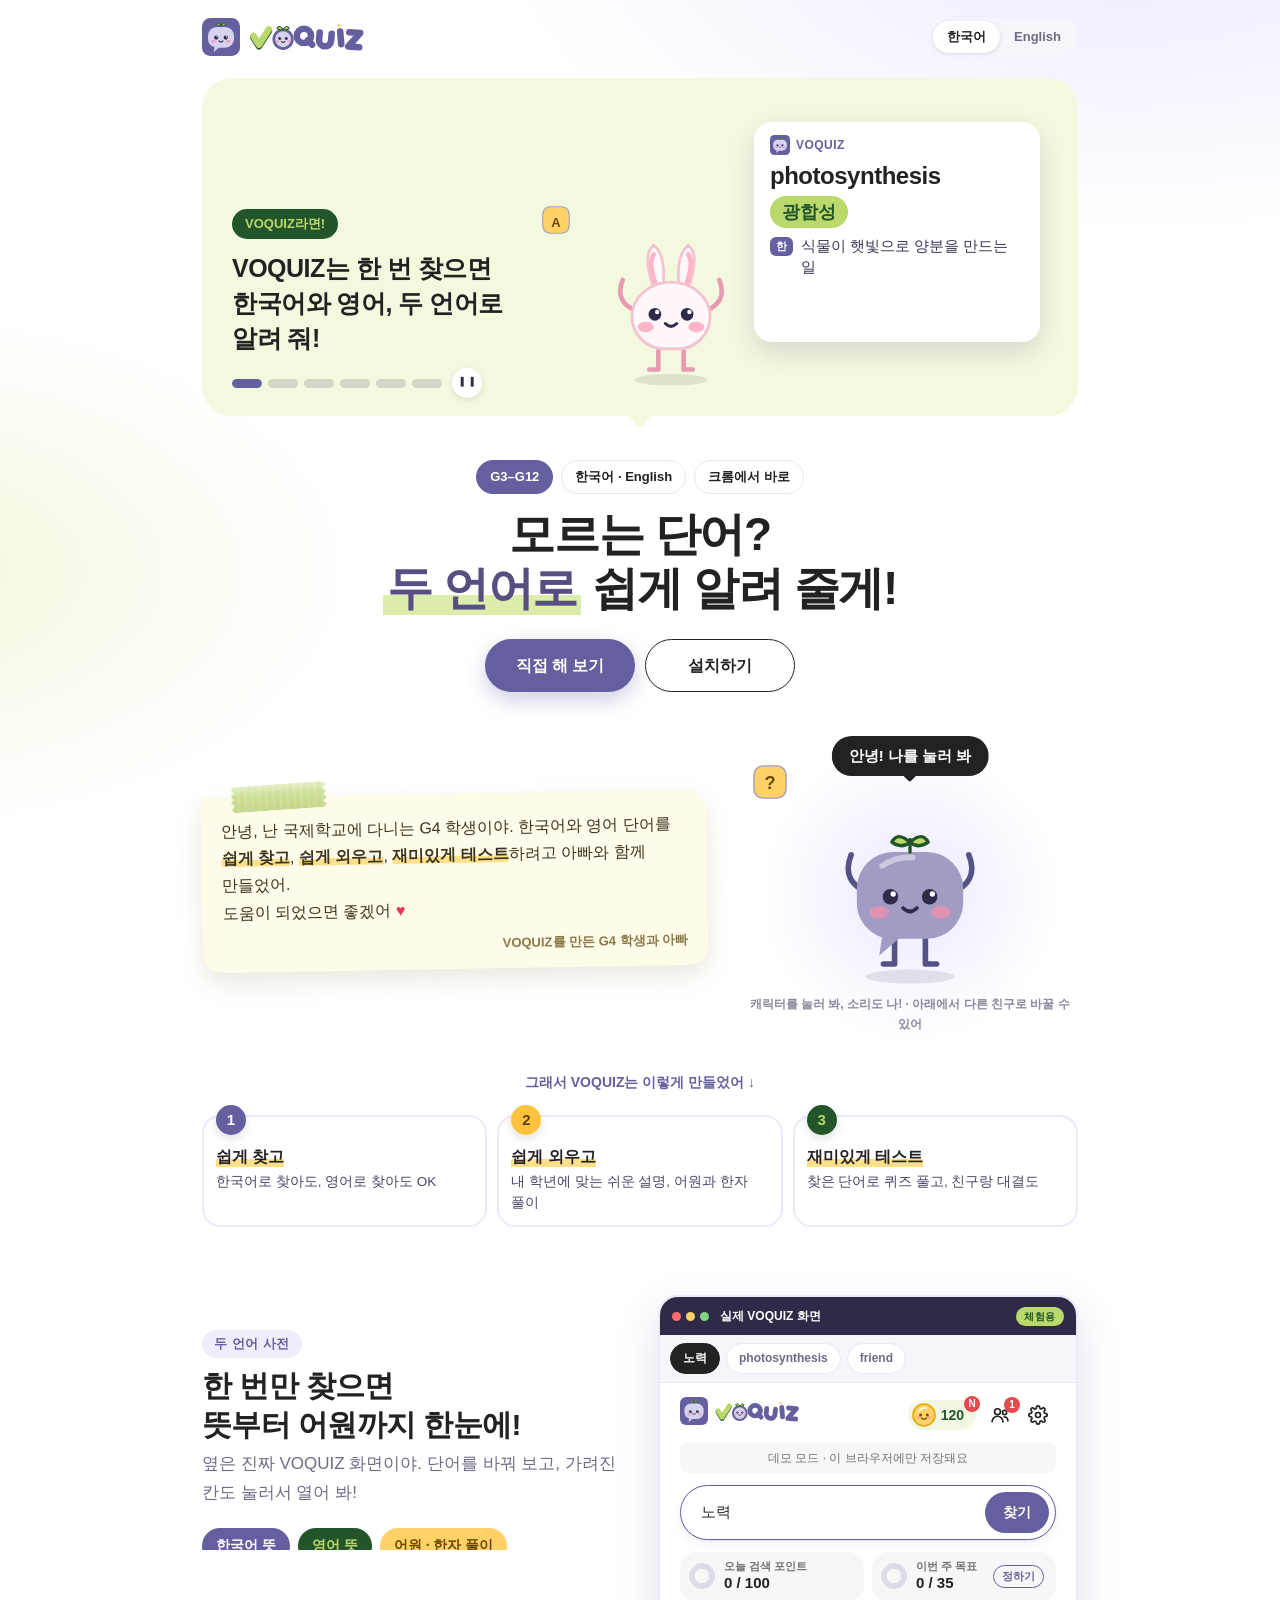
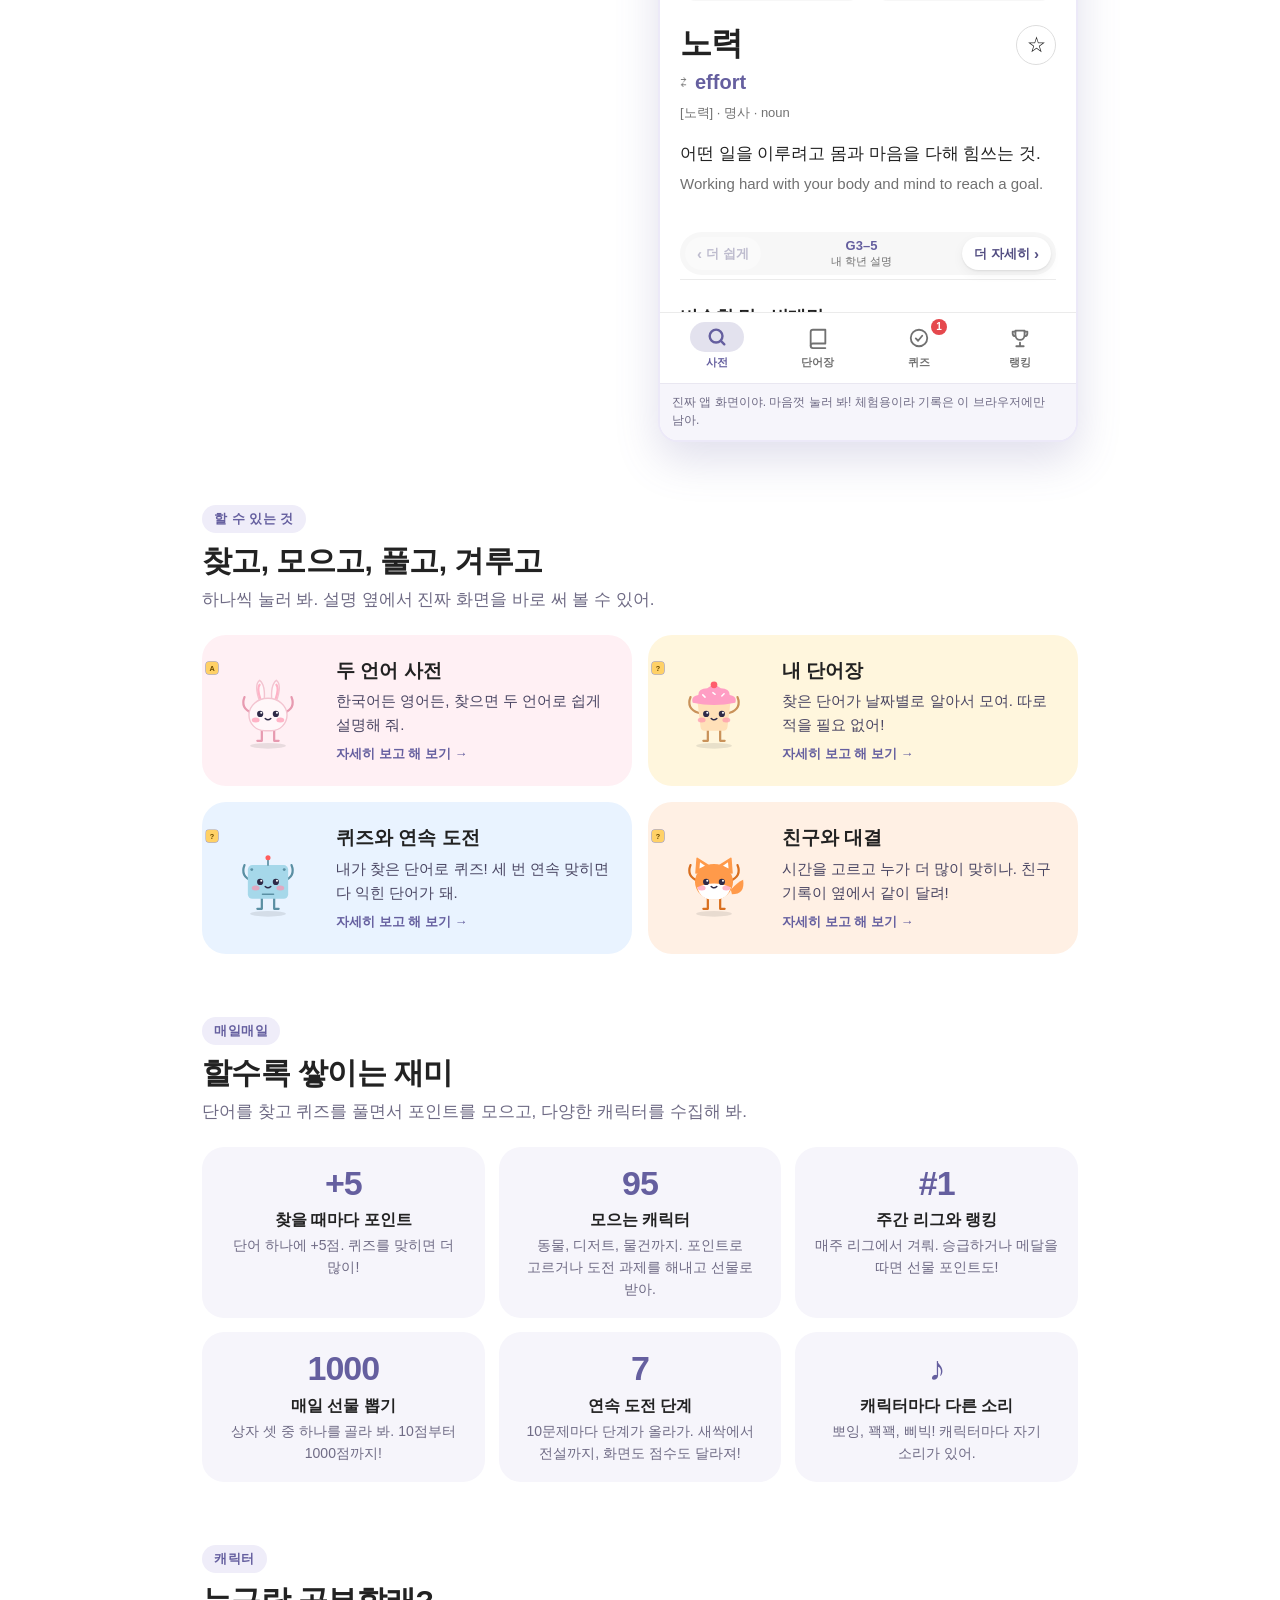
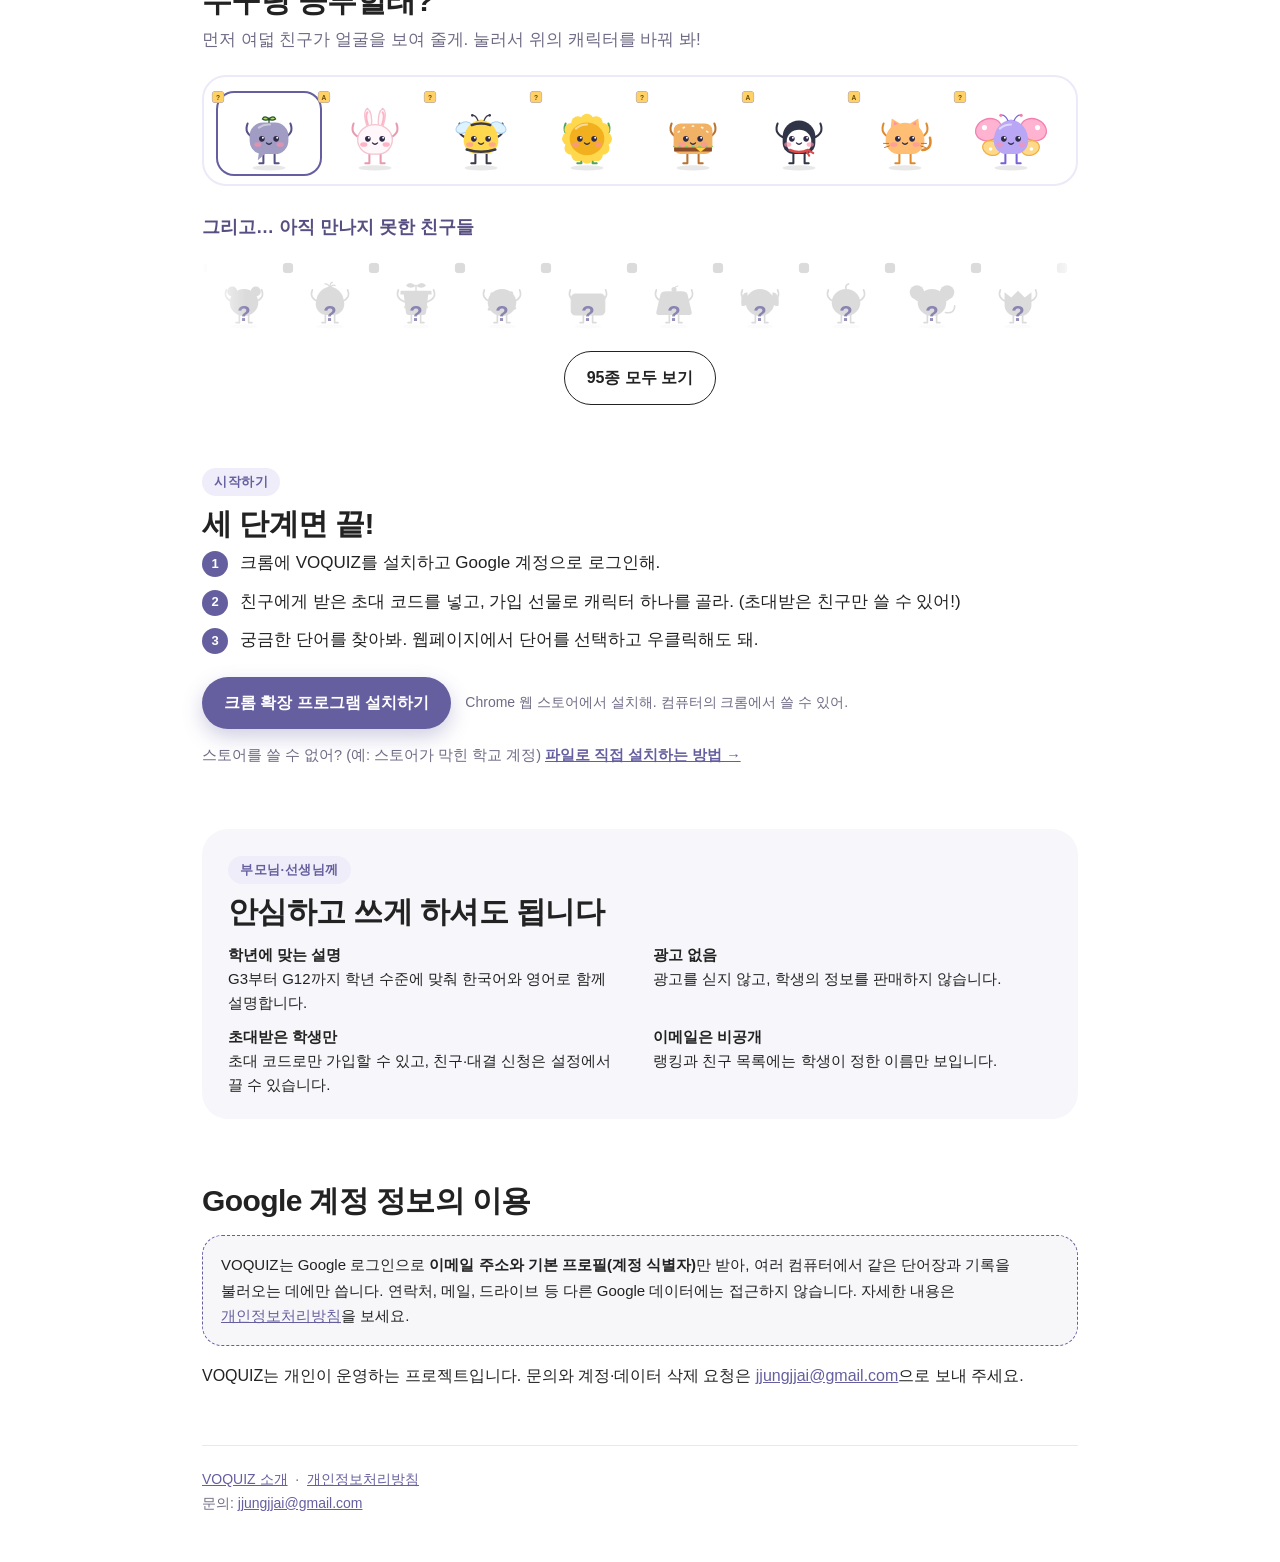
==== index.html @ 68489039 "Film: a story about explanations at your level; try-out copy with the level switch Co-Authored-By: C" ====
<!doctype html>
<html lang="ko">
<head>
<meta charset="utf-8">
<meta name="viewport" content="width=device-width, initial-scale=1">
<title>VOQUIZ · 두 언어로 배우는 단어 사전과 퀴즈</title>
<meta name="description" content="모르는 단어를 한국어와 영어 두 언어로 쉽게. 찾은 단어로 퀴즈를 풀고 친구와 대결하는 크롬 확장 프로그램 VOQUIZ.">
<link rel="icon" href="data:image/svg+xml,<svg xmlns='http://www.w3.org/2000/svg' viewBox='0 0 128 128' aria-hidden='true'> <rect width='128' height='128' rx='28' fill='%23655f9f'/> <path d='M64 30 v-10 M64 22 q-11 -9 -16 0 q9 6 16 0 M64 22 q11 -9 16 0 q-9 6 -16 0' fill='%23bbd86b' stroke='%2323552b' stroke-width='3' stroke-linecap='round' stroke-linejoin='round'/> <path d='M50 30 h28 a30 30 0 0 1 30 30 v10 a30 30 0 0 1 -30 30 h-22 l-17 15 l3 -17 a30 30 0 0 1 -22 -28 v-10 a30 30 0 0 1 30 -30 z' fill='%23d6d2f0'/> <ellipse cx='39' cy='79' rx='8' ry='5' fill='%23ff8fab' opacity='.75'/><ellipse cx='89' cy='79' rx='8' ry='5' fill='%23ff8fab' opacity='.75'/> <circle cx='48' cy='66' r='7' fill='%232e2a47'/><circle cx='80' cy='66' r='7' fill='%232e2a47'/> <circle cx='50.5' cy='63.5' r='2.4' fill='%23fff'/><circle cx='82.5' cy='63.5' r='2.4' fill='%23fff'/> <path d='M57 77 q7 7 14 0' fill='none' stroke='%232e2a47' stroke-width='3.4' stroke-linecap='round'/> </svg>">
<style>
:root { --accent: #655f9f; --accent-dark: #574f82; --lime: #bbd86b; --good: #23552b; --text: #222; --bg: #fff; --surface: #f6f5fb; --line: #e9e7f1; --muted: #6f6b85; --m-ink: #2e2a47; }
* { box-sizing: border-box; }
html { scroll-behavior: smooth; }
body { margin: 0; font: 16px/1.7 -apple-system, "Apple SD Gothic Neo", "Malgun Gothic", "Noto Sans KR", "Segoe UI", sans-serif; color: var(--text); background: var(--bg); }
a { color: var(--accent); }
.wrap { max-width: 920px; margin: 0 auto; padding: 0 22px; }
header.top { display: flex; align-items: center; gap: 10px; padding: 18px 0; }
.brand { display: inline-flex; align-items: center; gap: 8px; color: var(--accent); text-decoration: none; }
.brand .icon svg { display: block; width: 38px; height: 38px; }
.brand .word svg { display: block; height: 34px; width: auto; }
.lang { margin-left: auto; display: inline-flex; padding: 3px; border-radius: 999px; background: var(--surface); }
.lang a { text-decoration: none; padding: 5px 14px; border-radius: 999px; font-size: 13px; font-weight: 700; color: var(--muted); }
.lang a.on { background: var(--bg); color: var(--text); box-shadow: 0 1px 4px rgba(0, 0, 0, .12); }

.hero { display: grid; grid-template-columns: 1.15fr .85fr; gap: 24px; align-items: center; padding: 34px 0 30px; }
.hero h1 { font-size: 40px; line-height: 1.22; letter-spacing: -.03em; margin: 0 0 14px; }
.hero h1 em { font-style: normal; color: var(--accent); }
.lead { font-size: 17px; color: var(--muted); margin: 0; max-width: 34em; word-break: keep-all; }
.tags { display: flex; flex-wrap: wrap; gap: 8px; margin-top: 18px; }
.tags span { border: 1px solid var(--line); border-radius: 999px; padding: 5px 13px; font-size: 13px; font-weight: 600; }
.tags span.fill { background: var(--accent); border-color: var(--accent); color: #fff; }
.stage { position: relative; border-radius: 28px; background: var(--surface); padding: 46px 10px 18px; text-align: center; }
.stage .mascot { display: block; width: 210px; max-width: 80%; margin: 0 auto; cursor: default; }
.say { position: absolute; left: 50%; top: 16px; transform: translateX(-50%); white-space: nowrap; background: var(--text); color: #fff; border-radius: 999px; padding: 6px 15px; font-size: 14px; font-weight: 700; animation: say-in .6s cubic-bezier(.3, 1.5, .5, 1) .4s both; }
.say::after { content: ""; position: absolute; left: 50%; bottom: -4px; width: 10px; height: 10px; background: inherit; transform: translateX(-50%) rotate(45deg); border-radius: 2px; }
@keyframes say-in { from { opacity: 0; transform: translate(-50%, 8px) scale(.8); } to { opacity: 1; transform: translate(-50%, 0) scale(1); } }

h2 { font-size: 24px; letter-spacing: -.02em; margin: 46px 0 6px; }
h2 + .sub { color: var(--muted); margin: 0 0 16px; }
.cards { display: grid; grid-template-columns: repeat(2, 1fr); gap: 14px; }
.card { display: flex; gap: 12px; align-items: center; border: 1px solid var(--line); border-radius: 20px; padding: 14px 18px 14px 8px; transition: transform .2s, box-shadow .2s; }
.card:hover { transform: translateY(-3px); box-shadow: 0 10px 24px rgba(101, 95, 159, .14); }
.card .mascot { flex: none; width: 96px; margin: 0; cursor: default; }
.card b { display: block; font-size: 17px; margin-bottom: 2px; }
.card p { margin: 0; font-size: 14px; line-height: 1.6; color: var(--muted); word-break: keep-all; }
.shelf { display: grid; grid-template-columns: repeat(8, 1fr); gap: 4px; border-radius: 24px; background: var(--surface); padding: 18px 12px 10px; }
.shelf .mascot { width: 100%; margin: 0; cursor: default; }
.steps { list-style: none; counter-reset: step; margin: 0; padding: 0; display: grid; gap: 10px; }
.steps li { counter-increment: step; display: flex; gap: 12px; align-items: flex-start; word-break: keep-all; }
.steps li::before { content: counter(step); flex: none; width: 26px; height: 26px; border-radius: 50%; background: var(--accent); color: #fff; font-size: 13px; font-weight: 800; display: grid; place-items: center; margin-top: 2px; }
.note { border: 1.5px dashed var(--accent); border-radius: 20px; padding: 16px 18px; font-size: 15px; background: color-mix(in srgb, var(--accent) 5%, transparent); word-break: keep-all; }
footer { margin-top: 56px; padding: 22px 0 46px; border-top: 1px solid var(--line); font-size: 14px; color: var(--muted); }

/* the privacy policy */
.doc { max-width: 760px; padding-bottom: 20px; }
.doc h1 { font-size: 30px; letter-spacing: -.02em; margin: 26px 0 8px; }
.doc h2 { font-size: 19px; margin: 34px 0 8px; }
.doc p, .doc li { color: #3b3852; }
.doc ul { padding-left: 20px; margin: 6px 0; }
.doc table { border-collapse: collapse; width: 100%; font-size: 14px; margin: 8px 0; }
.doc th, .doc td { text-align: left; vertical-align: top; border-bottom: 1px solid var(--line); padding: 9px 8px; }
.doc th { color: var(--muted); font-weight: 600; white-space: nowrap; }
.doc .lead { font-size: 15px; }

@media (max-width: 700px) {
  .hero { grid-template-columns: 1fr; padding-top: 18px; }
  .hero h1 { font-size: 31px; }
  .cards { grid-template-columns: 1fr; }
  .shelf { grid-template-columns: repeat(4, 1fr); }
  .brand .word svg { height: 28px; }
}
@media (prefers-reduced-motion: reduce) { *, *::before, *::after { animation: none !important; transition: none !important; } }
.mascot { display: block; width: 170px; margin: 14px auto 0; cursor: pointer; -webkit-tap-highlight-color: transparent; }
.mascot svg { display: block; width: 100%; height: auto; overflow: visible; }
.mascot .m-body { fill: var(--accent); }
.mascot .m-arm, .mascot .m-leg { fill: none; stroke: var(--accent-dark); stroke-width: 4.5; stroke-linecap: round; stroke-linejoin: round; }
.mascot .m-eyes circle { fill: #fff; }
.mascot .m-smile { fill: none; stroke: #fff; stroke-width: 3; stroke-linecap: round; }
.mascot .m-cheek { fill: #fff; opacity: .25; }
.mascot .m-shadow { fill: var(--text); opacity: .1; transform-box: fill-box; transform-origin: center; animation: m-shadow 1.2s ease-in-out infinite; }
.mascot .m-tile rect { fill: var(--lime); }
.mascot .m-tile.t2 rect { fill: #fff; stroke: var(--accent); stroke-width: 2; }
.mascot .m-tile.t3 rect { fill: var(--good); }
.mascot .m-tile text { font: 800 13px/1 -apple-system, "Apple SD Gothic Neo", "Malgun Gothic", sans-serif; text-anchor: middle; fill: #23552b; }
.mascot .m-tile.t2 text { fill: var(--accent); }
.mascot .m-tile.t3 text { fill: #fff; }
.mascot .m-bob { animation: m-bob 1.2s ease-in-out infinite; transform-box: fill-box; transform-origin: center bottom; }
.mascot .m-eyes { transform-box: fill-box; transform-origin: center; animation: m-blink 4s infinite; }
.mascot .m-arm { transform-box: fill-box; }
.mascot .m-arm.l { transform-origin: 100% 100%; animation: m-toss 1.2s ease-in-out infinite; }
.mascot .m-arm.r { transform-origin: 0% 100%; animation: m-toss-r 1.2s ease-in-out infinite; animation-delay: -.6s; }
.mascot .m-leg.l { animation: m-step 1.2s ease-in-out infinite; }
.mascot .m-leg.r { animation: m-step 1.2s ease-in-out infinite; animation-delay: -.6s; }
.mascot .m-tile { animation: m-juggle 2.4s linear infinite; }
.mascot .m-tile.t2 { animation-delay: -.8s; }
.mascot .m-tile.t3 { animation-delay: -1.6s; }
.mascot.jump svg { animation: m-jump .6s cubic-bezier(.3, 1.6, .5, 1); }
.mascot { width: 150px; margin-top: 8px; }
.mascot { position: relative; user-select: none; touch-action: manipulation; }
.mascot svg { transform-origin: 50% 92%; transition: transform .15s; }
.mascot .m-eyes-happy, .mascot .m-laugh { display: none; }
.mascot .m-eyes-happy path { fill: none; stroke: #fff; stroke-width: 3.2; stroke-linecap: round; }
.mascot .m-laugh { fill: #fff; }
.mascot.happy .m-eyes, .mascot.happy .m-smile { display: none; }
.mascot.happy .m-eyes-happy, .mascot.happy .m-laugh { display: block; }
.mascot.happy .m-cheek { opacity: .5; }
.mascot.happy .m-tile { animation-duration: 1.1s; }
.mascot.jump svg { animation: m-jump .6s cubic-bezier(.3, 1.6, .5, 1); }
.mascot.spin svg { animation: m-spin .7s cubic-bezier(.3, .9, .3, 1); transform-origin: 50% 60%; }
.mascot.wiggle svg { animation: m-wiggle .7s ease-in-out; }
.mascot.squish svg { animation: m-squish .6s cubic-bezier(.3, 1.5, .5, 1); }
.mascot.stretch svg { animation: m-stretch .6s cubic-bezier(.3, 1.5, .5, 1); }
.mascot.flip svg { animation: m-flip .75s cubic-bezier(.4, 0, .2, 1); transform-origin: 50% 60%; }
.mascot.party svg { animation: m-party 1.2s cubic-bezier(.3, 1, .4, 1); }
.mascot { --m-ink: #2e2a47; }
.mascot .m-body { fill: color-mix(in srgb, var(--accent) 62%, #fff); }
.mascot .m-arm, .mascot .m-leg { stroke: color-mix(in srgb, var(--accent) 85%, #000); stroke-width: 4; }
.mascot .m-shine { fill: none; stroke: #fff; stroke-width: 4; stroke-linecap: round; opacity: .45; }
.mascot .m-sprout { fill: var(--lime); stroke: var(--good); stroke-width: 2.4; stroke-linecap: round; stroke-linejoin: round; transform-box: fill-box; transform-origin: 50% 100%; animation: m-sway 2.4s ease-in-out infinite; }
.mascot .m-eyes circle { fill: var(--m-ink); }
.mascot .m-eyes .m-glint { fill: #fff; }
.mascot .m-eyes-happy path { stroke: var(--m-ink); stroke-width: 3.4; }
.mascot .m-smile { stroke: var(--m-ink); stroke-width: 2.6; }
.mascot .m-cheek { fill: #ff8fab; opacity: .65; }
.mascot.happy .m-cheek { opacity: .95; }
.mascot .m-laugh { fill: var(--m-ink); }
.mascot .m-laugh .m-tongue { fill: #ff8fab; }
.mascot .m-tile.t3 rect { fill: #ffd166; }
.mascot .m-tile.t3 text { fill: #6b4a00; }
.mascot .m-tile.t2 rect { stroke: color-mix(in srgb, var(--accent) 62%, #fff); }
.mascot.happy .m-sprout { animation-duration: .5s; }
.mascot .e, .mascot .mo { display: none; }
.mascot:not([data-eyes]) .e-default, .mascot[data-eyes="default"] .e-default,
.mascot[data-eyes="wide"] .e-wide, .mascot[data-eyes="wink"] .e-wink, .mascot[data-eyes="happy"] .e-happy,
.mascot[data-eyes="closed"] .e-closed, .mascot[data-eyes="laugh"] .e-laugh, .mascot[data-eyes="dizzy"] .e-dizzy,
.mascot[data-eyes="heart"] .e-heart, .mascot[data-eyes="star"] .e-star { display: block; }
.mascot:not([data-mouth]) .mo-smile, .mascot[data-mouth="smile"] .mo-smile, .mascot[data-mouth="cat"] .mo-cat,
.mascot[data-mouth="wavy"] .mo-wavy, .mascot[data-mouth="o"] .mo-o, .mascot[data-mouth="yawn"] .mo-yawn,
.mascot[data-mouth="laugh"] .mo-laugh { display: block; }
.mascot .e circle { fill: var(--m-ink); }
.mascot .e .m-glint { fill: #fff; }
.mascot .line { fill: none; stroke: var(--m-ink); stroke-width: 3.2; stroke-linecap: round; stroke-linejoin: round; }
.mascot .mo-cat, .mascot .mo-wavy { stroke-width: 2.6; }
.mascot .e-heart path { fill: #f0486b; }
.mascot .e-star path { fill: #ffc12b; stroke: #e39a00; stroke-width: 1; stroke-linejoin: round; }
.mascot .mo-o, .mascot .mo-yawn ellipse, .mascot .mo-laugh path { fill: var(--m-ink); }
.mascot .mo .m-tongue { fill: #ff8fab !important; }
.mascot .e-heart { transform-box: fill-box; transform-origin: center; animation: m-beat .5s ease-in-out infinite; }
.mascot .e-star { transform-box: fill-box; transform-origin: center; animation: m-twinkle .6s ease-in-out infinite; }
.mascot .e-dizzy { transform-box: fill-box; transform-origin: center; animation: m-woozy .5s linear infinite; }
.mascot .mo-yawn { transform-box: fill-box; transform-origin: center top; animation: m-yawn 1.6s ease-in-out both; }
.mascot .m-cheek { transform-box: fill-box; transform-origin: center; transition: transform .2s, opacity .2s; }
.mascot[data-blush="1"] .m-cheek { opacity: 1; transform: scale(1.35); }
.mascot .m-look { transition: transform .25s cubic-bezier(.3, 1.4, .5, 1); }
.mascot[data-look="l"] .m-look { transform: translateX(-4px); }
.mascot[data-look="r"] .m-look { transform: translateX(4px); }
.mascot[data-look="u"] .m-look { transform: translateY(-3px); }
.mascot[data-eyes]:not([data-eyes="default"]) .m-tile { animation-duration: 1.3s; }
.mascot[data-eyes="closed"] .m-tile { animation-duration: 3.4s; }
.mascot.shrink svg { animation: m-shrink 1s cubic-bezier(.3, 1.4, .5, 1); }
.mascot.pop svg { animation: m-startle .6s cubic-bezier(.3, 1.8, .5, 1); }
.mascot.sway svg { animation: m-sway-body 1.6s ease-in-out; }
.mascot.shake svg { animation: m-shake .6s linear; }
.mascot.tilt svg { animation: m-tilt .9s cubic-bezier(.3, 1.4, .5, 1); }
.mascot.bounce svg { animation: m-bounce .9s cubic-bezier(.3, 1.3, .5, 1); }
.mascot.hop svg { animation: m-hop .6s cubic-bezier(.3, 1.5, .5, 1); }
.mascot .m-pose { display: block; transform-origin: 50% 92%; transition: transform .45s cubic-bezier(.3, 1.3, .5, 1); }
.mascot .m-tiles, .mascot .m-legs, .mascot .m-arm { transition: opacity .3s; }
.mascot { --accent: #655f9f; --accent-dark: #574f82; --lime: #bbd86b; --good: #23552b; }
@keyframes m-bob { 0%, 100% { transform: translateY(0) scale(1, 1); } 50% { transform: translateY(3px) scale(1.04, .96); } }
@keyframes m-shadow { 0%, 100% { transform: scaleX(1); } 50% { transform: scaleX(1.12); } }
@keyframes m-blink { 0%, 44%, 50%, 100% { transform: scaleY(1); } 47% { transform: scaleY(.1); } }
@keyframes m-toss { 0%, 100% { transform: rotate(0); } 50% { transform: rotate(-12deg); } }
@keyframes m-toss-r { 0%, 100% { transform: rotate(0); } 50% { transform: rotate(12deg); } }
@keyframes m-step { 0%, 100% { transform: translateY(0); } 50% { transform: translateY(-3px); } }
@keyframes m-juggle {
  0% { transform: translate(60px, 46px) rotate(-10deg); }
  14% { transform: translate(72px, 20px) rotate(8deg); }
  28% { transform: translate(90px, 6px) rotate(16deg); }
  42% { transform: translate(110px, 6px) rotate(8deg); }
  56% { transform: translate(128px, 20px) rotate(-6deg); }
  70% { transform: translate(140px, 46px) rotate(-14deg); }
  85% { transform: translate(100px, 40px) rotate(-4deg); }
  100% { transform: translate(60px, 46px) rotate(-10deg); }
}
@keyframes m-jump { 0% { transform: translateY(0); } 40% { transform: translateY(-18px) rotate(-4deg); } 100% { transform: translateY(0); } }
@keyframes m-spin { to { transform: rotate(360deg); } }
@keyframes m-wiggle { 0%, 100% { transform: rotate(0); } 20% { transform: rotate(-12deg); } 40% { transform: rotate(11deg); } 60% { transform: rotate(-8deg); } 80% { transform: rotate(6deg); } }
@keyframes m-squish { 0%, 100% { transform: scale(1); } 35% { transform: scale(1.22, .72); } 65% { transform: scale(.92, 1.1); } }
@keyframes m-stretch { 0%, 100% { transform: scale(1); } 40% { transform: scale(.8, 1.28) translateY(-8px); } 70% { transform: scale(1.06, .95); } }
@keyframes m-flip { 0% { transform: translateY(0) rotate(0); } 50% { transform: translateY(-26px) rotate(-180deg); } 100% { transform: translateY(0) rotate(-360deg); } }
@keyframes m-party { 0% { transform: translateY(0) rotate(0) scale(1); } 20% { transform: translateY(-22px) rotate(-10deg) scale(1.08); } 40% { transform: translateY(0) rotate(8deg) scale(1.05, .92); } 60% { transform: translateY(-16px) rotate(-6deg) scale(1.06); } 80% { transform: translateY(0) rotate(4deg) scale(1.03, .95); } 100% { transform: translateY(0) rotate(0) scale(1); } }
@keyframes m-pop { 0% { opacity: 0; transform: translate(-50%, -50%) scale(.3); } 20% { opacity: 1; transform: translate(calc(-50% + var(--dx) * .4), calc(-50% + var(--dy) * .5)) scale(1.25) rotate(var(--turn)); } 100% { opacity: 0; transform: translate(calc(-50% + var(--dx)), calc(-50% + var(--dy))) scale(.8) rotate(var(--turn)); } }
@keyframes m-say { 0% { opacity: 0; transform: translate(-50%, 6px) scale(.8); } 12%, 80% { opacity: 1; transform: translate(-50%, -6px) scale(1); } 100% { opacity: 0; transform: translate(-50%, -12px) scale(.95); } }
@keyframes m-sway { 0%, 100% { transform: rotate(-9deg); } 50% { transform: rotate(9deg); } }
@keyframes m-beat { 50% { transform: scale(1.25); } }
@keyframes m-twinkle { 50% { transform: scale(1.2) rotate(12deg); } }
@keyframes m-woozy { to { transform: rotate(360deg); } }
@keyframes m-yawn { 0%, 100% { transform: scale(.4, .3); } 35%, 70% { transform: scale(1); } }
@keyframes m-shrink { 0%, 100% { transform: scale(1) rotate(0); } 30%, 75% { transform: scale(.86) rotate(-7deg) translateY(4px); } }
@keyframes m-startle { 0%, 100% { transform: scale(1); } 30% { transform: scale(1.18, 1.24) translateY(-12px); } 60% { transform: scale(.96, 1.02); } }
@keyframes m-sway-body { 0%, 100% { transform: rotate(0); } 25% { transform: rotate(-7deg); } 50% { transform: rotate(0) translateY(2px); } 75% { transform: rotate(7deg); } }
@keyframes m-shake { 0%, 100% { transform: translateX(0) rotate(0); } 15% { transform: translateX(-6px) rotate(-4deg); } 30% { transform: translateX(6px) rotate(4deg); } 45% { transform: translateX(-5px) rotate(-3deg); } 60% { transform: translateX(5px) rotate(3deg); } 80% { transform: translateX(-2px); } }
@keyframes m-tilt { 0%, 100% { transform: rotate(0); } 35%, 70% { transform: rotate(14deg) translateX(4px); } }
@keyframes m-bounce { 0%, 100% { transform: translateY(0); } 20% { transform: translateY(-12px) rotate(-4deg); } 40% { transform: translateY(0) scale(1.05, .94); } 60% { transform: translateY(-12px) rotate(4deg); } 80% { transform: translateY(0) scale(1.05, .94); } }
@keyframes m-hop { 0%, 100% { transform: translateY(0); } 45% { transform: translateY(-9px); } 70% { transform: translateY(0) scale(1.04, .95); } }
@keyframes m-roll-r { to { transform: rotate(720deg); } }
@keyframes m-roll-l { to { transform: rotate(-720deg); } }
/* ---------- interactive parts ---------- */
button { font: inherit; color: inherit; background: none; border: 0; padding: 0; cursor: pointer; }
.stage .mascot { cursor: pointer; -webkit-tap-highlight-color: transparent; }
.stage .hint { margin: 6px 0 0; font-size: 12px; font-weight: 600; color: var(--muted); }
.stage .pop { position: absolute; left: 50%; top: 52%; font-size: 20px; pointer-events: none; animation: pop-fly .95s cubic-bezier(.2, .8, .3, 1) forwards; }
@keyframes pop-fly { 0% { opacity: 0; transform: translate(-50%, -50%) scale(.3); } 20% { opacity: 1; } 100% { opacity: 0; transform: translate(calc(-50% + var(--dx)), calc(-50% + var(--dy))) rotate(var(--turn)) scale(1.1); } }
button.card { width: 100%; text-align: left; position: relative; background: var(--bg); }
button.card:focus-visible, .pick:focus-visible, dialog button:focus-visible { outline: 2px solid var(--accent); outline-offset: 3px; }
.card .more { display: inline-block; margin-top: 6px; font-size: 13px; font-weight: 700; color: var(--accent); }
.card:hover .more { text-decoration: underline; }
.card:hover .mascot svg { animation: m-jump .6s cubic-bezier(.3, 1.6, .5, 1); }
.shelf .pick { border-radius: 16px; padding: 4px 0 0; transition: background .15s, transform .15s; }
.shelf .pick:hover { background: var(--bg); transform: translateY(-4px); }
.shelf .pick[aria-pressed="true"] { background: var(--bg); box-shadow: 0 0 0 2px var(--accent); }
.shelf .pick .mascot { pointer-events: none; }

dialog { width: min(560px, calc(100vw - 28px)); max-height: calc(100vh - 28px); border: 0; border-radius: 26px; padding: 0; color: var(--text); box-shadow: 0 30px 80px rgba(30, 26, 60, .35); }
dialog::backdrop { background: rgba(30, 26, 60, .45); backdrop-filter: blur(3px); }
dialog[open] { animation: sheet-in .3s cubic-bezier(.2, 1.2, .4, 1); }
@keyframes sheet-in { from { opacity: 0; transform: translateY(24px) scale(.97); } to { opacity: 1; transform: none; } }
.sheet { padding: 22px 22px 24px; }
.sheet-head { display: flex; align-items: center; gap: 10px; }
.sheet-head .mascot { flex: none; width: 84px; margin: -10px 0 -6px -10px; cursor: default; }
.sheet-head h3 { flex: 1; margin: 0; font-size: 22px; letter-spacing: -.02em; }
.sheet-head .close { flex: none; width: 36px; height: 36px; border-radius: 50%; background: var(--surface); font-size: 18px; line-height: 1; }
.sheet ul.points { list-style: none; margin: 12px 0 0; padding: 0; display: grid; gap: 7px; }
.sheet ul.points li { position: relative; padding-left: 24px; font-size: 15px; line-height: 1.55; word-break: keep-all; }
.sheet ul.points li::before { content: "✓"; position: absolute; left: 0; top: 3px; width: 17px; height: 17px; border-radius: 50%; background: var(--lime); color: var(--good); font-size: 11px; font-weight: 900; display: grid; place-items: center; }
.try { margin: 18px 0 8px; font-size: 13px; font-weight: 800; color: var(--accent); letter-spacing: .02em; }
.demo { border: 1px solid var(--line); border-radius: 18px; padding: 16px; }
.demo .word { font-size: 22px; font-weight: 800; letter-spacing: -.02em; }
.demo .word span { font-size: 15px; font-weight: 600; color: var(--muted); margin-left: 8px; }
.demo .def { margin: 6px 0 0; font-size: 15px; line-height: 1.55; }
.demo .def.second { color: var(--muted); font-size: 14px; }
.veil { display: block; width: 100%; margin-top: 10px; text-align: left; border-radius: 12px; padding: 10px 12px; background: var(--surface); font-size: 14px; }
.veil small { display: block; font-size: 11px; font-weight: 800; color: var(--accent); margin-bottom: 2px; }
.veil span { filter: blur(6px); transition: filter .35s; user-select: none; }
.veil em { font-style: normal; float: right; font-size: 12px; font-weight: 700; color: var(--accent); }
.veil.open span { filter: none; user-select: auto; }
.veil.open em { display: none; }
.day { font-size: 12px; font-weight: 800; color: var(--muted); margin: 10px 0 2px; }
.day:first-child { margin-top: 0; }
.row { display: flex; align-items: center; gap: 10px; padding: 8px 0; border-top: 1px solid var(--line); }
.row i { flex: none; width: 34px; height: 34px; border-radius: 10px; background: var(--surface); font-style: normal; font-weight: 800; color: var(--accent); display: grid; place-items: center; }
.row div { flex: 1; min-width: 0; font-weight: 700; }
.row div small { display: block; font-weight: 500; color: var(--muted); }
.row .star { flex: none; width: 36px; height: 36px; border-radius: 50%; font-size: 20px; color: #c9c6d8; transition: transform .2s; }
.row .star[aria-pressed="true"] { color: #f5b301; transform: scale(1.2) rotate(72deg); }
.q { font-size: 17px; font-weight: 700; line-height: 1.5; word-break: keep-all; }
.choices { display: grid; grid-template-columns: 1fr 1fr; gap: 8px; margin-top: 12px; }
.choice { border: 1px solid var(--line); border-radius: 12px; padding: 10px 12px; text-align: left; font-weight: 700; transition: border-color .15s, background .15s, transform .15s; }
.choice:hover:not(:disabled) { border-color: var(--text); }
.choice.ok { border-color: var(--good); background: #eef6dc; color: var(--good); transform: scale(1.03); }
.choice.no { border-color: #d93a2b; background: #fdecea; color: #b93a2b; animation: shake .4s; }
.choice.dim { opacity: .45; }
@keyframes shake { 20% { transform: translateX(-5px); } 40% { transform: translateX(5px); } 60% { transform: translateX(-3px); } 80% { transform: translateX(3px); } }
.verdict { min-height: 1.7em; margin: 10px 0 0; font-weight: 800; text-align: center; }
.verdict.good { color: var(--good); } .verdict.bad { color: #b93a2b; }
.go { display: block; width: 100%; margin-top: 12px; border-radius: 999px; padding: 11px 0; background: var(--accent); color: #fff; font-weight: 800; }
.go.ghost { background: none; color: var(--text); border: 1px solid var(--text); }
.lane { display: flex; align-items: center; gap: 8px; margin-top: 6px; }
.lane b { flex: none; width: 44px; font-size: 12px; color: var(--muted); }
.lane.me b { color: var(--accent); }
.track { position: relative; flex: 1; height: 46px; margin-right: 26px; border-bottom: 2px dashed var(--line); }
.runner { position: absolute; bottom: -4px; left: 0; width: 48px; margin-left: -24px; transition: left .35s cubic-bezier(.3, 1.3, .5, 1); }
.runner .mascot { width: 100%; margin: 0; cursor: default; }
.runner u { position: absolute; left: 50%; top: -4px; transform: translateX(-50%); text-decoration: none; min-width: 18px; padding: 0 5px; border-radius: 999px; background: var(--text); color: #fff; font-size: 10px; font-weight: 800; line-height: 15px; text-align: center; }
.lane.me .runner u { background: var(--accent); }
.clock { text-align: center; font-size: 26px; font-weight: 800; font-variant-numeric: tabular-nums; letter-spacing: -.02em; }
@media (max-width: 700px) { .choices { grid-template-columns: 1fr; } .sheet { padding: 18px 16px 20px; } }

/* ---------- a search result, with each part named ---------- */
.demo.result { padding: 14px 16px 16px; }
.words { display: flex; flex-wrap: wrap; gap: 6px; margin-bottom: 12px; }
.word-tab { border: 1px solid var(--line); border-radius: 999px; padding: 4px 13px; font-size: 13px; font-weight: 700; color: var(--muted); }
.word-tab[aria-selected="true"] { background: var(--text); border-color: var(--text); color: #fff; }
.demo.result .word { font-size: 26px; }
.meaning { display: grid; grid-template-columns: 1fr 1fr; gap: 8px; margin-top: 10px; }
.meaning .m { border-radius: 14px; padding: 10px 12px; }
.meaning .m.ko { background: #efedf9; } .meaning .m.en { background: #eef6dc; }
.meaning small, .section h4 { display: inline-block; font-size: 11px; font-weight: 800; letter-spacing: .03em; border-radius: 999px; padding: 1px 9px; margin: 0 0 4px; }
.meaning .ko small { background: var(--accent); color: #fff; } .meaning .en small { background: var(--good); color: var(--lime); }
.meaning p { margin: 0; font-size: 15px; line-height: 1.5; font-weight: 600; word-break: keep-all; }
.section { margin-top: 12px; }
.section h4 { background: var(--surface); color: var(--accent); }
.section.easy h4 { background: #ffd166; color: #6b4a00; }
.section.easy .veil { margin-top: 6px; }
.section .ex { margin: 0; font-size: 15px; font-weight: 600; line-height: 1.5; }
.section .ex span { font-weight: 500; color: var(--muted); }
.section.saying { border-radius: 14px; background: #fff6dd; padding: 10px 12px; }
.section.saying h4 { background: #ffb347; color: #5b3200; }
.section.saying p { margin: 4px 0 0; font-size: 14px; line-height: 1.5; }
.section.saying p em { font-style: normal; font-size: 11px; font-weight: 800; color: #a05a00; margin-right: 6px; }
.section.saying p b { font-size: 16px; }
.section.saying p span { display: block; color: #6b5a3a; }
.legend { display: flex; flex-wrap: wrap; gap: 8px; margin-top: 16px; }
.legend span { border-radius: 999px; padding: 6px 14px; font-size: 14px; font-weight: 800; }
.legend .k { background: var(--accent); color: #fff; } .legend .e { background: var(--good); color: var(--lime); }
.legend .m { background: #ffd166; color: #6b4a00; } .legend .s { background: #ffb347; color: #5b3200; }
@media (max-width: 700px) { .meaning { grid-template-columns: 1fr; } }

/* ---------- explanation on one side, the real app on the other ---------- */
dialog { width: min(940px, calc(100vw - 28px)); }
.sheet { position: relative; display: grid; grid-template-columns: 1fr 420px; padding: 0; }
.sheet > .close { position: absolute; right: 14px; top: 14px; width: 36px; height: 36px; border-radius: 50%; background: #fff; box-shadow: 0 2px 8px rgba(0, 0, 0, .15); font-size: 18px; line-height: 1; z-index: 2; }
.guide-side { padding: 26px 26px 28px; }
.live-side { padding: 26px 22px 20px; background: #efedf9; border-radius: 0 26px 26px 0; }
.kind { display: inline-block; font-size: 12px; font-weight: 800; letter-spacing: .05em; border-radius: 999px; padding: 3px 12px; background: var(--surface); color: var(--muted); margin-bottom: 10px; }
.kind.try { background: var(--accent); color: #fff; }
.guide-side .sheet-head .mascot { width: 96px; }
.guide-side h3 { font-size: 26px; }
.guide-side ul.points { margin-top: 16px; gap: 11px; }
.guide-side ul.points li { font-size: 16px; }
.live { border-radius: 20px; background: #fff; box-shadow: 0 14px 34px rgba(60, 50, 120, .2); overflow: hidden; }
.live-bar { display: flex; align-items: center; gap: 5px; padding: 9px 12px; background: #2e2a47; color: #fff; font-size: 12px; }
.live-bar i { width: 9px; height: 9px; border-radius: 50%; background: #ff6b6b; } .live-bar i:nth-child(2) { background: #ffd166; } .live-bar i:nth-child(3) { background: #7fd67f; }
.live-bar b { margin-left: 6px; font-weight: 700; }
.live-bar em { margin-left: auto; font-style: normal; font-weight: 800; font-size: 10px; letter-spacing: .06em; background: var(--lime); color: var(--good); border-radius: 999px; padding: 1px 8px; }
.live-tabs { display: flex; gap: 6px; padding: 8px 10px; background: #f6f5fb; border-bottom: 1px solid var(--line); overflow-x: auto; }
.live-tabs button { flex: none; border: 1px solid var(--line); border-radius: 999px; padding: 4px 12px; font-size: 12px; font-weight: 700; color: var(--muted); background: #fff; }
.live-tabs button[aria-pressed="true"] { background: var(--text); border-color: var(--text); color: #fff; }
.live-screen { position: relative; height: 620px; background: #fff; }
.live-screen iframe { position: absolute; inset: 0; width: 100%; height: 100%; border: 0; opacity: 0; transition: opacity .3s; }
.live.ready iframe { opacity: 1; }
.live-loading { position: absolute; inset: 0; display: grid; place-items: center; color: var(--muted); font-size: 14px; font-weight: 600; }
.live.ready .live-loading { display: none; }
.live-note { margin: 0; padding: 9px 12px 11px; font-size: 12px; line-height: 1.5; color: var(--muted); background: #f6f5fb; border-top: 1px solid var(--line); word-break: keep-all; }
#try-dict .live { box-shadow: 0 18px 44px rgba(101, 95, 159, .2); border: 2px solid #ece9f8; }
#try-dict .live-screen { height: 600px; }
@media (max-width: 860px) {
  .sheet { grid-template-columns: 1fr; }
  .live-side { border-radius: 0 0 26px 26px; padding: 18px 14px 16px; }
  .guide-side { padding: 22px 18px 18px; }
  .live-screen { height: 560px; }
}

/* ---------- every character: a strip to scroll, and a window with all of them ---------- */
.mascot.shade { filter: brightness(0) opacity(.14); }
.parade { display: flex; gap: 2px; overflow-x: auto; padding: 14px 6px 8px; margin-top: 12px; scroll-snap-type: x proximity; scrollbar-width: thin; -webkit-mask-image: linear-gradient(90deg, transparent, #000 5%, #000 95%, transparent); mask-image: linear-gradient(90deg, transparent, #000 5%, #000 95%, transparent); }
.walker { position: relative; flex: none; width: 84px; border-radius: 16px; scroll-snap-align: start; transition: transform .15s; }
.walker:hover { transform: translateY(-5px); }
.walker .mascot { width: 100%; margin: 0; pointer-events: none; }
.walker i, .face-card.secret .mascot + b::before { font-style: normal; }
.walker i { position: absolute; left: 0; right: 0; top: 42%; text-align: center; font-size: 22px; font-weight: 900; color: var(--accent); opacity: .7; }
.walker.secret:hover .mascot { animation: m-wiggle .7s ease-in-out; }
.center { text-align: center; margin: 12px 0 0; }
dialog#all { width: min(880px, calc(100vw - 28px)); }
.all { padding: 24px 22px 22px; }
.all-head { display: flex; gap: 12px; align-items: flex-start; position: sticky; top: 0; background: #fff; padding-bottom: 12px; z-index: 1; }
.all-head h3 { margin: 0; font-size: 24px; letter-spacing: -.02em; }
.all-head h3 em { font-style: normal; font-size: 13px; font-weight: 800; color: var(--accent); background: #efedf9; border-radius: 999px; padding: 2px 10px; vertical-align: 4px; margin-left: 6px; white-space: nowrap; }
.all-head p { margin: 4px 0 0; font-size: 14px; color: var(--muted); line-height: 1.55; word-break: keep-all; }
.all-head .close { flex: none; margin-left: auto; width: 36px; height: 36px; border-radius: 50%; background: var(--surface); font-size: 18px; line-height: 1; }
.all-grid { display: grid; grid-template-columns: repeat(auto-fill, minmax(104px, 1fr)); gap: 10px; }
.face-card { position: relative; border: 1.5px solid var(--line); border-radius: 18px; padding: 6px 6px 10px; text-align: center; background: #fff; transition: transform .15s, border-color .15s; }
.face-card:hover { transform: translateY(-3px); border-color: var(--accent); }
.face-card .mascot { width: 100%; margin: 0; pointer-events: none; }
.face-card b { display: block; font-size: 14px; }
.face-card small { display: block; font-size: 11px; font-weight: 700; color: var(--accent); min-height: 1.4em; }
.face-card.secret { background: #faf9fd; border-style: dashed; }
.face-card.secret b { color: var(--muted); letter-spacing: .1em; }
.face-card.secret small { color: #c79a00; }
.face-card.special { border-color: #ffc23d; }
.face-card u { position: absolute; left: 8px; top: 8px; text-decoration: none; font-size: 10px; font-weight: 900; color: #5b3d00; background: linear-gradient(135deg, #ffe08a, #ffc23d); border-radius: 999px; padding: 1px 7px; z-index: 1; }
.face-card.peek .mascot { animation: m-wiggle .7s ease-in-out; filter: brightness(0) opacity(.3); }
.face-card.peek b { color: var(--accent); letter-spacing: 0; animation: pop-name .3s cubic-bezier(.3, 1.6, .5, 1); }
@keyframes pop-name { from { transform: scale(.6); } to { transform: none; } }
/* ---------- the home page ---------- */
body.home { background: radial-gradient(900px 420px at 88% -60px, #efeaff 0, transparent 70%), radial-gradient(700px 380px at -10% 12%, #f1f8dc 0, transparent 70%), #fff; }
.hero { padding: 26px 0 34px; }
.hero h1 { font-size: 46px; line-height: 1.16; }
.hero h1 em { display: inline-block; background: linear-gradient(transparent 62%, #dcecab 62%); color: var(--accent-dark); padding: 0 4px; }
.hero .lead { font-size: 18px; color: #4a4663; margin-top: 4px; }
.cta { display: flex; flex-wrap: wrap; gap: 10px; margin-top: 20px; }
.btn { display: inline-flex; align-items: center; gap: 8px; border-radius: 999px; padding: 12px 22px; font-weight: 800; text-decoration: none; background: var(--accent); color: #fff; box-shadow: 0 8px 20px rgba(101, 95, 159, .3); transition: transform .15s; }
.btn:hover { transform: translateY(-2px); }
.btn.ghost { background: #fff; color: var(--text); box-shadow: none; border: 1.5px solid var(--text); }
/* The character stands on the page itself, with no frame around it: one soft patch of colour behind. */
.stage { background: none; border: 0; box-shadow: none; border-radius: 0; padding: 54px 0 0; }
.stage::before { content: ""; position: absolute; left: 50%; top: 50%; width: 300px; height: 300px; max-width: 100%; transform: translate(-50%, -46%); border-radius: 50%; background: radial-gradient(closest-side, #ece8ff, rgba(236, 232, 255, 0)); z-index: -1; }
.stage .mascot { width: 280px; max-width: 100%; }
.stage .say { top: 8px; font-size: 15px; padding: 7px 17px; }
.stage .hint { margin-top: 2px; font-size: 12px; opacity: .8; }
.stage .float { display: none; }
.float { position: absolute; width: 38px; height: 38px; border-radius: 11px; display: grid; place-items: center; font-weight: 900; font-size: 17px; box-shadow: 0 6px 14px rgba(0, 0, 0, .1); animation: floaty 4s ease-in-out infinite; }
.float.a { left: -14px; top: 34%; background: var(--lime); color: var(--good); transform: rotate(-10deg); }
.float.b { right: -12px; top: 22%; background: #ffd166; color: #6b4a00; animation-delay: -1.3s; }
.float.c { right: 8%; bottom: -14px; background: var(--accent); color: #fff; animation-delay: -2.4s; }
@keyframes floaty { 0%, 100% { translate: 0 0; } 50% { translate: 0 -10px; } }
section.block { margin-top: 62px; }
.hero { grid-template-columns: 1.2fr .8fr; gap: 34px; align-items: center; }
.hero .tags { margin: 0 0 14px; }
.hero h1 { margin-bottom: 0; }
.bridge { margin: 22px 0 8px; font-size: 14px; font-weight: 800; color: var(--accent); }
.bridge::after { content: " ↓"; }
.three { list-style: none; counter-reset: way; margin: 0; padding: 0; display: grid; grid-template-columns: repeat(3, 1fr); gap: 10px; }
.three li { counter-increment: way; position: relative; border-radius: 18px; padding: 30px 12px 12px; background: #fff; border: 2px solid #ece9f8; }
.three li::before { content: counter(way); position: absolute; left: 12px; top: -12px; width: 30px; height: 30px; border-radius: 50%; display: grid; place-items: center; font-weight: 900; font-size: 15px; color: #fff; background: var(--accent); box-shadow: 0 4px 10px rgba(0, 0, 0, .12); }
.three li:nth-child(2)::before { background: #ffc23d; color: #5b3d00; }
.three li:nth-child(3)::before { background: var(--good); color: var(--lime); }
.three b { display: block; font-size: 16px; line-height: 1.3; background: linear-gradient(transparent 60%, #ffe08a 60%); width: fit-content; }
.three span { display: block; margin-top: 5px; font-size: 13.5px; line-height: 1.5; color: #4a4663; word-break: keep-all; }
.cta { margin-top: 22px; }
.letter { position: relative; margin: 26px 0 4px; padding: 20px 20px 14px; border-radius: 6px 20px 20px 20px; background: #fffbe9; box-shadow: 0 10px 24px rgba(120, 100, 40, .15); transform: rotate(-1deg); }
/* a strip of masking tape: see-through, a little glossy, with torn ends */
.letter .tape { position: absolute; left: 30px; top: -13px; width: 96px; height: 26px; transform: rotate(-3deg);
  background:
    linear-gradient(180deg, rgba(255, 255, 255, .45), rgba(255, 255, 255, 0) 38%, rgba(0, 0, 0, .05)),
    repeating-linear-gradient(90deg, rgba(255, 255, 255, .16) 0 2px, rgba(255, 255, 255, 0) 2px 7px),
    rgba(176, 208, 92, .62);
  clip-path: polygon(4px 0, calc(100% - 4px) 0, 100% 12%, calc(100% - 4px) 25%, 100% 38%, calc(100% - 3px) 50%, 100% 63%, calc(100% - 4px) 76%, 100% 88%, calc(100% - 4px) 100%, 4px 100%, 0 88%, 4px 75%, 0 62%, 3px 50%, 0 37%, 4px 25%, 0 12%);
  backdrop-filter: blur(.5px); }
.letter p { margin: 0; font-size: 16px; line-height: 1.7; color: #3a3320; word-break: keep-all; }
.letter p b { background: linear-gradient(transparent 60%, #ffe08a 60%); font-weight: 700; }
.letter .heart { color: #e8395a; display: inline-block; animation: heart-beat 1.2s ease-in-out infinite; }
.letter .from { display: block; margin-top: 10px; text-align: right; font-size: 13px; font-weight: 700; color: #8a7a4a; }
@keyframes heart-beat { 0%, 100% { transform: scale(1); } 30% { transform: scale(1.3); } 60% { transform: scale(.95); } }
.eyebrow { display: inline-block; font-size: 13px; font-weight: 800; letter-spacing: .04em; color: var(--accent); background: #efedf9; border-radius: 999px; padding: 3px 12px; margin-bottom: 8px; }
section.block h2 { font-size: 30px; margin: 0 0 6px; }
section.block h2 + .sub { font-size: 17px; margin-bottom: 20px; }
.two { display: grid; grid-template-columns: 1fr 420px; gap: 30px; align-items: center; }
.two ul { list-style: none; padding: 0; margin: 14px 0 0; display: grid; gap: 9px; }
.two li { position: relative; padding-left: 28px; font-size: 16px; word-break: keep-all; }
.two li::before { content: "✓"; position: absolute; left: 0; top: 4px; width: 19px; height: 19px; border-radius: 50%; background: var(--lime); color: var(--good); font-size: 12px; font-weight: 900; display: grid; place-items: center; }
#try-dict .demo { background: #fff; box-shadow: 0 14px 34px rgba(101, 95, 159, .14); border-color: #ece9f8; border-radius: 22px; }
.cards { gap: 16px; }
button.card { border: 2px solid transparent; border-radius: 24px; padding: 18px 20px 18px 8px; align-items: center; }
button.card:nth-child(1) { background: #fff0f4; } button.card:nth-child(2) { background: #fff6dd; }
button.card:nth-child(3) { background: #e9f3ff; } button.card:nth-child(4) { background: #fff0e4; }
button.card:hover { border-color: var(--accent); box-shadow: 0 14px 30px rgba(101, 95, 159, .16); }
.card .mascot { width: 112px; }
.card b { font-size: 19px; }
.card p { font-size: 15px; color: #4a4663; }
.perks { display: grid; grid-template-columns: repeat(3, 1fr); gap: 14px; }
.perk { border-radius: 22px; background: var(--surface); padding: 18px; text-align: center; }
.perk .big { font-size: 34px; font-weight: 900; letter-spacing: -.03em; color: var(--accent); line-height: 1.1; }
.perk b { display: block; margin: 4px 0 2px; }
.perk p { margin: 0; font-size: 14px; color: var(--muted); line-height: 1.55; word-break: keep-all; }
.shelf { background: #fff; border: 2px solid #ece9f8; }
.more-title { margin: 26px 0 0; font-size: 18px; color: var(--accent-dark); }
.grown { border-radius: 26px; background: #f7f7fb; padding: 26px 26px 22px; }
.grown h2 { font-size: 22px; }
.grown .facts { display: grid; grid-template-columns: repeat(2, 1fr); gap: 10px 26px; margin-top: 12px; }
.grown .facts div { font-size: 15px; line-height: 1.6; word-break: keep-all; }
.grown .facts b { display: block; }
.steps li { font-size: 17px; }
.install { display: flex; flex-wrap: wrap; align-items: center; gap: 10px 14px; margin-top: 22px; }
.install .where { font-size: 14px; color: var(--muted); }
.alt { margin: 14px 0 0; font-size: 14.5px; color: var(--muted); }
.alt a { font-weight: 700; white-space: nowrap; }
.face-card.quest { border-color: #a9d59a; }
.face-card.quest u { color: var(--good); background: var(--lime); }
/* ----- reviewed at full width ----- */
h2, .hero h1 { font-weight: 800; }
p, li { word-break: keep-all; }
.hero { align-items: center; }
.two { align-items: start; }
.two > div:first-child { position: sticky; top: 28px; padding-top: 34px; }
.cta .btn { justify-content: center; min-width: 150px; }
section.block > h2, .two h2 { line-height: 1.3; }
.shelf { padding: 16px 14px 10px; }

/* ----- reviewed at phone width ----- */
@media (max-width: 700px) {
  .wrap { padding: 0 18px; }
  header.top { padding: 14px 0 10px; }
  .hero { padding: 10px 0 8px; gap: 8px; }
  .hero .tags { gap: 6px; margin-bottom: 12px; }
  .hero .tags span { padding: 4px 11px; font-size: 12px; }
  .letter { transform: rotate(-.6deg); margin-top: 20px; padding: 20px 16px 14px; }
  .bridge { margin-top: 20px; }
  .three { gap: 8px; }
  /* the two buttons share the row, so neither hangs to the left */
  .cta { display: grid; grid-template-columns: 1fr 1fr; gap: 10px; }
  .cta .btn { min-width: 0; padding: 13px 8px; }
  .stage { padding-top: 58px; margin-top: 6px; }
  .stage .mascot { width: 220px; }
  section.block { margin-top: 48px; }
  .two > div:first-child { position: static; padding-top: 0; }
  #try-dict { margin-top: 6px; }
  .legend { gap: 6px; }
  .legend span { font-size: 13px; padding: 5px 12px; }
  button.card { padding: 14px 16px 14px 4px; }
  .card .mascot { width: 92px; }
  /* numbers on the left, words on the right: shorter, and aligned with everything else */
  .perk { display: grid; grid-template-columns: 76px 1fr; column-gap: 12px; align-items: center; text-align: left; padding: 14px 16px; }
  .perk .big { grid-row: span 2; text-align: center; font-size: 30px; }
  .perk b { margin: 0; align-self: end; }
  .perk p { align-self: start; }
  .shelf { grid-template-columns: repeat(4, 1fr); padding: 12px 8px 6px; }
  .walker { width: 72px; }
  .center .btn { display: flex; width: 100%; justify-content: center; }
  .steps li { font-size: 16px; }
  .grown { padding: 20px 18px 18px; border-radius: 22px; }
  .note { padding: 14px 15px; }
  footer { margin-top: 40px; }
  .hero { grid-template-columns: 1fr; }
  .hero h1 { font-size: 33px; } .two, .perks, .grown .facts, .three { grid-template-columns: 1fr; }
  .three li { padding: 14px 12px 12px 52px; } .three li::before { top: 14px; }
  section.block h2 { font-size: 25px; } .float { display: none; }
}
/* ----- under the story film: the headline it leads to, then who made it, then how ----- */
.film { position: relative; }
.film::after { content: ""; position: absolute; left: 50%; bottom: -8px; width: 22px; height: 22px; border-radius: 5px; background: inherit; transform: translateX(-50%) rotate(45deg); }
.hero.flow { display: block; padding: 34px 0 6px; }
.headline { text-align: center; }
.headline .tags { justify-content: center; margin: 0 0 14px; }
.headline .cta { justify-content: center; margin-top: 24px; }
.maker { display: grid; grid-template-columns: 1.2fr .8fr; gap: 34px; align-items: center; margin-top: 36px; }
.maker .letter { margin: 0; }
.hero.flow .bridge { margin: 36px 0 20px; text-align: center; }
@media (max-width: 700px) {
  .hero.flow { padding: 28px 0 0; }
  .maker { grid-template-columns: minmax(0, 1fr); gap: 0; margin-top: 30px; }
  .hero.flow .bridge { margin: 24px 0 10px; }
}
/* film:start */
/* ---------- the story film at the top: characters act out why VOQUIZ exists ---------- */
/* Words on the left, a small stage on the right. The stage is drawn at 480 x 300 and scaled to fit
   (--k, set in the script), so everything on it is placed in those units. */
.film { display: grid; grid-template-columns: minmax(0, 1fr) 480px; grid-template-areas: "words stage" "controls stage"; grid-template-rows: 1fr auto; column-gap: 26px; margin: 4px 0 10px; padding: 20px 22px 18px 30px; border-radius: 30px; background: #f1eff8; transition: background .6s; }
.film[data-mood="answer"] { background: #f3f9df; }
.film[data-mood="end"] { background: #ece8ff; }
.film-words { grid-area: words; align-self: end; min-width: 0; }
.film-chip { display: inline-block; font-size: 13px; font-weight: 800; border-radius: 999px; padding: 4px 13px; background: #2e2a47; color: #fff; transition: background .4s, color .4s; }
.film[data-mood="answer"] .film-chip { background: var(--good); color: var(--lime); }
.film[data-mood="end"] .film-chip { background: var(--accent); color: #fff; }
.film-caption { margin: 12px 0 0; min-height: 4.2em; font-size: 25px; font-weight: 800; line-height: 1.4; letter-spacing: -.02em; word-break: keep-all; }
.film-caption.in { animation: film-cap .45s cubic-bezier(.3, 1.3, .5, 1); }
@keyframes film-cap { from { opacity: 0; transform: translateY(8px); } }
.film-controls { grid-area: controls; align-self: start; display: flex; align-items: center; gap: 10px; margin-top: 12px; }
.film-dots { display: flex; gap: 6px; }
.film-dots button { width: 30px; height: 26px; padding: 0; border: 0; background: none; display: grid; align-items: center; cursor: pointer; }
.film-dots button span { display: block; height: 9px; border-radius: 999px; background: rgba(46, 42, 71, .16); overflow: hidden; }
.film-dots button i { display: block; width: 0; height: 100%; border-radius: 999px; background: var(--accent); }
.film-dots button.done i { width: 100%; }
@keyframes film-fill { from { width: 0; } to { width: 100%; } }
.film-pause { width: 30px; height: 30px; border-radius: 50%; border: 0; padding: 0; background: #fff; color: var(--m-ink); font-size: 10px; font-weight: 900; line-height: 1; display: grid; place-items: center; box-shadow: 0 2px 6px rgba(0, 0, 0, .1); cursor: pointer; }
.film.paused * { animation-play-state: paused !important; }
.film[hidden], .film-pause[hidden] { display: none; }
.film-box { grid-area: stage; position: relative; aspect-ratio: 480 / 300; }
.film-stage { position: absolute; left: 0; top: 0; width: 480px; height: 300px; transform-origin: 0 0; transform: scale(var(--k, 1)); }

/* a scene: its things appear step by step (the script adds s1, s2, … to the scene) */
.f-scene { position: absolute; inset: 0; opacity: 0; transition: opacity .3s; }
.f-scene.on { opacity: 1; }
.f-actor { position: absolute; width: 230px; margin: 0; cursor: default; pointer-events: none; transition: transform .6s cubic-bezier(.3, 1.3, .5, 1), opacity .4s; }
.f-scene.problem .f-actor .m-tiles { opacity: 0; }
.f-prop { position: absolute; opacity: 0; transform: translateY(14px) scale(.94); transition: opacity .35s, transform .5s cubic-bezier(.3, 1.5, .5, 1); }
.f-card .f-prop { position: static; display: block; }
.s1 .p1, .s2 .p2, .s3 .p3, .s4 .p4, .s5 .p5, .s6 .p6, .s7 .p7 { opacity: 1; transform: none; }
.s2 .h2, .s3 .h3, .s4 .h4 { opacity: 0; transform: scale(.9); }
.f-card { background: #fff; border-radius: 18px; padding: 13px 16px 14px; box-shadow: 0 10px 24px rgba(60, 50, 120, .16); }
.f-card small { display: block; font-size: 11.5px; font-weight: 800; letter-spacing: .03em; color: var(--muted); }
.f-hw { display: block; font-size: 24px; line-height: 1.3; letter-spacing: -.02em; }
.f-say { background: var(--text); color: #fff; border-radius: 999px; padding: 7px 15px; font-size: 14.5px; font-weight: 700; white-space: nowrap; }
.f-say::after { content: ""; position: absolute; left: 50%; bottom: -4px; width: 10px; height: 10px; background: inherit; transform: translateX(-50%) rotate(45deg); border-radius: 2px; }
.f-q, .f-z, .f-spark, .f-coin { position: absolute; font-style: normal; font-weight: 900; opacity: 0; }
.f-q { font-size: 26px; color: var(--accent); }
.s2 .q2, .s3 .q3, .s5 .q5 { animation: film-q 1.6s ease-in-out infinite; }
@keyframes film-q { 0% { opacity: 0; transform: translateY(8px) rotate(-8deg) scale(.6); } 30% { opacity: 1; } 100% { opacity: 0; transform: translateY(-22px) rotate(10deg) scale(1.1); } }
.f-spark { font-size: 22px; color: #ffc23d; }
.s1 .k1, .s3 .k3 { animation: film-spark 1.2s ease-in-out infinite; }
@keyframes film-spark { 0%, 100% { opacity: 0; transform: scale(.4) rotate(0deg); } 50% { opacity: 1; transform: scale(1.1) rotate(20deg); } }
.f-late { animation-delay: .5s !important; } .f-later { animation-delay: 1s !important; }

/* 1: found it in English, but what is it in Korean? */
.f-dict p { margin: 5px 0 0; font-size: 15px; line-height: 1.5; color: #4a4663; }
.f-vq-top { display: flex; align-items: center; gap: 6px; font-size: 12px; font-weight: 900; letter-spacing: .04em; color: var(--accent); }
.f-vq-top svg { display: block; width: 20px; height: 20px; }
.f-vq-head { display: flex; align-items: center; flex-wrap: wrap; gap: 4px 10px; margin-top: 5px; }
.f-vq-head em { display: inline-block; font-style: normal; font-weight: 800; font-size: 18px; background: var(--lime); color: var(--good); border-radius: 999px; padding: 1px 12px; }
.f-card .f-line { display: flex; gap: 8px; align-items: flex-start; margin: 8px 0 0; font-size: 14.5px; line-height: 1.45; color: #3b3852; }
.f-line i { flex: none; margin-top: 1px; font-style: normal; font-size: 10.5px; font-weight: 900; border-radius: 6px; padding: 2px 6px; background: var(--accent); color: #fff; }
.f-line i.en { background: var(--good); color: var(--lime); }

/* at your level: the hard explanation gives way to the easy one */
.f-swap { position: relative; height: 66px; margin-top: 8px; }
.f-swap p { position: absolute; inset: 0; margin: 0; font-size: 14px; line-height: 1.5; color: #3b3852; transition: opacity .4s, transform .5s cubic-bezier(.3, 1.5, .5, 1); }
.f-swap .f-new { font-size: 17px; font-weight: 700; color: var(--good); }
.f-new { opacity: 0; transform: translateY(8px); }
.s3 .f-old { opacity: 0; transform: translateY(-8px); }
.s3 .f-new { opacity: 1; transform: none; }
.f-levels { display: flex; align-items: center; justify-content: space-between; gap: 6px; margin-top: 8px; }
.f-lv { border: 1.5px solid var(--line); border-radius: 999px; padding: 4px 11px; font-size: 12.5px; font-weight: 800; white-space: nowrap; transition: background .3s, border-color .3s, color .3s, transform .3s; }
.s2 .f-easy { background: var(--accent); border-color: var(--accent); color: #fff; transform: scale(.94); }
.s3 .f-easy { transform: none; }
.f-lvnow { position: relative; width: 62px; height: 20px; text-align: center; font-size: 13px; line-height: 20px; color: var(--accent); }
.f-lvnow b { position: absolute; inset: 0; transition: opacity .4s; }
.f-tap svg { display: block; width: 22px; height: 22px; }

/* 2: looked it up yesterday, gone today */
.f-cloud { border-radius: 26px; text-align: center; }
.f-cloud-word { position: relative; height: 34px; margin-top: 3px; }
.f-cloud-word b { position: absolute; left: 0; right: 0; top: 0; transition: opacity .9s, transform 1.1s ease-in, filter .9s; }
.s2 .f-fly { opacity: 0; transform: translate(74px, -46px) rotate(14deg) scale(.7); filter: blur(3px); }
.f-gone { opacity: 0; color: var(--muted); }
.s3 .f-gone { opacity: 1; }
.f-dot { width: 14px; height: 14px; border-radius: 50%; background: #fff; box-shadow: 0 4px 10px rgba(60, 50, 120, .16); }
.f-dot.small { width: 9px; height: 9px; }
.f-list-top { display: flex; align-items: baseline; justify-content: space-between; }
.f-list-top b { font-size: 16px; }
.f-card .f-row { display: flex; align-items: center; gap: 8px; margin-top: 7px; padding: 8px 10px; border-radius: 12px; background: var(--surface); font-size: 15px; transform: translateY(-16px) scale(.94); }
.s2 .f-row.p2, .s3 .f-row.p3, .s4 .f-row.p4 { transform: none; }
.f-row span { font-weight: 800; }
.f-row em { margin-left: auto; font-style: normal; font-size: 13.5px; color: var(--muted); }
.f-row i { flex: none; width: 22px; height: 22px; border-radius: 50%; display: grid; place-items: center; font-style: normal; font-size: 12px; font-weight: 900; background: var(--lime); color: var(--good); }
.f-row i.found { background: #ffe08a; color: #6b4a00; } .f-row i.review { background: #ffd9c2; color: #a04a00; }

/* 3: a new tab for every word */
.f-win { background: #fff; border-radius: 14px; overflow: hidden; box-shadow: 0 10px 24px rgba(60, 50, 120, .16); }
.fw-bar { height: 22px; background: #2e2a47; display: flex; gap: 5px; align-items: center; padding: 0 10px; }
.fw-bar i { width: 7px; height: 7px; border-radius: 50%; background: #ff6b6b; } .fw-bar i:nth-child(2) { background: #ffd166; } .fw-bar i:nth-child(3) { background: #7fd67f; }
.fw-page { padding: 14px 16px; display: grid; gap: 9px; }
.fw-page s, .f-tab s, .fw-panel s { display: block; height: 8px; border-radius: 4px; background: #ece9f8; }
.fw-page p { margin: 0; font-size: 14px; color: #4a4663; white-space: nowrap; }
.fw-page mark { background: #ffe08a; border-radius: 5px; padding: 1px 5px; font-weight: 800; color: #3a3320; }
.f-tab { width: 176px; background: #fff; border: 1.5px solid #e4e0f3; border-radius: 12px; padding: 9px 12px 11px; box-shadow: 0 8px 18px rgba(60, 50, 120, .2); }
.f-tab b { display: block; font-size: 13px; white-space: nowrap; }
.f-tab s { height: 7px; margin-top: 7px; }
.s2 .f-tab.p2, .s3 .f-tab.p3, .s4 .f-tab.p4, .s5 .f-tab.p5 { transform: rotate(var(--r, 0deg)); }
.fw-panel { position: absolute; right: 0; top: 22px; bottom: 0; width: 128px; padding: 12px 10px; background: #efedf9; border-left: 1.5px solid #dcd8ee; display: grid; gap: 6px; align-content: start; transform: translateX(105%); transition: transform .5s cubic-bezier(.3, 1.2, .5, 1); }
.s3 .fw-panel { transform: none; }
.fw-panel svg { display: block; width: 22px; height: 22px; }
.fw-panel b { font-size: 15px; }
.fw-panel em { justify-self: start; font-style: normal; font-weight: 800; font-size: 14px; background: var(--lime); color: var(--good); border-radius: 999px; padding: 0 10px; }
.f-menu { display: flex; align-items: center; gap: 6px; background: #fff; border: 1.5px solid #e4e0f3; border-radius: 10px; padding: 7px 12px 7px 8px; font-size: 13px; font-weight: 800; color: var(--m-ink); box-shadow: 0 8px 18px rgba(60, 50, 120, .25); white-space: nowrap; }
.f-menu svg { display: block; width: 16px; height: 16px; }

/* 4: no one to quiz me */
.f-flash { width: 176px; height: 108px; perspective: 600px; }
.f-flip { position: relative; width: 100%; height: 100%; transform-style: preserve-3d; transition: transform .7s cubic-bezier(.4, 0, .2, 1); }
.s2 .f-flip { transform: rotateY(180deg); }
.f-flip span { position: absolute; inset: 0; display: grid; place-items: center; border-radius: 16px; font-size: 22px; font-weight: 800; background: #fff; box-shadow: 0 10px 24px rgba(60, 50, 120, .16); backface-visibility: hidden; -webkit-backface-visibility: hidden; }
.f-flip .back { transform: rotateY(180deg); background: var(--lime); color: var(--good); }
.f-quiz b { display: block; margin-top: 3px; font-size: 15.5px; line-height: 1.35; }
.f-opts { display: grid; grid-template-columns: 1fr 1fr; gap: 6px; margin-top: 9px; }
.f-opts span { border: 1.5px solid var(--line); border-radius: 10px; padding: 6px 4px; text-align: center; font-size: 13.5px; font-weight: 700; transition: background .3s, border-color .3s, color .3s, transform .3s; }
.s2 .f-opts .right { background: var(--lime); border-color: var(--good); color: var(--good); transform: scale(1.06); }
.f-ok { background: #ffd166; color: #5b3d00; font-weight: 900; font-size: 16px; border-radius: 999px; padding: 5px 14px; transform: scale(.3) rotate(-14deg); white-space: nowrap; }
.s2 .f-ok.p2 { transform: rotate(8deg); }
.f-actor.b { opacity: 0; transform: translateX(120px); }
.s3 .f-actor.b { opacity: 1; transform: none; }
.f-score { display: flex; align-items: center; justify-content: space-between; background: #2e2a47; color: #fff; border-radius: 999px; padding: 8px 16px; font-size: 15px; white-space: nowrap; }
.f-score em { font-style: normal; font-size: 11px; font-weight: 900; background: var(--lime); color: var(--good); border-radius: 999px; padding: 2px 9px; }

/* 5: too much bother, until it turns into a game */
.f-z { font-size: 22px; color: var(--accent); }
.s2 .z2 { animation: film-z 2s ease-in-out infinite; }
@keyframes film-z { 0% { opacity: 0; transform: translate(0, 6px) scale(.6); } 30% { opacity: .9; } 100% { opacity: 0; transform: translate(14px, -22px) scale(1.2); } }
.f-book { width: 92px; height: 66px; border-radius: 6px 12px 12px 6px; background: #b9b4d6; border-left: 9px solid #8f89b8; display: grid; place-items: center; color: #fff; font-size: 15px; font-weight: 800; }
.s1 .f-book.p1 { transform: rotate(-8deg); }
.f-coin { font-size: 17px; color: #5b3d00; background: #ffd166; border-radius: 999px; padding: 2px 10px; }
.s1 .c1 { animation: film-coin 1.5s ease-out infinite; }
@keyframes film-coin { 0% { opacity: 0; transform: translateY(10px) scale(.6); } 20% { opacity: 1; } 100% { opacity: 0; transform: translateY(-64px) scale(1.05); } }
.f-mini { display: grid; grid-template-columns: repeat(4, 1fr); gap: 6px; margin-top: 6px; }
.f-mini .mascot { width: 100%; height: 66px; margin: 0; border-radius: 14px; background: var(--surface); overflow: hidden; cursor: default; transition: filter .4s; }
.f-mini .mascot svg { transform: scale(1.9); transform-origin: 50% 84%; }
.f-mini .m-tiles { display: none; }
.s3 .f-mini .m3, .s4 .f-mini .m4, .s5 .f-mini .m5, .s6 .f-mini .m6 { filter: none; animation: film-pop .5s cubic-bezier(.3, 1.6, .5, 1); }
@keyframes film-pop { from { transform: scale(.7); } }
.f-league { display: flex; align-items: center; gap: 10px; background: #fff; border-radius: 999px; padding: 7px 16px 7px 8px; box-shadow: 0 10px 24px rgba(60, 50, 120, .16); font-size: 15.5px; white-space: nowrap; }
.f-league i { width: 34px; height: 34px; border-radius: 50%; background: radial-gradient(circle at 35% 30%, #ffe9a8, #ffc23d); color: #5b3d00; font-style: normal; font-weight: 900; display: grid; place-items: center; box-shadow: inset 0 -2px 0 rgba(0, 0, 0, .12); }
.f-league em { font-style: normal; font-weight: 900; font-size: 13px; color: var(--good); background: var(--lime); border-radius: 999px; padding: 1px 9px; }
.f-logo { color: var(--accent); }
.f-logo svg { display: block; width: 100%; height: auto; }

@media (max-width: 860px) {
  .film { grid-template-columns: minmax(0, 1fr); grid-template-areas: "words" "stage" "controls"; grid-template-rows: auto; padding: 16px 14px 12px; border-radius: 24px; }
  .film-caption { margin-top: 8px; min-height: 2.8em; font-size: 20px; }
  .film-box { margin-top: 8px; }
  .film-controls { justify-content: center; margin-top: 6px; }
}
/* film:end */
</style>
</head>
<body class="home">
<div class="wrap">
<header class="top">
  <a class="brand" href="./" aria-label="VOQUIZ"><span class="icon"><svg viewBox="0 0 128 128" aria-hidden="true">
  <rect width="128" height="128" rx="28" fill="#655f9f"/>
  <path d="M64 30 v-10 M64 22 q-11 -9 -16 0 q9 6 16 0 M64 22 q11 -9 16 0 q-9 6 -16 0" fill="#bbd86b" stroke="#23552b" stroke-width="3" stroke-linecap="round" stroke-linejoin="round"/>
  <path d="M50 30 h28 a30 30 0 0 1 30 30 v10 a30 30 0 0 1 -30 30 h-22 l-17 15 l3 -17 a30 30 0 0 1 -22 -28 v-10 a30 30 0 0 1 30 -30 z" fill="#d6d2f0"/>
  <ellipse cx="39" cy="79" rx="8" ry="5" fill="#ff8fab" opacity=".75"/><ellipse cx="89" cy="79" rx="8" ry="5" fill="#ff8fab" opacity=".75"/>
  <circle cx="48" cy="66" r="7" fill="#2e2a47"/><circle cx="80" cy="66" r="7" fill="#2e2a47"/>
  <circle cx="50.5" cy="63.5" r="2.4" fill="#fff"/><circle cx="82.5" cy="63.5" r="2.4" fill="#fff"/>
  <path d="M57 77 q7 7 14 0" fill="none" stroke="#2e2a47" stroke-width="3.4" stroke-linecap="round"/>
</svg></span><span class="word"><svg viewBox="-6 -12 218 62" role="img" aria-label="VOQUIZ">
  <g fill="none" stroke-linecap="round" stroke-linejoin="round" stroke-width="12">
    <path d="M4 17 L14 33 L32 5" stroke="#23552b" transform="translate(0 3)"/>
    <path d="M4 17 L14 33 L32 5" stroke="#bbd86b"/>
    <g stroke="currentColor">
      <g transform="translate(0 -4)"><circle cx="96" cy="21" r="13"/><path d="M103 29 l8 8"/></g>
      <path d="M124 9 v13 a11 11 0 0 0 22 0 v-13" transform="rotate(5 135 20) translate(0 3)"/>
      <path d="M163 10 v23" transform="rotate(-5 163 20) translate(0 -1)"/>
      <path d="M178 9 h20 L178 35 h20" transform="rotate(4 188 20) translate(0 2)"/>
    </g>
  </g>
  <circle cx="58" cy="23" r="17" fill="#d6d2f0" stroke="currentColor" stroke-width="5"/>
  <circle cx="52" cy="21.5" r="2.8" fill="#2e2a47"/><circle cx="64" cy="21.5" r="2.8" fill="#2e2a47"/>
  <circle cx="53" cy="20.5" r="1" fill="#fff"/><circle cx="65" cy="20.5" r="1" fill="#fff"/>
  <path d="M55 27.5 q3 3.2 6 0" fill="none" stroke="#2e2a47" stroke-width="2" stroke-linecap="round"/>
  <ellipse cx="47.5" cy="27" rx="3" ry="2" fill="#ff8fab" opacity=".8"/><ellipse cx="68.500" cy="27" rx="3" ry="2" fill="#ff8fab" opacity=".8"/>
  <path d="M58 5 q-7 -9 -11 -2 q6 5 11 2 M58 5 q7 -9 11 -2 q-6 5 -11 2" fill="#bbd86b" stroke="#23552b" stroke-width="2" stroke-linejoin="round"/>
  <path d="M160 -7 l1.6 3.4 l3.4 1.6 l-3.4 1.6 l-1.6 3.4 l-1.6 -3.4 l-3.4 -1.6 l3.4 -1.6 z" fill="#ffd166"/>
</svg></span></a>
  <nav class="lang"><a class="on" href="#" lang="ko">한국어</a><a href="en.html" lang="en">English</a></nav>
</header>
<!-- film:start -->
<section class="film" id="film" data-mood="problem" hidden>
  <div class="film-words"><span class="film-chip" id="film-chip"></span><p class="film-caption" id="film-caption"></p></div>
  <div class="film-box"><div class="film-stage" id="film-stage" aria-hidden="true"></div></div>
  <div class="film-controls"><div class="film-dots" id="film-dots"></div><button type="button" class="film-pause" id="film-pause"></button></div>
</section>
<!-- film:end -->
<section class="hero flow">
  <div class="headline">
    <div class="tags"><span class="fill">G3–G12</span><span>한국어 · English</span><span>크롬에서 바로</span></div>
    <h1>모르는 단어?<br><em>두 언어로</em> 쉽게 알려 줄게!</h1>
    <div class="cta"><a class="btn" href="#try">직접 해 보기</a><a class="btn ghost" href="#start">설치하기</a></div>
  </div>
  <div class="maker">
    <div class="letter" role="note" aria-label="만든 사람의 인사">
      <span class="tape" aria-hidden="true"></span>
      <p>안녕, 난 국제학교에 다니는 G4 학생이야. 한국어와 영어 단어를 <b>쉽게 찾고</b>, <b>쉽게 외우고</b>, <b>재미있게 테스트</b>하려고 아빠와 함께 만들었어.<br>도움이 되었으면 좋겠어 <span class="heart" aria-label="하트">♥</span></p>
      <span class="from">VOQUIZ를 만든 G4 학생과 아빠</span>
    </div>
    <div class="stage"><span class="float a" aria-hidden="true">A</span><span class="float b" aria-hidden="true">가</span><span class="float c" aria-hidden="true">?</span>
    <span class="say" aria-live="polite">안녕! 나를 눌러 봐</span><span role="button" tabindex="0" aria-label="VOQUIZ" class="mascot " data-art="bubble"><svg viewBox="0 0 200 150" role="img" aria-label="VOQUIZ">
  <ellipse class="m-shadow" cx="100" cy="139" rx="32" ry="5"></ellipse>
  <g class="m-tiles">
    <g class="m-tile t1"><rect x="-11" y="-11" width="22" height="22" rx="6"></rect><text y="5">A</text></g>
    <g class="m-tile t2"><rect x="-11" y="-11" width="22" height="22" rx="6"></rect><text y="5">가</text></g>
    <g class="m-tile t3"><rect x="-11" y="-11" width="22" height="22" rx="6"></rect><text y="5">?</text></g>
  </g>
  <g class="m-legs">
    <path class="m-leg l" d="M89 106 v24 h-8"></path>
    <path class="m-leg r" d="M111 106 v24 h8"></path>
  </g>
  <g class="m-bob">
    <path class="m-arm l" d="M72 80 Q50 72 58 52"></path>
    <path class="m-arm r" d="M128 80 Q150 72 142 52"></path>
    
    <path class="m-body" d="M88 50 h24 a26 26 0 0 1 26 26 v10 a26 26 0 0 1 -26 26 h-20 l-14 12 l2 -13 a26 26 0 0 1 -18 -25 v-10 a26 26 0 0 1 26 -26 z"></path>
    <path class="m-shine" d="M80 60 q10 -7 22 -6"></path>
    <path class="m-sprout" d="M100 50 v-9 M100 43 q-9 -8 -13 0 q7 5 13 0 M100 43 q9 -8 13 0 q-7 5 -13 0"></path>
    
    <g class="m-face">
      <ellipse class="m-cheek" cx="78" cy="93" rx="7" ry="4.5"></ellipse>
      <ellipse class="m-cheek" cx="122" cy="93" rx="7" ry="4.5"></ellipse>
      <g class="m-look">
        <g class="m-eyes e e-default">
          <circle cx="86" cy="82" r="5.5"></circle><circle cx="114" cy="82" r="5.5"></circle>
          <circle class="m-glint" cx="88" cy="80" r="1.9"></circle><circle class="m-glint" cx="116" cy="80" r="1.9"></circle>
        </g>
        <g class="e e-wide">
          <circle cx="86" cy="81" r="7.5"></circle><circle cx="114" cy="81" r="7.5"></circle>
          <circle class="m-glint" cx="89" cy="78" r="2.6"></circle><circle class="m-glint" cx="117" cy="78" r="2.6"></circle>
        </g>
        <g class="e e-wink">
          <circle cx="86" cy="82" r="5.5"></circle><circle class="m-glint" cx="88" cy="80" r="1.9"></circle>
          <path class="line" d="M108 84 q6 -8 12 0"></path>
        </g>
      </g>
      <g class="e e-happy"><path class="line" d="M80 84 q6 -8 12 0"></path><path class="line" d="M108 84 q6 -8 12 0"></path></g>
      <g class="e e-closed"><path class="line" d="M80 82 q6 5 12 0"></path><path class="line" d="M108 82 q6 5 12 0"></path></g>
      <g class="e e-laugh"><path class="line" d="M81 77 l9 5 l-9 5"></path><path class="line" d="M119 77 l-9 5 l9 5"></path></g>
      <g class="e e-dizzy"><path class="line" d="M81 77 l10 10 M91 77 l-10 10"></path><path class="line" d="M109 77 l10 10 M119 77 l-10 10"></path></g>
      <g class="e e-heart">
        <path d="M86 88 l-7 -7 a4 4 0 0 1 7 -4 a4 4 0 0 1 7 4 z"></path><path d="M114 88 l-7 -7 a4 4 0 0 1 7 -4 a4 4 0 0 1 7 4 z"></path>
      </g>
      <g class="e e-star">
        <path d="M86 74 l2.4 5 l5.6 .7 l-4.1 3.8 l1.1 5.5 l-5 -2.8 l-5 2.8 l1.1 -5.5 l-4.1 -3.8 l5.6 -.7 z"></path>
        <path d="M114 74 l2.4 5 l5.6 .7 l-4.1 3.8 l1.1 5.5 l-5 -2.8 l-5 2.8 l1.1 -5.5 l-4.1 -3.8 l5.6 -.7 z"></path>
      </g>
      <path class="m-smile mo mo-smile" d="M95 90 q5 5 10 0"></path>
      <path class="mo mo-cat line" d="M93 90 q3.5 4.5 7 0 q3.5 4.5 7 0"></path>
      <path class="mo mo-wavy line" d="M93 92 q3.5 -4 7 0 q3.5 4 7 0"></path>
      <ellipse class="mo mo-o" cx="100" cy="93" rx="3.6" ry="4.6"></ellipse>
      <g class="mo mo-yawn"><ellipse cx="100" cy="94" rx="6" ry="7.5"></ellipse><ellipse class="m-tongue" cx="100" cy="98" rx="3.6" ry="2.6"></ellipse></g>
      <g class="mo mo-laugh"><path d="M93 89 h14 a7 7 0 0 1 -14 0 z"></path><path class="m-tongue" d="M96 93.5 a4 3 0 0 1 8 0 a7 7 0 0 1 -8 0 z"></path></g>
    </g>
  </g>
</svg></span><p class="hint">캐릭터를 눌러 봐, 소리도 나! · 아래에서 다른 친구로 바꿀 수 있어</p></div>
  </div>
  <p class="bridge">그래서 VOQUIZ는 이렇게 만들었어</p>
  <ol class="three">
    <li><b>쉽게 찾고</b><span>한국어로 찾아도, 영어로 찾아도 OK</span></li>
    <li><b>쉽게 외우고</b><span>내 학년에 맞는 쉬운 설명, 어원과 한자 풀이</span></li>
    <li><b>재미있게 테스트</b><span>찾은 단어로 퀴즈 풀고, 친구랑 대결도</span></li>
  </ol>
</section>

<section class="block two" id="try">
  <div>
    <span class="eyebrow">두 언어 사전</span>
    <h2>한 번만 찾으면<br>뜻부터 어원까지 한눈에!</h2>
    <p class="sub">옆은 진짜 VOQUIZ 화면이야. 단어를 바꿔 보고, 가려진 칸도 눌러서 열어 봐!</p>
    <div class="legend"><span class="k">한국어 뜻</span><span class="e">영어 뜻</span><span class="m">어원 · 한자 풀이</span><span class="s">속담 · 사자성어</span></div>
    <ul>
      <li><b>한국어 뜻과 영어 뜻</b>을 한 번에, 내 학년에 맞는 쉬운 말로</li>
      <li>뜻이 여러 개인 단어는 <b>뜻마다 따로</b>, 예문도 하나씩</li>
      <li><b>말이 어디서 왔는지</b>: 영어 어원, 한자어 글자 풀이</li>
      <li>딱 맞는 <b>속담과 사자성어</b>가 있으면 함께 (한자 없이 한글로!)</li>
    </ul>
  </div>
  <div id="try-dict"></div>
</section>

<section class="block">
  <span class="eyebrow">할 수 있는 것</span>
  <h2>찾고, 모으고, 풀고, 겨루고</h2>
  <p class="sub">하나씩 눌러 봐. 설명 옆에서 진짜 화면을 바로 써 볼 수 있어.</p>
  <div class="cards">
    <button type="button" class="card" data-feature="dict"><span class="mascot " data-art="rabbit" aria-hidden="true"><svg viewBox="0 0 200 150" role="img" aria-label="VOQUIZ">
  <ellipse class="m-shadow" cx="100" cy="139" rx="32" ry="5"></ellipse>
  <g class="m-tiles">
    <g class="m-tile t1"><rect x="-11" y="-11" width="22" height="22" rx="6"></rect><text y="5">♥</text></g>
    <g class="m-tile t2"><rect x="-11" y="-11" width="22" height="22" rx="6"></rect><text y="5">가</text></g>
    <g class="m-tile t3"><rect x="-11" y="-11" width="22" height="22" rx="6"></rect><text y="5">A</text></g>
  </g>
  <g class="m-legs">
    <path class="m-leg l" style="stroke:#e79ab0" d="M89 106 v24 h-8"></path>
    <path class="m-leg r" style="stroke:#e79ab0" d="M111 106 v24 h8"></path>
  </g>
  <g class="m-bob">
    <path class="m-arm l" style="stroke:#e79ab0" d="M72 80 Q50 72 58 52"></path>
    <path class="m-arm r" style="stroke:#e79ab0" d="M128 80 Q150 72 142 52"></path>
    <path d="M86 62 q-12 -32 -1 -40 q11 8 8 38 z M114 62 q12 -32 1 -40 q-11 8 -8 38 z" fill="#fff7f9" stroke="#f3c4d0" stroke-width="2.5" stroke-linejoin="round"></path><path d="M86 54 q-6 -18 -1 -24 M114 54 q6 -18 1 -24" fill="none" stroke="#ffb3c7" stroke-width="4" stroke-linecap="round"></path>
    <path class="m-body" d="M100 54 a34 30 0 0 1 34 30 a28 28 0 0 1 -28 28 h-12 a28 28 0 0 1 -28 -28 a34 30 0 0 1 34 -30 z" style="fill:#fff7f9;stroke:#f3c4d0;stroke-width:2.5;stroke-linejoin:round"></path>
    
    
    
    <g class="m-face">
      <ellipse class="m-cheek" cx="78" cy="93" rx="7" ry="4.5"></ellipse>
      <ellipse class="m-cheek" cx="122" cy="93" rx="7" ry="4.5"></ellipse>
      <g class="m-look">
        <g class="m-eyes e e-default">
          <circle cx="86" cy="82" r="5.5"></circle><circle cx="114" cy="82" r="5.5"></circle>
          <circle class="m-glint" cx="88" cy="80" r="1.9"></circle><circle class="m-glint" cx="116" cy="80" r="1.9"></circle>
        </g>
        <g class="e e-wide">
          <circle cx="86" cy="81" r="7.5"></circle><circle cx="114" cy="81" r="7.5"></circle>
          <circle class="m-glint" cx="89" cy="78" r="2.6"></circle><circle class="m-glint" cx="117" cy="78" r="2.6"></circle>
        </g>
        <g class="e e-wink">
          <circle cx="86" cy="82" r="5.5"></circle><circle class="m-glint" cx="88" cy="80" r="1.9"></circle>
          <path class="line" d="M108 84 q6 -8 12 0"></path>
        </g>
      </g>
      <g class="e e-happy"><path class="line" d="M80 84 q6 -8 12 0"></path><path class="line" d="M108 84 q6 -8 12 0"></path></g>
      <g class="e e-closed"><path class="line" d="M80 82 q6 5 12 0"></path><path class="line" d="M108 82 q6 5 12 0"></path></g>
      <g class="e e-laugh"><path class="line" d="M81 77 l9 5 l-9 5"></path><path class="line" d="M119 77 l-9 5 l9 5"></path></g>
      <g class="e e-dizzy"><path class="line" d="M81 77 l10 10 M91 77 l-10 10"></path><path class="line" d="M109 77 l10 10 M119 77 l-10 10"></path></g>
      <g class="e e-heart">
        <path d="M86 88 l-7 -7 a4 4 0 0 1 7 -4 a4 4 0 0 1 7 4 z"></path><path d="M114 88 l-7 -7 a4 4 0 0 1 7 -4 a4 4 0 0 1 7 4 z"></path>
      </g>
      <g class="e e-star">
        <path d="M86 74 l2.4 5 l5.6 .7 l-4.1 3.8 l1.1 5.5 l-5 -2.8 l-5 2.8 l1.1 -5.5 l-4.1 -3.8 l5.6 -.7 z"></path>
        <path d="M114 74 l2.4 5 l5.6 .7 l-4.1 3.8 l1.1 5.5 l-5 -2.8 l-5 2.8 l1.1 -5.5 l-4.1 -3.8 l5.6 -.7 z"></path>
      </g>
      <path class="m-smile mo mo-smile" d="M95 90 q5 5 10 0"></path>
      <path class="mo mo-cat line" d="M93 90 q3.5 4.5 7 0 q3.5 4.5 7 0"></path>
      <path class="mo mo-wavy line" d="M93 92 q3.5 -4 7 0 q3.5 4 7 0"></path>
      <ellipse class="mo mo-o" cx="100" cy="93" rx="3.6" ry="4.6"></ellipse>
      <g class="mo mo-yawn"><ellipse cx="100" cy="94" rx="6" ry="7.5"></ellipse><ellipse class="m-tongue" cx="100" cy="98" rx="3.6" ry="2.6"></ellipse></g>
      <g class="mo mo-laugh"><path d="M93 89 h14 a7 7 0 0 1 -14 0 z"></path><path class="m-tongue" d="M96 93.5 a4 3 0 0 1 8 0 a7 7 0 0 1 -8 0 z"></path></g>
    </g>
  </g>
</svg></span><div><b>두 언어 사전</b><p>한국어든 영어든, 찾으면 두 언어로 쉽게 설명해 줘.</p><span class="more">자세히 보고 해 보기 →</span></div></button>
    <button type="button" class="card" data-feature="list"><span class="mascot " data-art="cupcake" aria-hidden="true"><svg viewBox="0 0 200 150" role="img" aria-label="VOQUIZ">
  <ellipse class="m-shadow" cx="100" cy="139" rx="32" ry="5"></ellipse>
  <g class="m-tiles">
    <g class="m-tile t1"><rect x="-11" y="-11" width="22" height="22" rx="6"></rect><text y="5">A</text></g>
    <g class="m-tile t2"><rect x="-11" y="-11" width="22" height="22" rx="6"></rect><text y="5">가</text></g>
    <g class="m-tile t3"><rect x="-11" y="-11" width="22" height="22" rx="6"></rect><text y="5">?</text></g>
  </g>
  <g class="m-legs">
    <path class="m-leg l" style="stroke:#c9925a" d="M89 106 v24 h-8"></path>
    <path class="m-leg r" style="stroke:#c9925a" d="M111 106 v24 h8"></path>
  </g>
  <g class="m-bob">
    <path class="m-arm l" style="stroke:#c9925a" d="M72 80 Q50 72 58 52"></path>
    <path class="m-arm r" style="stroke:#c9925a" d="M128 80 Q150 72 142 52"></path>
    
    <path class="m-body" d="M70 56 h60 l-6 50 a7 7 0 0 1 -7 6 h-34 a7 7 0 0 1 -7 -6 z" style="fill:#ffe0b8"></path>
    
    <path d="M62 62 q-4 -12 10 -14 q0 -12 16 -12 q12 -10 24 0 q16 0 16 12 q14 2 10 14 q-38 8 -76 0 z" fill="#ff9ec4"></path><circle cx="100" cy="30" r="6" fill="#ff5d6c"></circle><path d="M80 48 l4 4 M118 46 l-4 4 M98 44 l4 3" fill="none" stroke="#fff" stroke-width="2.6" stroke-linecap="round" stroke-linejoin="round"></path>
    
    <g class="m-face">
      <ellipse class="m-cheek" cx="78" cy="93" rx="7" ry="4.5"></ellipse>
      <ellipse class="m-cheek" cx="122" cy="93" rx="7" ry="4.5"></ellipse>
      <g class="m-look">
        <g class="m-eyes e e-default">
          <circle cx="86" cy="82" r="5.5"></circle><circle cx="114" cy="82" r="5.5"></circle>
          <circle class="m-glint" cx="88" cy="80" r="1.9"></circle><circle class="m-glint" cx="116" cy="80" r="1.9"></circle>
        </g>
        <g class="e e-wide">
          <circle cx="86" cy="81" r="7.5"></circle><circle cx="114" cy="81" r="7.5"></circle>
          <circle class="m-glint" cx="89" cy="78" r="2.6"></circle><circle class="m-glint" cx="117" cy="78" r="2.6"></circle>
        </g>
        <g class="e e-wink">
          <circle cx="86" cy="82" r="5.5"></circle><circle class="m-glint" cx="88" cy="80" r="1.9"></circle>
          <path class="line" d="M108 84 q6 -8 12 0"></path>
        </g>
      </g>
      <g class="e e-happy"><path class="line" d="M80 84 q6 -8 12 0"></path><path class="line" d="M108 84 q6 -8 12 0"></path></g>
      <g class="e e-closed"><path class="line" d="M80 82 q6 5 12 0"></path><path class="line" d="M108 82 q6 5 12 0"></path></g>
      <g class="e e-laugh"><path class="line" d="M81 77 l9 5 l-9 5"></path><path class="line" d="M119 77 l-9 5 l9 5"></path></g>
      <g class="e e-dizzy"><path class="line" d="M81 77 l10 10 M91 77 l-10 10"></path><path class="line" d="M109 77 l10 10 M119 77 l-10 10"></path></g>
      <g class="e e-heart">
        <path d="M86 88 l-7 -7 a4 4 0 0 1 7 -4 a4 4 0 0 1 7 4 z"></path><path d="M114 88 l-7 -7 a4 4 0 0 1 7 -4 a4 4 0 0 1 7 4 z"></path>
      </g>
      <g class="e e-star">
        <path d="M86 74 l2.4 5 l5.6 .7 l-4.1 3.8 l1.1 5.5 l-5 -2.8 l-5 2.8 l1.1 -5.5 l-4.1 -3.8 l5.6 -.7 z"></path>
        <path d="M114 74 l2.4 5 l5.6 .7 l-4.1 3.8 l1.1 5.5 l-5 -2.8 l-5 2.8 l1.1 -5.5 l-4.1 -3.8 l5.6 -.7 z"></path>
      </g>
      <path class="m-smile mo mo-smile" d="M95 90 q5 5 10 0"></path>
      <path class="mo mo-cat line" d="M93 90 q3.5 4.5 7 0 q3.5 4.5 7 0"></path>
      <path class="mo mo-wavy line" d="M93 92 q3.5 -4 7 0 q3.5 4 7 0"></path>
      <ellipse class="mo mo-o" cx="100" cy="93" rx="3.6" ry="4.6"></ellipse>
      <g class="mo mo-yawn"><ellipse cx="100" cy="94" rx="6" ry="7.5"></ellipse><ellipse class="m-tongue" cx="100" cy="98" rx="3.6" ry="2.6"></ellipse></g>
      <g class="mo mo-laugh"><path d="M93 89 h14 a7 7 0 0 1 -14 0 z"></path><path class="m-tongue" d="M96 93.5 a4 3 0 0 1 8 0 a7 7 0 0 1 -8 0 z"></path></g>
    </g>
  </g>
</svg></span><div><b>내 단어장</b><p>찾은 단어가 날짜별로 알아서 모여. 따로 적을 필요 없어!</p><span class="more">자세히 보고 해 보기 →</span></div></button>
    <button type="button" class="card" data-feature="quiz"><span class="mascot " data-art="robot" aria-hidden="true"><svg viewBox="0 0 200 150" role="img" aria-label="VOQUIZ">
  <ellipse class="m-shadow" cx="100" cy="139" rx="32" ry="5"></ellipse>
  <g class="m-tiles">
    <g class="m-tile t1"><rect x="-11" y="-11" width="22" height="22" rx="6"></rect><text y="5">0</text></g>
    <g class="m-tile t2"><rect x="-11" y="-11" width="22" height="22" rx="6"></rect><text y="5">1</text></g>
    <g class="m-tile t3"><rect x="-11" y="-11" width="22" height="22" rx="6"></rect><text y="5">?</text></g>
  </g>
  <g class="m-legs">
    <path class="m-leg l" style="stroke:#5a8fa3" d="M89 106 v24 h-8"></path>
    <path class="m-leg r" style="stroke:#5a8fa3" d="M111 106 v24 h8"></path>
  </g>
  <g class="m-bob">
    <path class="m-arm l" style="stroke:#5a8fa3" d="M72 80 Q50 72 58 52"></path>
    <path class="m-arm r" style="stroke:#5a8fa3" d="M128 80 Q150 72 142 52"></path>
    
    <path class="m-body" d="M72 52 h56 a8 8 0 0 1 8 8 v44 a8 8 0 0 1 -8 8 h-56 a8 8 0 0 1 -8 -8 v-44 a8 8 0 0 1 8 -8 z" style="fill:#a6d8ea"></path>
    <circle cx="71" cy="60" r="2.6" fill="#5a8fa3"></circle><circle cx="129" cy="60" r="2.6" fill="#5a8fa3"></circle><path d="M90 104 h20" fill="none" stroke="#5a8fa3" stroke-width="2.4" stroke-linecap="round"></path>
    <path d="M100 52 v-11" fill="none" stroke="#5a8fa3" stroke-width="3" stroke-linecap="round"></path><circle cx="100" cy="39" r="4.5" fill="#ff5d5d"></circle>
    
    <g class="m-face">
      <ellipse class="m-cheek" cx="78" cy="93" rx="7" ry="4.5"></ellipse>
      <ellipse class="m-cheek" cx="122" cy="93" rx="7" ry="4.5"></ellipse>
      <g class="m-look">
        <g class="m-eyes e e-default">
          <circle cx="86" cy="82" r="5.5"></circle><circle cx="114" cy="82" r="5.5"></circle>
          <circle class="m-glint" cx="88" cy="80" r="1.9"></circle><circle class="m-glint" cx="116" cy="80" r="1.9"></circle>
        </g>
        <g class="e e-wide">
          <circle cx="86" cy="81" r="7.5"></circle><circle cx="114" cy="81" r="7.5"></circle>
          <circle class="m-glint" cx="89" cy="78" r="2.6"></circle><circle class="m-glint" cx="117" cy="78" r="2.6"></circle>
        </g>
        <g class="e e-wink">
          <circle cx="86" cy="82" r="5.5"></circle><circle class="m-glint" cx="88" cy="80" r="1.9"></circle>
          <path class="line" d="M108 84 q6 -8 12 0"></path>
        </g>
      </g>
      <g class="e e-happy"><path class="line" d="M80 84 q6 -8 12 0"></path><path class="line" d="M108 84 q6 -8 12 0"></path></g>
      <g class="e e-closed"><path class="line" d="M80 82 q6 5 12 0"></path><path class="line" d="M108 82 q6 5 12 0"></path></g>
      <g class="e e-laugh"><path class="line" d="M81 77 l9 5 l-9 5"></path><path class="line" d="M119 77 l-9 5 l9 5"></path></g>
      <g class="e e-dizzy"><path class="line" d="M81 77 l10 10 M91 77 l-10 10"></path><path class="line" d="M109 77 l10 10 M119 77 l-10 10"></path></g>
      <g class="e e-heart">
        <path d="M86 88 l-7 -7 a4 4 0 0 1 7 -4 a4 4 0 0 1 7 4 z"></path><path d="M114 88 l-7 -7 a4 4 0 0 1 7 -4 a4 4 0 0 1 7 4 z"></path>
      </g>
      <g class="e e-star">
        <path d="M86 74 l2.4 5 l5.6 .7 l-4.1 3.8 l1.1 5.5 l-5 -2.8 l-5 2.8 l1.1 -5.5 l-4.1 -3.8 l5.6 -.7 z"></path>
        <path d="M114 74 l2.4 5 l5.6 .7 l-4.1 3.8 l1.1 5.5 l-5 -2.8 l-5 2.8 l1.1 -5.5 l-4.1 -3.8 l5.6 -.7 z"></path>
      </g>
      <path class="m-smile mo mo-smile" d="M95 90 q5 5 10 0"></path>
      <path class="mo mo-cat line" d="M93 90 q3.5 4.5 7 0 q3.5 4.5 7 0"></path>
      <path class="mo mo-wavy line" d="M93 92 q3.5 -4 7 0 q3.5 4 7 0"></path>
      <ellipse class="mo mo-o" cx="100" cy="93" rx="3.6" ry="4.6"></ellipse>
      <g class="mo mo-yawn"><ellipse cx="100" cy="94" rx="6" ry="7.5"></ellipse><ellipse class="m-tongue" cx="100" cy="98" rx="3.6" ry="2.6"></ellipse></g>
      <g class="mo mo-laugh"><path d="M93 89 h14 a7 7 0 0 1 -14 0 z"></path><path class="m-tongue" d="M96 93.5 a4 3 0 0 1 8 0 a7 7 0 0 1 -8 0 z"></path></g>
    </g>
  </g>
</svg></span><div><b>퀴즈와 연속 도전</b><p>내가 찾은 단어로 퀴즈! 세 번 연속 맞히면 다 익힌 단어가 돼.</p><span class="more">자세히 보고 해 보기 →</span></div></button>
    <button type="button" class="card" data-feature="duel"><span class="mascot " data-art="fox" aria-hidden="true"><svg viewBox="0 0 200 150" role="img" aria-label="VOQUIZ">
  <ellipse class="m-shadow" cx="100" cy="139" rx="32" ry="5"></ellipse>
  <g class="m-tiles">
    <g class="m-tile t1"><rect x="-11" y="-11" width="22" height="22" rx="6"></rect><text y="5">A</text></g>
    <g class="m-tile t2"><rect x="-11" y="-11" width="22" height="22" rx="6"></rect><text y="5">가</text></g>
    <g class="m-tile t3"><rect x="-11" y="-11" width="22" height="22" rx="6"></rect><text y="5">?</text></g>
  </g>
  <g class="m-legs">
    <path class="m-leg l" style="stroke:#d96f1f" d="M89 106 v24 h-8"></path>
    <path class="m-leg r" style="stroke:#d96f1f" d="M111 106 v24 h8"></path>
  </g>
  <g class="m-bob">
    <path class="m-arm l" style="stroke:#d96f1f" d="M72 80 Q50 72 58 52"></path>
    <path class="m-arm r" style="stroke:#d96f1f" d="M128 80 Q150 72 142 52"></path>
    <path d="M68 66 l2 -26 l22 14 z M132 66 l-2 -26 l-22 14 z" fill="#ff9a4a" stroke="#ff9a4a" stroke-width="3" stroke-linejoin="round"></path><path d="M74 58 l1 -11 l9 6 z M126 58 l-1 -11 l-9 6 z" fill="#fff"></path><path d="M132 104 q24 0 20 -26 q-10 4 -22 18 z" fill="#ff9a4a"></path>
    <path class="m-body" d="M66 82 a34 32 0 1 0 68 0 a34 32 0 1 0 -68 0 z" style="fill:#ff9a4a"></path>
    <path d="M70 92 q30 -14 60 0 q-6 22 -30 22 q-24 0 -30 -22 z" fill="#fff"></path>
    
    
    <g class="m-face">
      <ellipse class="m-cheek" cx="78" cy="93" rx="7" ry="4.5"></ellipse>
      <ellipse class="m-cheek" cx="122" cy="93" rx="7" ry="4.5"></ellipse>
      <g class="m-look">
        <g class="m-eyes e e-default">
          <circle cx="86" cy="82" r="5.5"></circle><circle cx="114" cy="82" r="5.5"></circle>
          <circle class="m-glint" cx="88" cy="80" r="1.9"></circle><circle class="m-glint" cx="116" cy="80" r="1.9"></circle>
        </g>
        <g class="e e-wide">
          <circle cx="86" cy="81" r="7.5"></circle><circle cx="114" cy="81" r="7.5"></circle>
          <circle class="m-glint" cx="89" cy="78" r="2.6"></circle><circle class="m-glint" cx="117" cy="78" r="2.6"></circle>
        </g>
        <g class="e e-wink">
          <circle cx="86" cy="82" r="5.5"></circle><circle class="m-glint" cx="88" cy="80" r="1.9"></circle>
          <path class="line" d="M108 84 q6 -8 12 0"></path>
        </g>
      </g>
      <g class="e e-happy"><path class="line" d="M80 84 q6 -8 12 0"></path><path class="line" d="M108 84 q6 -8 12 0"></path></g>
      <g class="e e-closed"><path class="line" d="M80 82 q6 5 12 0"></path><path class="line" d="M108 82 q6 5 12 0"></path></g>
      <g class="e e-laugh"><path class="line" d="M81 77 l9 5 l-9 5"></path><path class="line" d="M119 77 l-9 5 l9 5"></path></g>
      <g class="e e-dizzy"><path class="line" d="M81 77 l10 10 M91 77 l-10 10"></path><path class="line" d="M109 77 l10 10 M119 77 l-10 10"></path></g>
      <g class="e e-heart">
        <path d="M86 88 l-7 -7 a4 4 0 0 1 7 -4 a4 4 0 0 1 7 4 z"></path><path d="M114 88 l-7 -7 a4 4 0 0 1 7 -4 a4 4 0 0 1 7 4 z"></path>
      </g>
      <g class="e e-star">
        <path d="M86 74 l2.4 5 l5.6 .7 l-4.1 3.8 l1.1 5.5 l-5 -2.8 l-5 2.8 l1.1 -5.5 l-4.1 -3.8 l5.6 -.7 z"></path>
        <path d="M114 74 l2.4 5 l5.6 .7 l-4.1 3.8 l1.1 5.5 l-5 -2.8 l-5 2.8 l1.1 -5.5 l-4.1 -3.8 l5.6 -.7 z"></path>
      </g>
      <path class="m-smile mo mo-smile" d="M95 90 q5 5 10 0"></path>
      <path class="mo mo-cat line" d="M93 90 q3.5 4.5 7 0 q3.5 4.5 7 0"></path>
      <path class="mo mo-wavy line" d="M93 92 q3.5 -4 7 0 q3.5 4 7 0"></path>
      <ellipse class="mo mo-o" cx="100" cy="93" rx="3.6" ry="4.6"></ellipse>
      <g class="mo mo-yawn"><ellipse cx="100" cy="94" rx="6" ry="7.5"></ellipse><ellipse class="m-tongue" cx="100" cy="98" rx="3.6" ry="2.6"></ellipse></g>
      <g class="mo mo-laugh"><path d="M93 89 h14 a7 7 0 0 1 -14 0 z"></path><path class="m-tongue" d="M96 93.5 a4 3 0 0 1 8 0 a7 7 0 0 1 -8 0 z"></path></g>
    </g>
  </g>
</svg></span><div><b>친구와 대결</b><p>시간을 고르고 누가 더 많이 맞히나. 친구 기록이 옆에서 같이 달려!</p><span class="more">자세히 보고 해 보기 →</span></div></button>
  </div>
</section>

<section class="block">
  <span class="eyebrow">매일매일</span>
  <h2>할수록 쌓이는 재미</h2>
  <p class="sub">단어를 찾고 퀴즈를 풀면서 포인트를 모으고, 다양한 캐릭터를 수집해 봐.</p>
  <div class="perks">
    <div class="perk"><div class="big">+5</div><b>찾을 때마다 포인트</b><p>단어 하나에 +5점. 퀴즈를 맞히면 더 많이!</p></div>
    <div class="perk"><div class="big">95</div><b>모으는 캐릭터</b><p>동물, 디저트, 물건까지. 포인트로 고르거나 도전 과제를 해내고 선물로 받아.</p></div>
    <div class="perk"><div class="big">#1</div><b>주간 리그와 랭킹</b><p>매주 리그에서 겨뤄. 승급하거나 메달을 따면 선물 포인트도!</p></div>
    <div class="perk"><div class="big">1000</div><b>매일 선물 뽑기</b><p>상자 셋 중 하나를 골라 봐. 10점부터 1000점까지!</p></div>
    <div class="perk"><div class="big">7</div><b>연속 도전 단계</b><p>10문제마다 단계가 올라가. 새싹에서 전설까지, 화면도 점수도 달라져!</p></div>
    <div class="perk"><div class="big">♪</div><b>캐릭터마다 다른 소리</b><p>뽀잉, 꽥꽥, 삐빅! 캐릭터마다 자기 소리가 있어.</p></div>
  </div>
</section>

<section class="block">
  <span class="eyebrow">캐릭터</span>
  <h2>누구랑 공부할래?</h2>
  <p class="sub">먼저 여덟 친구가 얼굴을 보여 줄게. 눌러서 위의 캐릭터를 바꿔 봐!</p>
  <div class="shelf"><button type="button" class="pick" aria-pressed="true" aria-label="bubble"><span class="mascot portrait" style="animation-delay:-0.0s" aria-hidden="true"><svg viewBox="0 0 200 150" role="img" aria-label="VOQUIZ">
  <ellipse class="m-shadow" cx="100" cy="139" rx="32" ry="5"></ellipse>
  <g class="m-tiles">
    <g class="m-tile t1"><rect x="-11" y="-11" width="22" height="22" rx="6"></rect><text y="5">A</text></g>
    <g class="m-tile t2"><rect x="-11" y="-11" width="22" height="22" rx="6"></rect><text y="5">가</text></g>
    <g class="m-tile t3"><rect x="-11" y="-11" width="22" height="22" rx="6"></rect><text y="5">?</text></g>
  </g>
  <g class="m-legs">
    <path class="m-leg l" d="M89 106 v24 h-8"></path>
    <path class="m-leg r" d="M111 106 v24 h8"></path>
  </g>
  <g class="m-bob">
    <path class="m-arm l" d="M72 80 Q50 72 58 52"></path>
    <path class="m-arm r" d="M128 80 Q150 72 142 52"></path>
    
    <path class="m-body" d="M88 50 h24 a26 26 0 0 1 26 26 v10 a26 26 0 0 1 -26 26 h-20 l-14 12 l2 -13 a26 26 0 0 1 -18 -25 v-10 a26 26 0 0 1 26 -26 z"></path>
    <path class="m-shine" d="M80 60 q10 -7 22 -6"></path>
    <path class="m-sprout" d="M100 50 v-9 M100 43 q-9 -8 -13 0 q7 5 13 0 M100 43 q9 -8 13 0 q-7 5 -13 0"></path>
    
    <g class="m-face">
      <ellipse class="m-cheek" cx="78" cy="93" rx="7" ry="4.5"></ellipse>
      <ellipse class="m-cheek" cx="122" cy="93" rx="7" ry="4.5"></ellipse>
      <g class="m-look">
        <g class="m-eyes e e-default">
          <circle cx="86" cy="82" r="5.5"></circle><circle cx="114" cy="82" r="5.5"></circle>
          <circle class="m-glint" cx="88" cy="80" r="1.9"></circle><circle class="m-glint" cx="116" cy="80" r="1.9"></circle>
        </g>
        <g class="e e-wide">
          <circle cx="86" cy="81" r="7.5"></circle><circle cx="114" cy="81" r="7.5"></circle>
          <circle class="m-glint" cx="89" cy="78" r="2.6"></circle><circle class="m-glint" cx="117" cy="78" r="2.6"></circle>
        </g>
        <g class="e e-wink">
          <circle cx="86" cy="82" r="5.5"></circle><circle class="m-glint" cx="88" cy="80" r="1.9"></circle>
          <path class="line" d="M108 84 q6 -8 12 0"></path>
        </g>
      </g>
      <g class="e e-happy"><path class="line" d="M80 84 q6 -8 12 0"></path><path class="line" d="M108 84 q6 -8 12 0"></path></g>
      <g class="e e-closed"><path class="line" d="M80 82 q6 5 12 0"></path><path class="line" d="M108 82 q6 5 12 0"></path></g>
      <g class="e e-laugh"><path class="line" d="M81 77 l9 5 l-9 5"></path><path class="line" d="M119 77 l-9 5 l9 5"></path></g>
      <g class="e e-dizzy"><path class="line" d="M81 77 l10 10 M91 77 l-10 10"></path><path class="line" d="M109 77 l10 10 M119 77 l-10 10"></path></g>
      <g class="e e-heart">
        <path d="M86 88 l-7 -7 a4 4 0 0 1 7 -4 a4 4 0 0 1 7 4 z"></path><path d="M114 88 l-7 -7 a4 4 0 0 1 7 -4 a4 4 0 0 1 7 4 z"></path>
      </g>
      <g class="e e-star">
        <path d="M86 74 l2.4 5 l5.6 .7 l-4.1 3.8 l1.1 5.5 l-5 -2.8 l-5 2.8 l1.1 -5.5 l-4.1 -3.8 l5.6 -.7 z"></path>
        <path d="M114 74 l2.4 5 l5.6 .7 l-4.1 3.8 l1.1 5.5 l-5 -2.8 l-5 2.8 l1.1 -5.5 l-4.1 -3.8 l5.6 -.7 z"></path>
      </g>
      <path class="m-smile mo mo-smile" d="M95 90 q5 5 10 0"></path>
      <path class="mo mo-cat line" d="M93 90 q3.5 4.5 7 0 q3.5 4.5 7 0"></path>
      <path class="mo mo-wavy line" d="M93 92 q3.5 -4 7 0 q3.5 4 7 0"></path>
      <ellipse class="mo mo-o" cx="100" cy="93" rx="3.6" ry="4.6"></ellipse>
      <g class="mo mo-yawn"><ellipse cx="100" cy="94" rx="6" ry="7.5"></ellipse><ellipse class="m-tongue" cx="100" cy="98" rx="3.6" ry="2.6"></ellipse></g>
      <g class="mo mo-laugh"><path d="M93 89 h14 a7 7 0 0 1 -14 0 z"></path><path class="m-tongue" d="M96 93.5 a4 3 0 0 1 8 0 a7 7 0 0 1 -8 0 z"></path></g>
    </g>
  </g>
</svg></span></button><button type="button" class="pick" aria-pressed="false" aria-label="rabbit"><span class="mascot portrait" style="animation-delay:-0.17s" data-art="rabbit" aria-hidden="true"><svg viewBox="0 0 200 150" role="img" aria-label="VOQUIZ">
  <ellipse class="m-shadow" cx="100" cy="139" rx="32" ry="5"></ellipse>
  <g class="m-tiles">
    <g class="m-tile t1"><rect x="-11" y="-11" width="22" height="22" rx="6"></rect><text y="5">♥</text></g>
    <g class="m-tile t2"><rect x="-11" y="-11" width="22" height="22" rx="6"></rect><text y="5">가</text></g>
    <g class="m-tile t3"><rect x="-11" y="-11" width="22" height="22" rx="6"></rect><text y="5">A</text></g>
  </g>
  <g class="m-legs">
    <path class="m-leg l" style="stroke:#e79ab0" d="M89 106 v24 h-8"></path>
    <path class="m-leg r" style="stroke:#e79ab0" d="M111 106 v24 h8"></path>
  </g>
  <g class="m-bob">
    <path class="m-arm l" style="stroke:#e79ab0" d="M72 80 Q50 72 58 52"></path>
    <path class="m-arm r" style="stroke:#e79ab0" d="M128 80 Q150 72 142 52"></path>
    <path d="M86 62 q-12 -32 -1 -40 q11 8 8 38 z M114 62 q12 -32 1 -40 q-11 8 -8 38 z" fill="#fff7f9" stroke="#f3c4d0" stroke-width="2.5" stroke-linejoin="round"></path><path d="M86 54 q-6 -18 -1 -24 M114 54 q6 -18 1 -24" fill="none" stroke="#ffb3c7" stroke-width="4" stroke-linecap="round"></path>
    <path class="m-body" d="M100 54 a34 30 0 0 1 34 30 a28 28 0 0 1 -28 28 h-12 a28 28 0 0 1 -28 -28 a34 30 0 0 1 34 -30 z" style="fill:#fff7f9;stroke:#f3c4d0;stroke-width:2.5;stroke-linejoin:round"></path>
    
    
    
    <g class="m-face">
      <ellipse class="m-cheek" cx="78" cy="93" rx="7" ry="4.5"></ellipse>
      <ellipse class="m-cheek" cx="122" cy="93" rx="7" ry="4.5"></ellipse>
      <g class="m-look">
        <g class="m-eyes e e-default">
          <circle cx="86" cy="82" r="5.5"></circle><circle cx="114" cy="82" r="5.5"></circle>
          <circle class="m-glint" cx="88" cy="80" r="1.9"></circle><circle class="m-glint" cx="116" cy="80" r="1.9"></circle>
        </g>
        <g class="e e-wide">
          <circle cx="86" cy="81" r="7.5"></circle><circle cx="114" cy="81" r="7.5"></circle>
          <circle class="m-glint" cx="89" cy="78" r="2.6"></circle><circle class="m-glint" cx="117" cy="78" r="2.6"></circle>
        </g>
        <g class="e e-wink">
          <circle cx="86" cy="82" r="5.5"></circle><circle class="m-glint" cx="88" cy="80" r="1.9"></circle>
          <path class="line" d="M108 84 q6 -8 12 0"></path>
        </g>
      </g>
      <g class="e e-happy"><path class="line" d="M80 84 q6 -8 12 0"></path><path class="line" d="M108 84 q6 -8 12 0"></path></g>
      <g class="e e-closed"><path class="line" d="M80 82 q6 5 12 0"></path><path class="line" d="M108 82 q6 5 12 0"></path></g>
      <g class="e e-laugh"><path class="line" d="M81 77 l9 5 l-9 5"></path><path class="line" d="M119 77 l-9 5 l9 5"></path></g>
      <g class="e e-dizzy"><path class="line" d="M81 77 l10 10 M91 77 l-10 10"></path><path class="line" d="M109 77 l10 10 M119 77 l-10 10"></path></g>
      <g class="e e-heart">
        <path d="M86 88 l-7 -7 a4 4 0 0 1 7 -4 a4 4 0 0 1 7 4 z"></path><path d="M114 88 l-7 -7 a4 4 0 0 1 7 -4 a4 4 0 0 1 7 4 z"></path>
      </g>
      <g class="e e-star">
        <path d="M86 74 l2.4 5 l5.6 .7 l-4.1 3.8 l1.1 5.5 l-5 -2.8 l-5 2.8 l1.1 -5.5 l-4.1 -3.8 l5.6 -.7 z"></path>
        <path d="M114 74 l2.4 5 l5.6 .7 l-4.1 3.8 l1.1 5.5 l-5 -2.8 l-5 2.8 l1.1 -5.5 l-4.1 -3.8 l5.6 -.7 z"></path>
      </g>
      <path class="m-smile mo mo-smile" d="M95 90 q5 5 10 0"></path>
      <path class="mo mo-cat line" d="M93 90 q3.5 4.5 7 0 q3.5 4.5 7 0"></path>
      <path class="mo mo-wavy line" d="M93 92 q3.5 -4 7 0 q3.5 4 7 0"></path>
      <ellipse class="mo mo-o" cx="100" cy="93" rx="3.6" ry="4.6"></ellipse>
      <g class="mo mo-yawn"><ellipse cx="100" cy="94" rx="6" ry="7.5"></ellipse><ellipse class="m-tongue" cx="100" cy="98" rx="3.6" ry="2.6"></ellipse></g>
      <g class="mo mo-laugh"><path d="M93 89 h14 a7 7 0 0 1 -14 0 z"></path><path class="m-tongue" d="M96 93.5 a4 3 0 0 1 8 0 a7 7 0 0 1 -8 0 z"></path></g>
    </g>
  </g>
</svg></span></button><button type="button" class="pick" aria-pressed="false" aria-label="bee"><span class="mascot portrait" style="animation-delay:-0.34s" data-art="bee" aria-hidden="true"><svg viewBox="0 0 200 150" role="img" aria-label="VOQUIZ">
  <ellipse class="m-shadow" cx="100" cy="139" rx="32" ry="5"></ellipse>
  <g class="m-tiles">
    <g class="m-tile t1"><rect x="-11" y="-11" width="22" height="22" rx="6"></rect><text y="5">A</text></g>
    <g class="m-tile t2"><rect x="-11" y="-11" width="22" height="22" rx="6"></rect><text y="5">가</text></g>
    <g class="m-tile t3"><rect x="-11" y="-11" width="22" height="22" rx="6"></rect><text y="5">?</text></g>
  </g>
  <g class="m-legs">
    <path class="m-leg l" style="stroke:#3a3a4a" d="M89 106 v24 h-8"></path>
    <path class="m-leg r" style="stroke:#3a3a4a" d="M111 106 v24 h8"></path>
  </g>
  <g class="m-bob">
    <path class="m-arm l" style="stroke:#3a3a4a" d="M72 80 Q50 72 58 52"></path>
    <path class="m-arm r" style="stroke:#3a3a4a" d="M128 80 Q150 72 142 52"></path>
    <ellipse cx="66" cy="60" rx="16" ry="10" fill="#dff3ff" stroke="#a9d0f5" stroke-width="2" transform="rotate(-25 66 60)"></ellipse><ellipse cx="134" cy="60" rx="16" ry="10" fill="#dff3ff" stroke="#a9d0f5" stroke-width="2" transform="rotate(25 134 60)"></ellipse>
    <path class="m-body" d="M100 44 q32 6 34 42 a26 26 0 0 1 -26 26 h-16 a26 26 0 0 1 -26 -26 q2 -36 34 -42 z" style="fill:#ffd84d"></path>
    <path d="M82 55 q18 -6 36 0 M72 103 q28 9 56 0" fill="none" stroke="#3a3a4a" stroke-width="5" stroke-linecap="round" stroke-linejoin="round"></path>
    <path d="M94 46 q-4 -10 -10 -10 M106 46 q4 -10 10 -10" fill="none" stroke="#3a3a4a" stroke-width="2.4" stroke-linecap="round" stroke-linejoin="round"></path><circle cx="83" cy="36" r="2.6" fill="#3a3a4a"></circle><circle cx="117" cy="36" r="2.6" fill="#3a3a4a"></circle>
    
    <g class="m-face">
      <ellipse class="m-cheek" cx="78" cy="93" rx="7" ry="4.5"></ellipse>
      <ellipse class="m-cheek" cx="122" cy="93" rx="7" ry="4.5"></ellipse>
      <g class="m-look">
        <g class="m-eyes e e-default">
          <circle cx="86" cy="82" r="5.5"></circle><circle cx="114" cy="82" r="5.5"></circle>
          <circle class="m-glint" cx="88" cy="80" r="1.9"></circle><circle class="m-glint" cx="116" cy="80" r="1.9"></circle>
        </g>
        <g class="e e-wide">
          <circle cx="86" cy="81" r="7.5"></circle><circle cx="114" cy="81" r="7.5"></circle>
          <circle class="m-glint" cx="89" cy="78" r="2.6"></circle><circle class="m-glint" cx="117" cy="78" r="2.6"></circle>
        </g>
        <g class="e e-wink">
          <circle cx="86" cy="82" r="5.5"></circle><circle class="m-glint" cx="88" cy="80" r="1.9"></circle>
          <path class="line" d="M108 84 q6 -8 12 0"></path>
        </g>
      </g>
      <g class="e e-happy"><path class="line" d="M80 84 q6 -8 12 0"></path><path class="line" d="M108 84 q6 -8 12 0"></path></g>
      <g class="e e-closed"><path class="line" d="M80 82 q6 5 12 0"></path><path class="line" d="M108 82 q6 5 12 0"></path></g>
      <g class="e e-laugh"><path class="line" d="M81 77 l9 5 l-9 5"></path><path class="line" d="M119 77 l-9 5 l9 5"></path></g>
      <g class="e e-dizzy"><path class="line" d="M81 77 l10 10 M91 77 l-10 10"></path><path class="line" d="M109 77 l10 10 M119 77 l-10 10"></path></g>
      <g class="e e-heart">
        <path d="M86 88 l-7 -7 a4 4 0 0 1 7 -4 a4 4 0 0 1 7 4 z"></path><path d="M114 88 l-7 -7 a4 4 0 0 1 7 -4 a4 4 0 0 1 7 4 z"></path>
      </g>
      <g class="e e-star">
        <path d="M86 74 l2.4 5 l5.6 .7 l-4.1 3.8 l1.1 5.5 l-5 -2.8 l-5 2.8 l1.1 -5.5 l-4.1 -3.8 l5.6 -.7 z"></path>
        <path d="M114 74 l2.4 5 l5.6 .7 l-4.1 3.8 l1.1 5.5 l-5 -2.8 l-5 2.8 l1.1 -5.5 l-4.1 -3.8 l5.6 -.7 z"></path>
      </g>
      <path class="m-smile mo mo-smile" d="M95 90 q5 5 10 0"></path>
      <path class="mo mo-cat line" d="M93 90 q3.5 4.5 7 0 q3.5 4.5 7 0"></path>
      <path class="mo mo-wavy line" d="M93 92 q3.5 -4 7 0 q3.5 4 7 0"></path>
      <ellipse class="mo mo-o" cx="100" cy="93" rx="3.6" ry="4.6"></ellipse>
      <g class="mo mo-yawn"><ellipse cx="100" cy="94" rx="6" ry="7.5"></ellipse><ellipse class="m-tongue" cx="100" cy="98" rx="3.6" ry="2.6"></ellipse></g>
      <g class="mo mo-laugh"><path d="M93 89 h14 a7 7 0 0 1 -14 0 z"></path><path class="m-tongue" d="M96 93.5 a4 3 0 0 1 8 0 a7 7 0 0 1 -8 0 z"></path></g>
    </g>
  </g>
</svg></span></button><button type="button" class="pick" aria-pressed="false" aria-label="sunflower"><span class="mascot portrait" style="animation-delay:-0.51s" data-art="sunflower" aria-hidden="true"><svg viewBox="0 0 200 150" role="img" aria-label="VOQUIZ">
  <ellipse class="m-shadow" cx="100" cy="139" rx="32" ry="5"></ellipse>
  <g class="m-tiles">
    <g class="m-tile t1"><rect x="-11" y="-11" width="22" height="22" rx="6"></rect><text y="5">A</text></g>
    <g class="m-tile t2"><rect x="-11" y="-11" width="22" height="22" rx="6"></rect><text y="5">가</text></g>
    <g class="m-tile t3"><rect x="-11" y="-11" width="22" height="22" rx="6"></rect><text y="5">?</text></g>
  </g>
  <g class="m-legs">
    <path class="m-leg l" style="stroke:#4fa65a" d="M89 106 v24 h-8"></path>
    <path class="m-leg r" style="stroke:#4fa65a" d="M111 106 v24 h8"></path>
  </g>
  <g class="m-bob">
    <path class="m-arm l" style="stroke:#4fa65a" d="M72 80 Q50 72 58 52"></path>
    <path class="m-arm r" style="stroke:#4fa65a" d="M128 80 Q150 72 142 52"></path>
    <circle cx="100.0" cy="46.0" r="13" fill="#ffd84d"></circle><circle cx="118.0" cy="50.8" r="13" fill="#ffd84d"></circle><circle cx="131.2" cy="64.0" r="13" fill="#ffd84d"></circle><circle cx="136.0" cy="82.0" r="13" fill="#ffd84d"></circle><circle cx="131.2" cy="100.0" r="13" fill="#ffd84d"></circle><circle cx="118.0" cy="113.2" r="13" fill="#ffd84d"></circle><circle cx="100.0" cy="118.0" r="13" fill="#ffd84d"></circle><circle cx="82.0" cy="113.2" r="13" fill="#ffd84d"></circle><circle cx="68.8" cy="100.0" r="13" fill="#ffd84d"></circle><circle cx="64.0" cy="82.0" r="13" fill="#ffd84d"></circle><circle cx="68.8" cy="64.0" r="13" fill="#ffd84d"></circle><circle cx="82.0" cy="50.8" r="13" fill="#ffd84d"></circle>
    <path class="m-body" d="M66 82 a34 32 0 1 0 68 0 a34 32 0 1 0 -68 0 z" style="fill:#f2b01e"></path>
    <path d="M78 62 q9 -8 22 -8" fill="none" stroke="#fff" stroke-width="4" stroke-linecap="round" stroke-linejoin="round" opacity=".55"></path>
    
    
    <g class="m-face">
      <ellipse class="m-cheek" cx="78" cy="93" rx="7" ry="4.5"></ellipse>
      <ellipse class="m-cheek" cx="122" cy="93" rx="7" ry="4.5"></ellipse>
      <g class="m-look">
        <g class="m-eyes e e-default">
          <circle cx="86" cy="82" r="5.5"></circle><circle cx="114" cy="82" r="5.5"></circle>
          <circle class="m-glint" cx="88" cy="80" r="1.9"></circle><circle class="m-glint" cx="116" cy="80" r="1.9"></circle>
        </g>
        <g class="e e-wide">
          <circle cx="86" cy="81" r="7.5"></circle><circle cx="114" cy="81" r="7.5"></circle>
          <circle class="m-glint" cx="89" cy="78" r="2.6"></circle><circle class="m-glint" cx="117" cy="78" r="2.6"></circle>
        </g>
        <g class="e e-wink">
          <circle cx="86" cy="82" r="5.5"></circle><circle class="m-glint" cx="88" cy="80" r="1.9"></circle>
          <path class="line" d="M108 84 q6 -8 12 0"></path>
        </g>
      </g>
      <g class="e e-happy"><path class="line" d="M80 84 q6 -8 12 0"></path><path class="line" d="M108 84 q6 -8 12 0"></path></g>
      <g class="e e-closed"><path class="line" d="M80 82 q6 5 12 0"></path><path class="line" d="M108 82 q6 5 12 0"></path></g>
      <g class="e e-laugh"><path class="line" d="M81 77 l9 5 l-9 5"></path><path class="line" d="M119 77 l-9 5 l9 5"></path></g>
      <g class="e e-dizzy"><path class="line" d="M81 77 l10 10 M91 77 l-10 10"></path><path class="line" d="M109 77 l10 10 M119 77 l-10 10"></path></g>
      <g class="e e-heart">
        <path d="M86 88 l-7 -7 a4 4 0 0 1 7 -4 a4 4 0 0 1 7 4 z"></path><path d="M114 88 l-7 -7 a4 4 0 0 1 7 -4 a4 4 0 0 1 7 4 z"></path>
      </g>
      <g class="e e-star">
        <path d="M86 74 l2.4 5 l5.6 .7 l-4.1 3.8 l1.1 5.5 l-5 -2.8 l-5 2.8 l1.1 -5.5 l-4.1 -3.8 l5.6 -.7 z"></path>
        <path d="M114 74 l2.4 5 l5.6 .7 l-4.1 3.8 l1.1 5.5 l-5 -2.8 l-5 2.8 l1.1 -5.5 l-4.1 -3.8 l5.6 -.7 z"></path>
      </g>
      <path class="m-smile mo mo-smile" d="M95 90 q5 5 10 0"></path>
      <path class="mo mo-cat line" d="M93 90 q3.5 4.5 7 0 q3.5 4.5 7 0"></path>
      <path class="mo mo-wavy line" d="M93 92 q3.5 -4 7 0 q3.5 4 7 0"></path>
      <ellipse class="mo mo-o" cx="100" cy="93" rx="3.6" ry="4.6"></ellipse>
      <g class="mo mo-yawn"><ellipse cx="100" cy="94" rx="6" ry="7.5"></ellipse><ellipse class="m-tongue" cx="100" cy="98" rx="3.6" ry="2.6"></ellipse></g>
      <g class="mo mo-laugh"><path d="M93 89 h14 a7 7 0 0 1 -14 0 z"></path><path class="m-tongue" d="M96 93.5 a4 3 0 0 1 8 0 a7 7 0 0 1 -8 0 z"></path></g>
    </g>
  </g>
</svg></span></button><button type="button" class="pick" aria-pressed="false" aria-label="burger"><span class="mascot portrait" style="animation-delay:-0.68s" data-art="burger" aria-hidden="true"><svg viewBox="0 0 200 150" role="img" aria-label="VOQUIZ">
  <ellipse class="m-shadow" cx="100" cy="139" rx="32" ry="5"></ellipse>
  <g class="m-tiles">
    <g class="m-tile t1"><rect x="-11" y="-11" width="22" height="22" rx="6"></rect><text y="5">A</text></g>
    <g class="m-tile t2"><rect x="-11" y="-11" width="22" height="22" rx="6"></rect><text y="5">가</text></g>
    <g class="m-tile t3"><rect x="-11" y="-11" width="22" height="22" rx="6"></rect><text y="5">?</text></g>
  </g>
  <g class="m-legs">
    <path class="m-leg l" style="stroke:#b9722f" d="M89 106 v24 h-8"></path>
    <path class="m-leg r" style="stroke:#b9722f" d="M111 106 v24 h8"></path>
  </g>
  <g class="m-bob">
    <path class="m-arm l" style="stroke:#b9722f" d="M72 80 Q50 72 58 52"></path>
    <path class="m-arm r" style="stroke:#b9722f" d="M128 80 Q150 72 142 52"></path>
    
    <path class="m-body" d="M76 52 h48 a14 14 0 0 1 14 14 v32 a14 14 0 0 1 -14 14 h-48 a14 14 0 0 1 -14 -14 v-32 a14 14 0 0 1 14 -14 z" style="fill:#f2b266"></path>
    <path d="M63 99 h74 v8 h-74 z" fill="#8a4b2a"></path><path d="M104 99 l11 9 l11 -9 z" fill="#ffd23f"></path><path d="M61 95 q6.5 7 13 0 q6.5 7 13 0 q6.5 7 13 0 q6.5 7 13 0 q6.5 7 13 0 q6.5 7 13 0 v3 h-78 z" fill="#7ccf6b"></path><g fill="#fff6dc"><ellipse cx="82" cy="60" rx="3" ry="1.8" transform="rotate(-20 82 60)"></ellipse><ellipse cx="100" cy="57" rx="3" ry="1.8"></ellipse><ellipse cx="118" cy="60" rx="3" ry="1.8" transform="rotate(20 118 60)"></ellipse><ellipse cx="72" cy="68" rx="3" ry="1.8" transform="rotate(-30 72 68)"></ellipse><ellipse cx="128" cy="68" rx="3" ry="1.8" transform="rotate(30 128 68)"></ellipse></g>
    
    
    <g class="m-face">
      <ellipse class="m-cheek" cx="78" cy="93" rx="7" ry="4.5"></ellipse>
      <ellipse class="m-cheek" cx="122" cy="93" rx="7" ry="4.5"></ellipse>
      <g class="m-look">
        <g class="m-eyes e e-default">
          <circle cx="86" cy="82" r="5.5"></circle><circle cx="114" cy="82" r="5.5"></circle>
          <circle class="m-glint" cx="88" cy="80" r="1.9"></circle><circle class="m-glint" cx="116" cy="80" r="1.9"></circle>
        </g>
        <g class="e e-wide">
          <circle cx="86" cy="81" r="7.5"></circle><circle cx="114" cy="81" r="7.5"></circle>
          <circle class="m-glint" cx="89" cy="78" r="2.6"></circle><circle class="m-glint" cx="117" cy="78" r="2.6"></circle>
        </g>
        <g class="e e-wink">
          <circle cx="86" cy="82" r="5.5"></circle><circle class="m-glint" cx="88" cy="80" r="1.9"></circle>
          <path class="line" d="M108 84 q6 -8 12 0"></path>
        </g>
      </g>
      <g class="e e-happy"><path class="line" d="M80 84 q6 -8 12 0"></path><path class="line" d="M108 84 q6 -8 12 0"></path></g>
      <g class="e e-closed"><path class="line" d="M80 82 q6 5 12 0"></path><path class="line" d="M108 82 q6 5 12 0"></path></g>
      <g class="e e-laugh"><path class="line" d="M81 77 l9 5 l-9 5"></path><path class="line" d="M119 77 l-9 5 l9 5"></path></g>
      <g class="e e-dizzy"><path class="line" d="M81 77 l10 10 M91 77 l-10 10"></path><path class="line" d="M109 77 l10 10 M119 77 l-10 10"></path></g>
      <g class="e e-heart">
        <path d="M86 88 l-7 -7 a4 4 0 0 1 7 -4 a4 4 0 0 1 7 4 z"></path><path d="M114 88 l-7 -7 a4 4 0 0 1 7 -4 a4 4 0 0 1 7 4 z"></path>
      </g>
      <g class="e e-star">
        <path d="M86 74 l2.4 5 l5.6 .7 l-4.1 3.8 l1.1 5.5 l-5 -2.8 l-5 2.8 l1.1 -5.5 l-4.1 -3.8 l5.6 -.7 z"></path>
        <path d="M114 74 l2.4 5 l5.6 .7 l-4.1 3.8 l1.1 5.5 l-5 -2.8 l-5 2.8 l1.1 -5.5 l-4.1 -3.8 l5.6 -.7 z"></path>
      </g>
      <path class="m-smile mo mo-smile" d="M95 90 q5 5 10 0"></path>
      <path class="mo mo-cat line" d="M93 90 q3.5 4.5 7 0 q3.5 4.5 7 0"></path>
      <path class="mo mo-wavy line" d="M93 92 q3.5 -4 7 0 q3.5 4 7 0"></path>
      <ellipse class="mo mo-o" cx="100" cy="93" rx="3.6" ry="4.6"></ellipse>
      <g class="mo mo-yawn"><ellipse cx="100" cy="94" rx="6" ry="7.5"></ellipse><ellipse class="m-tongue" cx="100" cy="98" rx="3.6" ry="2.6"></ellipse></g>
      <g class="mo mo-laugh"><path d="M93 89 h14 a7 7 0 0 1 -14 0 z"></path><path class="m-tongue" d="M96 93.5 a4 3 0 0 1 8 0 a7 7 0 0 1 -8 0 z"></path></g>
    </g>
  </g>
</svg></span></button><button type="button" class="pick" aria-pressed="false" aria-label="penguin"><span class="mascot portrait" style="animation-delay:-0.8500000000000001s" data-art="penguin" aria-hidden="true"><svg viewBox="0 0 200 150" role="img" aria-label="VOQUIZ">
  <ellipse class="m-shadow" cx="100" cy="139" rx="32" ry="5"></ellipse>
  <g class="m-tiles">
    <g class="m-tile t1"><rect x="-11" y="-11" width="22" height="22" rx="6"></rect><text y="5">*</text></g>
    <g class="m-tile t2"><rect x="-11" y="-11" width="22" height="22" rx="6"></rect><text y="5">가</text></g>
    <g class="m-tile t3"><rect x="-11" y="-11" width="22" height="22" rx="6"></rect><text y="5">A</text></g>
  </g>
  <g class="m-legs">
    <path class="m-leg l" style="stroke:#2f3447" d="M89 106 v24 h-8"></path>
    <path class="m-leg r" style="stroke:#2f3447" d="M111 106 v24 h8"></path>
  </g>
  <g class="m-bob">
    <path class="m-arm l" style="stroke:#2f3447" d="M72 80 Q50 72 58 52"></path>
    <path class="m-arm r" style="stroke:#2f3447" d="M128 80 Q150 72 142 52"></path>
    
    <path class="m-body" d="M100 46 a32 32 0 0 1 32 32 v12 a22 22 0 0 1 -22 22 h-20 a22 22 0 0 1 -22 -22 v-12 a32 32 0 0 1 32 -32 z" style="fill:#2f3447"></path>
    <path d="M100 64 a24 22 0 0 1 24 22 v6 a16 16 0 0 1 -16 16 h-16 a16 16 0 0 1 -16 -16 v-6 a24 22 0 0 1 24 -22 z" fill="#fff"></path><path d="M82 104 q18 8 36 0" fill="none" stroke="#e04848" stroke-width="5" stroke-linecap="round"></path><path d="M114 105 l6 10 M118 104 l10 6" fill="none" stroke="#e04848" stroke-width="4" stroke-linecap="round"></path>
    
    
    <g class="m-face">
      <ellipse class="m-cheek" cx="78" cy="93" rx="7" ry="4.5"></ellipse>
      <ellipse class="m-cheek" cx="122" cy="93" rx="7" ry="4.5"></ellipse>
      <g class="m-look">
        <g class="m-eyes e e-default">
          <circle cx="86" cy="82" r="5.5"></circle><circle cx="114" cy="82" r="5.5"></circle>
          <circle class="m-glint" cx="88" cy="80" r="1.9"></circle><circle class="m-glint" cx="116" cy="80" r="1.9"></circle>
        </g>
        <g class="e e-wide">
          <circle cx="86" cy="81" r="7.5"></circle><circle cx="114" cy="81" r="7.5"></circle>
          <circle class="m-glint" cx="89" cy="78" r="2.6"></circle><circle class="m-glint" cx="117" cy="78" r="2.6"></circle>
        </g>
        <g class="e e-wink">
          <circle cx="86" cy="82" r="5.5"></circle><circle class="m-glint" cx="88" cy="80" r="1.9"></circle>
          <path class="line" d="M108 84 q6 -8 12 0"></path>
        </g>
      </g>
      <g class="e e-happy"><path class="line" d="M80 84 q6 -8 12 0"></path><path class="line" d="M108 84 q6 -8 12 0"></path></g>
      <g class="e e-closed"><path class="line" d="M80 82 q6 5 12 0"></path><path class="line" d="M108 82 q6 5 12 0"></path></g>
      <g class="e e-laugh"><path class="line" d="M81 77 l9 5 l-9 5"></path><path class="line" d="M119 77 l-9 5 l9 5"></path></g>
      <g class="e e-dizzy"><path class="line" d="M81 77 l10 10 M91 77 l-10 10"></path><path class="line" d="M109 77 l10 10 M119 77 l-10 10"></path></g>
      <g class="e e-heart">
        <path d="M86 88 l-7 -7 a4 4 0 0 1 7 -4 a4 4 0 0 1 7 4 z"></path><path d="M114 88 l-7 -7 a4 4 0 0 1 7 -4 a4 4 0 0 1 7 4 z"></path>
      </g>
      <g class="e e-star">
        <path d="M86 74 l2.4 5 l5.6 .7 l-4.1 3.8 l1.1 5.5 l-5 -2.8 l-5 2.8 l1.1 -5.5 l-4.1 -3.8 l5.6 -.7 z"></path>
        <path d="M114 74 l2.4 5 l5.6 .7 l-4.1 3.8 l1.1 5.5 l-5 -2.8 l-5 2.8 l1.1 -5.5 l-4.1 -3.8 l5.6 -.7 z"></path>
      </g>
      <path class="m-smile mo mo-smile" d="M95 90 q5 5 10 0"></path>
      <path class="mo mo-cat line" d="M93 90 q3.5 4.5 7 0 q3.5 4.5 7 0"></path>
      <path class="mo mo-wavy line" d="M93 92 q3.5 -4 7 0 q3.5 4 7 0"></path>
      <ellipse class="mo mo-o" cx="100" cy="93" rx="3.6" ry="4.6"></ellipse>
      <g class="mo mo-yawn"><ellipse cx="100" cy="94" rx="6" ry="7.5"></ellipse><ellipse class="m-tongue" cx="100" cy="98" rx="3.6" ry="2.6"></ellipse></g>
      <g class="mo mo-laugh"><path d="M93 89 h14 a7 7 0 0 1 -14 0 z"></path><path class="m-tongue" d="M96 93.5 a4 3 0 0 1 8 0 a7 7 0 0 1 -8 0 z"></path></g>
    </g>
  </g>
</svg></span></button><button type="button" class="pick" aria-pressed="false" aria-label="cat"><span class="mascot portrait" style="animation-delay:-1.02s" data-art="cat" aria-hidden="true"><svg viewBox="0 0 200 150" role="img" aria-label="VOQUIZ">
  <ellipse class="m-shadow" cx="100" cy="139" rx="32" ry="5"></ellipse>
  <g class="m-tiles">
    <g class="m-tile t1"><rect x="-11" y="-11" width="22" height="22" rx="6"></rect><text y="5">♥</text></g>
    <g class="m-tile t2"><rect x="-11" y="-11" width="22" height="22" rx="6"></rect><text y="5">가</text></g>
    <g class="m-tile t3"><rect x="-11" y="-11" width="22" height="22" rx="6"></rect><text y="5">A</text></g>
  </g>
  <g class="m-legs">
    <path class="m-leg l" style="stroke:#e08a2e" d="M89 106 v24 h-8"></path>
    <path class="m-leg r" style="stroke:#e08a2e" d="M111 106 v24 h8"></path>
  </g>
  <g class="m-bob">
    <path class="m-arm l" style="stroke:#e08a2e" d="M72 80 Q50 72 58 52"></path>
    <path class="m-arm r" style="stroke:#e08a2e" d="M128 80 Q150 72 142 52"></path>
    <path d="M134 104 q20 -2 15 -24" fill="none" stroke="#e08a2e" stroke-width="5" stroke-linecap="round"></path>
    <path class="m-body" d="M72 60 l2 -18 l16 10 q10 -3 20 0 l16 -10 l2 18 q10 10 10 26 a26 26 0 0 1 -26 26 h-24 a26 26 0 0 1 -26 -26 q0 -16 10 -26 z" style="fill:#ffbe73"></path>
    <path d="M78 56 l1 -8 l7 5 z M122 56 l-1 -8 l-7 5 z" fill="#ff8fab"></path><path d="M68 91 h-10 M69 96 l-9 3 M132 91 h10 M131 96 l9 3" fill="none" stroke="#b56a1d" stroke-width="1.8" stroke-linecap="round"></path>
    
    
    <g class="m-face">
      <ellipse class="m-cheek" cx="78" cy="93" rx="7" ry="4.5"></ellipse>
      <ellipse class="m-cheek" cx="122" cy="93" rx="7" ry="4.5"></ellipse>
      <g class="m-look">
        <g class="m-eyes e e-default">
          <circle cx="86" cy="82" r="5.5"></circle><circle cx="114" cy="82" r="5.5"></circle>
          <circle class="m-glint" cx="88" cy="80" r="1.9"></circle><circle class="m-glint" cx="116" cy="80" r="1.9"></circle>
        </g>
        <g class="e e-wide">
          <circle cx="86" cy="81" r="7.5"></circle><circle cx="114" cy="81" r="7.5"></circle>
          <circle class="m-glint" cx="89" cy="78" r="2.6"></circle><circle class="m-glint" cx="117" cy="78" r="2.6"></circle>
        </g>
        <g class="e e-wink">
          <circle cx="86" cy="82" r="5.5"></circle><circle class="m-glint" cx="88" cy="80" r="1.9"></circle>
          <path class="line" d="M108 84 q6 -8 12 0"></path>
        </g>
      </g>
      <g class="e e-happy"><path class="line" d="M80 84 q6 -8 12 0"></path><path class="line" d="M108 84 q6 -8 12 0"></path></g>
      <g class="e e-closed"><path class="line" d="M80 82 q6 5 12 0"></path><path class="line" d="M108 82 q6 5 12 0"></path></g>
      <g class="e e-laugh"><path class="line" d="M81 77 l9 5 l-9 5"></path><path class="line" d="M119 77 l-9 5 l9 5"></path></g>
      <g class="e e-dizzy"><path class="line" d="M81 77 l10 10 M91 77 l-10 10"></path><path class="line" d="M109 77 l10 10 M119 77 l-10 10"></path></g>
      <g class="e e-heart">
        <path d="M86 88 l-7 -7 a4 4 0 0 1 7 -4 a4 4 0 0 1 7 4 z"></path><path d="M114 88 l-7 -7 a4 4 0 0 1 7 -4 a4 4 0 0 1 7 4 z"></path>
      </g>
      <g class="e e-star">
        <path d="M86 74 l2.4 5 l5.6 .7 l-4.1 3.8 l1.1 5.5 l-5 -2.8 l-5 2.8 l1.1 -5.5 l-4.1 -3.8 l5.6 -.7 z"></path>
        <path d="M114 74 l2.4 5 l5.6 .7 l-4.1 3.8 l1.1 5.5 l-5 -2.8 l-5 2.8 l1.1 -5.5 l-4.1 -3.8 l5.6 -.7 z"></path>
      </g>
      <path class="m-smile mo mo-smile" d="M95 90 q5 5 10 0"></path>
      <path class="mo mo-cat line" d="M93 90 q3.5 4.5 7 0 q3.5 4.5 7 0"></path>
      <path class="mo mo-wavy line" d="M93 92 q3.5 -4 7 0 q3.5 4 7 0"></path>
      <ellipse class="mo mo-o" cx="100" cy="93" rx="3.6" ry="4.6"></ellipse>
      <g class="mo mo-yawn"><ellipse cx="100" cy="94" rx="6" ry="7.5"></ellipse><ellipse class="m-tongue" cx="100" cy="98" rx="3.6" ry="2.6"></ellipse></g>
      <g class="mo mo-laugh"><path d="M93 89 h14 a7 7 0 0 1 -14 0 z"></path><path class="m-tongue" d="M96 93.5 a4 3 0 0 1 8 0 a7 7 0 0 1 -8 0 z"></path></g>
    </g>
  </g>
</svg></span></button><button type="button" class="pick" aria-pressed="false" aria-label="butterfly"><span class="mascot portrait" style="animation-delay:-1.1900000000000002s" data-art="butterfly" aria-hidden="true"><svg viewBox="0 0 200 150" role="img" aria-label="VOQUIZ">
  <ellipse class="m-shadow" cx="100" cy="139" rx="32" ry="5"></ellipse>
  <g class="m-tiles">
    <g class="m-tile t1"><rect x="-11" y="-11" width="22" height="22" rx="6"></rect><text y="5">A</text></g>
    <g class="m-tile t2"><rect x="-11" y="-11" width="22" height="22" rx="6"></rect><text y="5">가</text></g>
    <g class="m-tile t3"><rect x="-11" y="-11" width="22" height="22" rx="6"></rect><text y="5">?</text></g>
  </g>
  <g class="m-legs">
    <path class="m-leg l" style="stroke:#7a63d6" d="M89 106 v24 h-8"></path>
    <path class="m-leg r" style="stroke:#7a63d6" d="M111 106 v24 h8"></path>
  </g>
  <g class="m-bob">
    <path class="m-arm l" style="stroke:#7a63d6" d="M72 80 Q50 72 58 52"></path>
    <path class="m-arm r" style="stroke:#7a63d6" d="M128 80 Q150 72 142 52"></path>
    <ellipse cx="56" cy="64" rx="26" ry="21" fill="#ffb3d1" stroke="#f47fb0" stroke-width="2.5" transform="rotate(-22 56 64)"></ellipse><ellipse cx="144" cy="64" rx="26" ry="21" fill="#ffb3d1" stroke="#f47fb0" stroke-width="2.5" transform="rotate(22 144 64)"></ellipse><ellipse cx="62" cy="100" rx="18" ry="14" fill="#ffd98a" stroke="#f0b040" stroke-width="2.5" transform="rotate(18 62 100)"></ellipse><ellipse cx="138" cy="100" rx="18" ry="14" fill="#ffd98a" stroke="#f0b040" stroke-width="2.5" transform="rotate(-18 138 100)"></ellipse><circle cx="48" cy="60" r="5" fill="#fff"></circle><circle cx="152" cy="60" r="5" fill="#fff"></circle><circle cx="60" cy="102" r="3.5" fill="#fff"></circle><circle cx="140" cy="102" r="3.5" fill="#fff"></circle>
    <path class="m-body" d="M100 44 q32 6 34 42 a26 26 0 0 1 -26 26 h-16 a26 26 0 0 1 -26 -26 q2 -36 34 -42 z" style="fill:#b9a7f5"></path>
    <path d="M78 62 q9 -8 22 -8" fill="none" stroke="#fff" stroke-width="4" stroke-linecap="round" stroke-linejoin="round" opacity=".55"></path>
    <path d="M94 46 q-6 -12 -14 -10 M106 46 q6 -12 14 -10" fill="none" stroke="#7a63d6" stroke-width="2.4" stroke-linecap="round" stroke-linejoin="round"></path><circle cx="80" cy="36" r="3" fill="#f47fb0"></circle><circle cx="120" cy="36" r="3" fill="#f47fb0"></circle>
    
    <g class="m-face">
      <ellipse class="m-cheek" cx="78" cy="93" rx="7" ry="4.5"></ellipse>
      <ellipse class="m-cheek" cx="122" cy="93" rx="7" ry="4.5"></ellipse>
      <g class="m-look">
        <g class="m-eyes e e-default">
          <circle cx="86" cy="82" r="5.5"></circle><circle cx="114" cy="82" r="5.5"></circle>
          <circle class="m-glint" cx="88" cy="80" r="1.9"></circle><circle class="m-glint" cx="116" cy="80" r="1.9"></circle>
        </g>
        <g class="e e-wide">
          <circle cx="86" cy="81" r="7.5"></circle><circle cx="114" cy="81" r="7.5"></circle>
          <circle class="m-glint" cx="89" cy="78" r="2.6"></circle><circle class="m-glint" cx="117" cy="78" r="2.6"></circle>
        </g>
        <g class="e e-wink">
          <circle cx="86" cy="82" r="5.5"></circle><circle class="m-glint" cx="88" cy="80" r="1.9"></circle>
          <path class="line" d="M108 84 q6 -8 12 0"></path>
        </g>
      </g>
      <g class="e e-happy"><path class="line" d="M80 84 q6 -8 12 0"></path><path class="line" d="M108 84 q6 -8 12 0"></path></g>
      <g class="e e-closed"><path class="line" d="M80 82 q6 5 12 0"></path><path class="line" d="M108 82 q6 5 12 0"></path></g>
      <g class="e e-laugh"><path class="line" d="M81 77 l9 5 l-9 5"></path><path class="line" d="M119 77 l-9 5 l9 5"></path></g>
      <g class="e e-dizzy"><path class="line" d="M81 77 l10 10 M91 77 l-10 10"></path><path class="line" d="M109 77 l10 10 M119 77 l-10 10"></path></g>
      <g class="e e-heart">
        <path d="M86 88 l-7 -7 a4 4 0 0 1 7 -4 a4 4 0 0 1 7 4 z"></path><path d="M114 88 l-7 -7 a4 4 0 0 1 7 -4 a4 4 0 0 1 7 4 z"></path>
      </g>
      <g class="e e-star">
        <path d="M86 74 l2.4 5 l5.6 .7 l-4.1 3.8 l1.1 5.5 l-5 -2.8 l-5 2.8 l1.1 -5.5 l-4.1 -3.8 l5.6 -.7 z"></path>
        <path d="M114 74 l2.4 5 l5.6 .7 l-4.1 3.8 l1.1 5.5 l-5 -2.8 l-5 2.8 l1.1 -5.5 l-4.1 -3.8 l5.6 -.7 z"></path>
      </g>
      <path class="m-smile mo mo-smile" d="M95 90 q5 5 10 0"></path>
      <path class="mo mo-cat line" d="M93 90 q3.5 4.5 7 0 q3.5 4.5 7 0"></path>
      <path class="mo mo-wavy line" d="M93 92 q3.5 -4 7 0 q3.5 4 7 0"></path>
      <ellipse class="mo mo-o" cx="100" cy="93" rx="3.6" ry="4.6"></ellipse>
      <g class="mo mo-yawn"><ellipse cx="100" cy="94" rx="6" ry="7.5"></ellipse><ellipse class="m-tongue" cx="100" cy="98" rx="3.6" ry="2.6"></ellipse></g>
      <g class="mo mo-laugh"><path d="M93 89 h14 a7 7 0 0 1 -14 0 z"></path><path class="m-tongue" d="M96 93.5 a4 3 0 0 1 8 0 a7 7 0 0 1 -8 0 z"></path></g>
    </g>
  </g>
</svg></span></button></div>
  <h3 class="more-title">그리고… 아직 만나지 못한 친구들</h3>
  <div class="parade" id="parade" aria-label="모든 캐릭터"></div>
  <p class="center"><button type="button" class="btn ghost" id="see-all" hidden>모두 보기</button></p>
</section>

<section class="block" id="start">
  <span class="eyebrow">시작하기</span>
  <h2>세 단계면 끝!</h2>
  <ol class="steps">
    <li>크롬에 VOQUIZ를 설치하고 Google 계정으로 로그인해.</li>
    <li>친구에게 받은 초대 코드를 넣고, 가입 선물로 캐릭터 하나를 골라. (초대받은 친구만 쓸 수 있어!)</li>
    <li>궁금한 단어를 찾아봐. 웹페이지에서 단어를 선택하고 우클릭해도 돼.</li>
  </ol>
  <div class="install">
    <a class="btn" href="https://chromewebstore.google.com/detail/ofbdlindljeoffhooafjjefebcdpkedi" target="_blank" rel="noopener">크롬 확장 프로그램 설치하기</a>
    <span class="where">Chrome 웹 스토어에서 설치해. 컴퓨터의 크롬에서 쓸 수 있어.</span>
  </div>
  <p class="alt">스토어를 쓸 수 없어? (예: 스토어가 막힌 학교 계정) <a href="install.html#ko">파일로 직접 설치하는 방법 →</a></p>
</section>

<section class="block grown">
  <span class="eyebrow">부모님·선생님께</span>
  <h2>안심하고 쓰게 하셔도 됩니다</h2>
  <div class="facts">
    <div><b>학년에 맞는 설명</b>G3부터 G12까지 학년 수준에 맞춰 한국어와 영어로 함께 설명합니다.</div>
    <div><b>광고 없음</b>광고를 싣지 않고, 학생의 정보를 판매하지 않습니다.</div>
    <div><b>초대받은 학생만</b>초대 코드로만 가입할 수 있고, 친구·대결 신청은 설정에서 끌 수 있습니다.</div>
    <div><b>이메일은 비공개</b>랭킹과 친구 목록에는 학생이 정한 이름만 보입니다.</div>
  </div>
</section>

<section class="block">
  <h2>Google 계정 정보의 이용</h2>
  <p class="note">VOQUIZ는 Google 로그인으로 <b>이메일 주소와 기본 프로필(계정 식별자)</b>만 받아, 여러 컴퓨터에서 같은 단어장과 기록을 불러오는 데에만 씁니다. 연락처, 메일, 드라이브 등 다른 Google 데이터에는 접근하지 않습니다. 자세한 내용은 <a href="privacy.html">개인정보처리방침</a>을 보세요.</p>
  <p>VOQUIZ는 개인이 운영하는 프로젝트입니다. 문의와 계정·데이터 삭제 요청은 <a href="mailto:jjungjjai@gmail.com">jjungjjai@gmail.com</a>으로 보내 주세요.</p>
</section>
<footer><a href="./">VOQUIZ 소개</a> &nbsp;·&nbsp; <a href="privacy.html">개인정보처리방침</a><br>문의: <a href="mailto:jjungjjai@gmail.com">jjungjjai@gmail.com</a></footer>
</div>
<dialog id="detail" aria-labelledby="detail-title"><div class="sheet" id="sheet"></div></dialog>
<dialog id="all" aria-labelledby="all-title"><div class="all" id="all-body"></div></dialog>
<script>
(() => {
  const ko = document.documentElement.lang === "ko";
  const $ = (sel, root = document) => root.querySelector(sel);
  const el = (html) => { const t = document.createElement("template"); t.innerHTML = html.trim(); return t.content.firstElementChild; };
  const drawing = (name) => $(`[data-art="${name}"]`).innerHTML; // a character's picture, taken from the page

  // ----- the character on the stage: tap it, or pick another from the shelf -----
  // A tap is answered the way the app answers it (see mascot.js there): a mood, which is a move, a
  // face, a few things that fly out of the spot that was tapped and sometimes a line; the
  // character's own sound; and a party on every fifth tap in a row. (A character's own trick is for
  // VOQUIZ Plus in the app, so it is not shown here.)
  const hero = $(".stage .mascot");
  const say = $(".say");
  let who = "bubble"; // the character on the stage
  const MOODS = {
    joy: { move: "jump", eyes: "happy", mouth: "laugh", pops: ["♥", "✦", "♥"], say: ko ? ["히히!", "야호!", "좋아 좋아!"] : ["Hehe!", "Yahoo!", "Yes, yes!"] },
    love: { move: "wiggle", eyes: "heart", mouth: "cat", pops: ["♥", "♥", "♥"], blush: true, say: ko ? ["좋아해!", "반가워!"] : ["I like you!", "Hi there!"] },
    dizzy: { move: "spin", eyes: "dizzy", mouth: "wavy", pops: ["★", "✦", "★"], say: ko ? ["어지러워~", "빙글빙글~"] : ["I'm dizzy~", "Round and round~"] },
    shy: { move: "shrink", eyes: "closed", mouth: "wavy", pops: ["♥"], blush: true, say: ko ? ["부끄러워…", "에헤헤"] : ["I'm shy…", "Ehehe"] },
    surprised: { move: "pop", eyes: "wide", mouth: "o", pops: ["!", "!", "?"], say: ko ? ["깜짝이야!", "앗!"] : ["You startled me!", "Oh!"] },
    sleepy: { move: "sway", eyes: "closed", mouth: "yawn", pops: ["z", "Z", "z"], time: 1700, say: ko ? ["하암…", "졸려…"] : ["Yaaawn…", "So sleepy…"] },
    proud: { move: "flip", eyes: "star", mouth: "cat", pops: ["★", "✦", "★"], say: ko ? ["짜잔!", "멋지지?"] : ["Ta-da!", "Cool, right?"] },
    giggle: { move: "shake", eyes: "laugh", mouth: "laugh", pops: ["✦", "♥", "✦"], say: ko ? ["간지러워!", "하하하!"] : ["That tickles!", "Hahaha!"] },
    curious: { move: "tilt", eyes: "wide", mouth: "o", pops: ["?", "?"], say: ko ? ["뭐야 뭐야?", "단어 찾으러 가자!"] : ["What's that?", "Let's find a word!"] },
    sing: { move: "bounce", eyes: "happy", mouth: "o", pops: ["♪", "♫", "♪"], say: ko ? ["랄랄라~", "룰루~"] : ["La la la~", "Doo-bee-doo~"] },
    wink: { move: "squish", eyes: "wink", mouth: "cat", pops: ["✦", "♥"], say: ko ? ["찡긋!", "또 눌러 줘!"] : ["Wink!", "Tap me again!"] },
    cheer: { move: "stretch", eyes: "star", mouth: "laugh", pops: ["✦", "A", "가"], say: ko ? ["오늘도 화이팅!", "한 번 더!", "오늘 기분 최고!"] : ["You've got this!", "One more!", "Best day ever!"] },
  };
  const PARTY = { move: "party", eyes: "heart", mouth: "laugh", pops: ["♥", "★", "✦", "♪", "A", "가"], blush: true, time: 1300 };
  const TIRED = { move: "sway", eyes: "dizzy", mouth: "wavy", pops: ["~", "~"], time: 1500, say: ko ? ["잠깐 쉬자~", "휴, 숨 좀 돌리자~"] : ["Let's take a break~", "Phew, let me catch my breath~"] };
  const ALONE = [MOODS.joy, MOODS.love, MOODS.proud, MOODS.giggle, MOODS.sing, MOODS.wink, MOODS.cheer, MOODS.curious]; // what it does by itself between taps
  const MOVES = ["jump", "spin", "wiggle", "squish", "stretch", "flip", "party", "shrink", "pop", "sway", "shake", "tilt", "bounce", "hop"];
  const any = (list) => list[Math.floor(Math.random() * list.length)];
  // The character's own sound is the app's: it comes from the try-out copy of the app on this site.
  let chirp = null;
  (window.requestIdleCallback || setTimeout)(() => import("./app/js/sound.js").then((sound) => { chirp = sound.sfx.chirp; }).catch(() => {}));

  let calm = 0, combo = 0, lastTap = 0, lastMood = "";
  function show({ move, eyes, mouth, blush, time = 1000 }) {
    hero.classList.remove(...MOVES);
    void hero.offsetWidth; // lets the same move play again
    if (move) hero.classList.add(move);
    Object.assign(hero.dataset, { eyes: eyes || "default", mouth: mouth || "smile", blush: blush ? "1" : "" });
    clearTimeout(calm);
    calm = setTimeout(() => { hero.classList.remove(...MOVES); Object.assign(hero.dataset, { eyes: "default", mouth: "smile", blush: "" }); }, time);
  }
  function burst(chars, count, x, y) {
    for (let i = 0; i < count; i++) {
      const pop = el(`<span class="pop" aria-hidden="true">${chars[i % chars.length]}</span>`);
      const angle = Math.random() * Math.PI * 2, reach = 50 + Math.random() * 60;
      pop.style.cssText = `left:${x}px;top:${y}px;--dx:${Math.cos(angle) * reach}px;--dy:${-Math.abs(Math.sin(angle)) * reach - 30}px;--turn:${Math.random() * 80 - 40}deg;animation-delay:${i * 18}ms;color:${["#e8395a", "#655f9f", "#23552b", "#e6a700"][i % 4]}`;
      $(".stage").append(pop);
      setTimeout(() => pop.remove(), 1200);
    }
  }
  function speak(text) {
    if (!text) return; // sometimes the feeling alone says it
    say.textContent = text;
    say.style.animation = "none"; void say.offsetWidth; say.style.animation = "";
  }
  // A tap at (x, y) on the stage.
  function tap(x, y) {
    const now = Date.now();
    combo = now - lastTap < 1200 ? combo + 1 : 1;
    lastTap = now;
    chirp?.(who);
    if (combo >= 15) { // tapped a lot in a row: it needs a breather, and the count starts over
      combo = 0;
      show(TIRED); burst(TIRED.pops, 4, x, y);
      return speak(any(TIRED.say));
    }
    if (combo % 5 === 0) {
      show(PARTY); burst(PARTY.pops, 16, x, y);
      return speak(`${combo} ♥`);
    }
    lastMood = any(Object.keys(MOODS).filter((name) => name !== lastMood)); // never the same mood twice running
    const mood = MOODS[lastMood];
    show(mood);
    burst(mood.pops, 3 + Math.floor(Math.random() * 3), x, y);
    speak(Math.random() < 0.65 ? any(mood.say) : "");
  }
  const middle = () => [$(".stage").clientWidth / 2, $(".stage").clientHeight * 0.52];
  hero.addEventListener("click", (e) => {
    const box = $(".stage").getBoundingClientRect();
    if (e.clientX || e.clientY) tap(e.clientX - box.left, e.clientY - box.top); else tap(...middle());
  });
  hero.addEventListener("keydown", (e) => { if (e.key === "Enter" || e.key === " ") { e.preventDefault(); tap(...middle()); } });
  setInterval(() => { if (!document.hidden && !$("#detail").open && Date.now() - lastTap > 3000) show(any(ALONE)); }, 4200);
  for (const pick of document.querySelectorAll(".pick")) {
    pick.addEventListener("click", () => {
      for (const other of document.querySelectorAll(".pick")) other.setAttribute("aria-pressed", String(other === pick));
      who = pick.getAttribute("aria-label");
      hero.innerHTML = pick.querySelector(".mascot").innerHTML;
      $(".stage").scrollIntoView({ block: "nearest", behavior: "smooth" });
      tap(...middle());
    });
  }

  // ----- what each feature is, and something to try -----
  const T = ko ? {
    more: "자세히 보고 해 보기 →", close: "닫기", guide: "안내", tryIt: "직접 해 보기",
    reveal: "눌러서 보기", again: "다시 풀기", start: "대결 시작!", restart: "한 판 더", me: "나", rival: "하린",
    right: ["정답! 대단해!", "완벽해!", "바로 그거야!"], wrong: "아깝다! 정답은 photosynthesis야.",
    win: (a, b) => `이겼다! ${a} : ${b}`, lose: (a, b) => `아깝다! ${a} : ${b}`, draw: (a, b) => `비겼어! ${a} : ${b}`,
    today: "오늘", yesterday: "어제",
    dict: { title: "두 언어 사전", art: "rabbit", points: ["한국어로 찾아도, 영어로 찾아도 OK. 한 번에 두 언어로 알려 줘.", "내 학년(G3–G12)에 딱 맞는 쉬운 말로 설명해 줘.", "영어 단어가 어디서 왔는지, 한자어는 글자마다 무슨 뜻인지도 알려 줘서 기억에 쏙 남아.", "뜻이 여러 개면 뜻마다 예문과 함께 따로 보여 줘. 가려진 칸은 눌러서 하나씩 열어 봐."] },
    list: { title: "내 단어장", art: "cupcake", points: ["찾아본 단어가 날짜별, 주별로 알아서 모여. 따로 적을 필요가 없어.", "별을 누르면 즐겨찾기에 쏙.", "틀린 단어는 ↻, 다 익힌 단어는 ✓ 표시가 붙어서 한눈에 보여.", "아무도 찾은 적 없는 단어를 처음 찾으면 ✦ 첫 발견으로 기록돼!"] },
    quiz: { title: "퀴즈와 연속 도전", art: "robot", points: ["내가 찾은 단어로 한 번에 15문제까지 나와. 고르는 문제는 10초, 쓰는 문제는 20초야.", "세 번 연속(한 번은 직접 써서) 맞히면 다 익힌 단어! 축하를 받고 퀴즈에서 졸업해.", "연속 도전은 우리 학년 권장 단어를 틀릴 때까지 쭉! 10문제마다 단계가 올라가고, 하루에 세 번 도전할 수 있어.", "맞히면 내 캐릭터가 같이 신나 하고, 틀리면 위로해 줘."], q: "식물이 햇빛, 물, 이산화탄소로 스스로 양분을 만드는 일." },
    duel: { title: "친구와 대결", art: "fox", points: ["1분, 100초, 3분 중에 시간을 고르고 누가 더 많이 맞히나 겨뤄. 둘 다 똑같은 문제를 풀어서 공정해.", "같은 시간에 접속하지 않아도 돼. 먼저 푼 친구의 기록이 옆에서 같이 달려!", "틀리면 3초 동안 얼음! 빠르고 정확하게.", "친구나 랜덤 상대에게 도전해 봐. 도전권은 3개이고, 쓰면 한 시간에 하나씩 다시 채워져."] },
  } : {
    more: "See more and try it →", close: "Close", guide: "About", tryIt: "Try it yourself",
    reveal: "Tap to see", again: "Try again", start: "Start the duel!", restart: "One more", me: "Me", rival: "Harin",
    right: ["Correct! Awesome!", "Perfect!", "That's the one!"], wrong: "So close! It's photosynthesis.",
    win: (a, b) => `You win! ${a} : ${b}`, lose: (a, b) => `So close! ${a} : ${b}`, draw: (a, b) => `A draw! ${a} : ${b}`,
    today: "Today", yesterday: "Yesterday",
    dict: { title: "Two-language dictionary", art: "rabbit", points: ["Search in Korean or in English. Either way, you get both languages at once.", "Explained in easy words that fit your grade (G3–G12).", "See where an English word comes from and what each Korean syllable means, so it sticks.", "A word with several meanings shows each one with its own example. Tap the covered parts to open them one by one."] },
    list: { title: "My word list", art: "cupcake", points: ["Every word you look up is saved by day and by week, all by itself. No writing it down.", "Tap the star to keep a favourite.", "Missed words get a ↻ and learned words a ✓, so you see where you stand at a glance.", "Be the first ever to look a word up and it's recorded as your ✦ discovery!"] },
    quiz: { title: "Quizzes and streaks", art: "robot", points: ["Up to 15 questions from the words you looked up: 10 seconds to pick an answer, 20 to type one.", "Get a word right three times in a row (once by typing it) and it's learned: a little party, and it leaves the quiz.", "In Streak, keep going through your grade's recommended words until you miss. Every 10 answers you reach a new stage, and you get three runs a day.", "Your character cheers when you're right and cheers you up when you're not."], q: "The way plants make their own food from sunlight, water and carbon dioxide." },
    duel: { title: "Duels with friends", art: "fox", points: ["Pick 1 minute, 100 seconds or 3 minutes and see who gets more right. You both get the very same questions.", "No need to be online together: your friend's run races right next to yours!", "Miss one and you freeze for three seconds. Be quick and careful.", "Challenge a friend or a random opponent. You have three challenges, and a used one comes back after an hour."] },
  };

  // The real VOQUIZ app, running in try-out mode inside a frame (nothing is sent to a server;
  // what you do stays in this browser). `where` says which screen to open.
  const LIVE = ko
    ? { label: "실제 VOQUIZ 화면", badge: "체험용", note: "진짜 앱 화면이야. 마음껏 눌러 봐! 체험용이라 기록은 이 브라우저에만 남아.", loading: "VOQUIZ 여는 중…" }
    : { label: "The real VOQUIZ screen", badge: "Try-out", note: "This is the real app. Tap anything! In this try-out, what you do stays in this browser.", loading: "Opening VOQUIZ…" };
  function live(where, tabs) {
    const src = (w) => `app/demo.html?demo&lang=${ko ? "ko" : "en"}&${w}`;
    const box = el(`<div class="live"><div class="live-bar"><i></i><i></i><i></i><b>${LIVE.label}</b><em>${LIVE.badge}</em></div>
      ${tabs ? `<div class="live-tabs">${tabs.map(([label], i) => `<button type="button" aria-pressed="${i === 0}">${label}</button>`).join("")}</div>` : ""}
      <div class="live-screen"><span class="live-loading">${LIVE.loading}</span><iframe title="${LIVE.label}" loading="lazy" src="${src(where)}"></iframe></div>
      <p class="live-note">${LIVE.note}</p></div>`);
    const frame = $("iframe", box);
    frame.addEventListener("load", () => box.classList.add("ready"));
    if (tabs) {
      [...$(".live-tabs", box).children].forEach((tab, i) => tab.addEventListener("click", () => {
        for (const other of $(".live-tabs", box).children) other.setAttribute("aria-pressed", String(other === tab));
        box.classList.remove("ready");
        frame.src = src(tabs[i][1]);
      }));
    }
    return box;
  }
  const WHERE = {
    dict: () => live(`q=${encodeURIComponent("photosynthesis")}`, [["photosynthesis", `q=${encodeURIComponent("photosynthesis")}`], ["friend", "q=friend"], ["노력", `q=${encodeURIComponent("노력")}`]]),
    list: () => live("tab=words"),
    quiz: () => live("tab=quiz&mode=review", [[ko ? "단어장 퀴즈" : "Word quiz", "tab=quiz&mode=review"], [ko ? "연속 도전" : "Streak", "tab=quiz&mode=streak"]]),
    duel: () => live("tab=quiz&mode=duel"),
  };
  $("#try-dict")?.append(live(`q=${encodeURIComponent("노력")}`, [["노력", `q=${encodeURIComponent("노력")}`], ["photosynthesis", "q=photosynthesis"], ["friend", "q=friend"]]));

  const dialog = $("#detail");
  function open(name) {
    const f = T[name];
    const sheet = $("#sheet");
    // Two clearly separate halves: the explanation, and the real screen to try.
    sheet.replaceChildren(
      el(`<div class="guide-side"><span class="kind">${T.guide}</span>
        <div class="sheet-head"><span class="mascot portrait" aria-hidden="true">${drawing(f.art)}</span><h3 id="detail-title">${f.title}</h3></div>
        <ul class="points">${f.points.map((p) => `<li>${p}</li>`).join("")}</ul></div>`),
      el(`<div class="live-side"><span class="kind try">${T.tryIt}</span></div>`),
      el(`<button type="button" class="close" aria-label="${T.close}">✕</button>`));
    $(".live-side", sheet).append(WHERE[name]());
    $(".close", sheet).addEventListener("click", () => dialog.close());
    dialog.showModal();
  }
  dialog.addEventListener("click", (e) => { if (e.target === dialog) dialog.close(); });
  dialog.addEventListener("close", () => $("#sheet").replaceChildren()); // stops the app in the frame
  for (const card of document.querySelectorAll("[data-feature]")) card.addEventListener("click", () => open(card.dataset.feature));

  // ----- every character: the ones on the shelf in colour, the rest as shadows to look forward to -----
  const A = ko
    ? { title: "VOQUIZ의 친구들", sub: "색이 보이는 친구는 지금 만날 수 있어. 그림자 친구는 포인트를 모으거나 도전 과제를 해내면 만날 수 있어! 눌러 보면 이름을 살짝 알려 줄게.", quest: "도전 과제", prize: "해내면 선물!", met: (n, all) => `${n} / ${all} 공개`, secret: "???", special: "스페셜", all: (n) => `${n}종 모두 보기`, pick: "이 친구로 바꾸기" }
    : { title: "The VOQUIZ characters", sub: "The ones in colour you can meet right now. The shadows are waiting: collect points or finish a quest to meet them! Tap one and it will whisper its name.", quest: "Quest", prize: "A prize to earn!", met: (n, all) => `${n} / ${all} revealed`, secret: "???", special: "Special", all: (n) => `See all ${n}`, pick: "Use this one" };
  const KNOWN = [...document.querySelectorAll(".pick")].map((pick) => pick.getAttribute("aria-label"));
  fetch("chars.json").then((r) => r.json()).then((chars) => {
    const name = (c) => (ko ? c.ko : c.en);
    const art = (c, known) => `<span class="mascot portrait${known ? "" : " shade"}" aria-hidden="true">${c.svg}</span>`;
    const order = [...chars.filter((c) => KNOWN.includes(c.id)), ...chars.filter((c) => !KNOWN.includes(c.id))];

    // a strip to scroll through, under the shelf
    const parade = $("#parade");
    for (const c of order.filter((c) => !KNOWN.includes(c.id))) { // only the ones not met yet: the others stand on the shelf above
      const known = KNOWN.includes(c.id);
      const item = el(`<button type="button" class="walker${known ? "" : " secret"}" aria-label="${known ? name(c) : A.secret}">${art(c, known)}${known ? "" : "<i>?</i>"}</button>`);
      item.addEventListener("click", openAll);
      parade.append(item);
    }
    const seeAll = $("#see-all");
    seeAll.textContent = A.all(chars.length);
    seeAll.hidden = false;
    seeAll.addEventListener("click", openAll);

    function openAll() {
      const body = $("#all-body");
      body.replaceChildren(
        el(`<div class="all-head"><div><h3 id="all-title">${A.title} <em>${A.met(KNOWN.length, chars.length)}</em></h3><p>${A.sub}</p></div><button type="button" class="close" aria-label="${T.close}">✕</button></div>`),
        el(`<div class="all-grid"></div>`));
      for (const c of order) {
        const known = KNOWN.includes(c.id);
        const card = el(`<button type="button" class="face-card${known ? "" : " secret"}${c.special ? " special" : ""}${c.quest ? " quest" : ""}">${c.special ? `<u>${A.special}</u>` : c.quest ? `<u>${A.quest}</u>` : ""}${art(c, known)}<b>${known ? name(c) : A.secret}</b><small>${known ? A.pick : c.quest ? A.prize : (c.cost ? `● ${c.cost}` : "")}</small></button>`);
        card.addEventListener("click", () => {
          if (known) {
            // onto the stage
            who = c.id;
            hero.innerHTML = c.svg;
            for (const pick of document.querySelectorAll(".pick")) pick.setAttribute("aria-pressed", String(pick.getAttribute("aria-label") === c.id));
            $("#all").close();
            $(".stage").scrollIntoView({ block: "center", behavior: "smooth" });
            tap(...middle());
          } else {
            // a shadow only whispers its name
            card.classList.remove("peek"); void card.offsetWidth; card.classList.add("peek");
            $("b", card).textContent = name(c);
            setTimeout(() => { card.classList.remove("peek"); $("b", card).textContent = A.secret; }, 1800);
          }
        });
        $(".all-grid", body).append(card);
      }
      $(".close", body).addEventListener("click", () => $("#all").close());
      $("#all").showModal();
    }
  }).catch(() => {});
  $("#all").addEventListener("click", (e) => { if (e.target === $("#all")) $("#all").close(); });
})();
</script>
<script>/* film:start */
(() => {
  // The story film: five little stories, each a problem and then what VOQUIZ does about it.
  // A scene is some markup on a 480 x 300 stage and a list of timed steps. A step either adds a
  // class to the scene (s1, s2, …: the styles do the rest) or makes a character act.
  const film = document.getElementById("film");
  if (!film) return;
  const ko = document.documentElement.lang === "ko";
  const L = (k, e) => (ko ? k : e);
  const $ = (id) => document.getElementById(id);
  const pic = (id) => (document.querySelector(`.pick[aria-label="${id}"] .mascot`) || document.querySelector(`[data-art="${id}"]`)).innerHTML;
  const logo = document.querySelector(".brand .icon").innerHTML;
  const wordmark = document.querySelector(".brand .word").innerHTML;
  const actor = (id, name, place) => `<span class="mascot f-actor ${name}" style="${place}" data-eyes="default" data-mouth="smile">${pic(id)}</span>`;
  const mini = (id, step) => `<span class="mascot shade ${step}">${pic(id)}</span>`;
  const bar = '<div class="fw-bar"><i></i><i></i><i></i></div>';
  const page = (mark) => `<div class="fw-page"><s style="width:70%"></s><p>… the whole ${mark} depends on …</p><s></s><s style="width:80%"></s><s style="width:55%"></s></div>`;
  const pointer = '<svg viewBox="0 0 24 24"><path d="M5 3 l13 9 l-6 1.2 l-2.5 6 z" fill="#2e2a47" stroke="#fff" stroke-width="1.6" stroke-linejoin="round"/></svg>';

  // the same meaning, as it is written for the oldest and for the youngest
  const HARD = L("질량을 가진 모든 물체 사이에 작용하는 인력으로, 거리의 제곱에 반비례한다.", "The attractive force between all masses, inversely proportional to the square of the distance.");
  const EASY = L("물건을 땅으로 끌어당기는 힘이에요.", "The force that pulls things down to the ground.");
  const STORIES = [
    { name: L("두 언어로", "Two languages"), scenes: [
      { ms: 4300, cap: L("영어로 찾았더니 영어 뜻만… 한국어로는 뭐라고 하지?", "Looked it up in English and got English only… what is it in Korean?"),
        html: () => `${actor("rabbit", "a", "left:-20px;bottom:6px")}
          <div class="f-prop p1 f-card f-dict" style="left:186px;top:40px;width:270px"><small>ENGLISH DICTIONARY</small><b class="f-hw">photosynthesis</b><p>the process by which green plants make their own food from sunlight</p></div>
          <div class="f-prop p2 f-say" style="left:20px;top:100px">${L("한국어로는… 뭐지?", "…and in Korean?")}</div>
          <i class="f-q q2" style="left:150px;top:160px">?</i><i class="f-q q2 f-late" style="left:14px;top:150px">?</i>`,
        steps: [[300, "s1"], [1300, ["a", "wide", "o", "pop"]], [2100, "s2"], [2100, ["a", "wide", "wavy", "tilt"]], [3300, ["a", "closed", "wavy", "sway"]]] },
      { ms: 4500, cap: L("VOQUIZ는 한 번 찾으면 한국어와 영어, 두 언어로 알려 줘!", "One search in VOQUIZ explains it in both Korean and English!"),
        html: () => `${actor("rabbit", "a", "left:-20px;bottom:6px")}
          <div class="f-prop p1 f-card" style="left:178px;top:24px;width:286px">
            <span class="f-vq-top">${logo}VOQUIZ</span>
            <div class="f-vq-head"><b class="f-hw">photosynthesis</b><em class="f-prop p2">광합성</em></div>
            <p class="f-prop p2 f-line"><i>${L("한", "KO")}</i>식물이 햇빛으로 양분을 만드는 일</p>
            <p class="f-prop p3 f-line"><i class="en">EN</i>how plants make food from sunlight</p>
          </div>
          <i class="f-spark k3" style="left:158px;top:14px">✦</i><i class="f-spark k3 f-late" style="left:448px;top:176px">✦</i>`,
        steps: [[250, "s1"], [900, "s2"], [1500, "s3"], [1700, ["a", "star", "laugh", "jump"]], [3000, ["a", "heart", "cat", "wiggle"]]] },
    ] },
    { name: L("내 수준에 맞게", "At your level"), scenes: [
      { ms: 4300, cap: L("설명이 너무 어려워… 무슨 말인지 모르겠어.", "This explanation is too hard… I don't get it."),
        html: () => `${actor("cupcake", "a", "left:-20px;bottom:6px")}
          <div class="f-prop p1 f-card f-dict" style="left:186px;top:36px;width:272px"><small>${L("사전", "DICTIONARY")}</small><b class="f-hw">gravity</b><p>${HARD}</p></div>
          <div class="f-prop p2 f-say" style="left:36px;top:100px">${L("너무 어려워…", "Too hard…")}</div>
          <i class="f-q q2" style="left:150px;top:160px">?</i><i class="f-q q2 f-late" style="left:14px;top:150px">?</i>`,
        steps: [[300, "s1"], [1300, ["a", "wide", "o", "pop"]], [2100, "s2"], [2100, ["a", "dizzy", "wavy", "shake"]], [3300, ["a", "closed", "wavy", "sway"]]] },
      { ms: 4800, cap: L("더 쉽게, 더 자세히! 설명을 내 수준에 맞게 바꿔 볼 수 있어.", "Easier or more detailed: switch the explanation to your level!"),
        html: () => `${actor("cupcake", "a", "left:-20px;bottom:6px")}
          <div class="f-prop p1 f-card" style="left:178px;top:20px;width:286px">
            <span class="f-vq-top">${logo}VOQUIZ</span>
            <div class="f-vq-head"><b class="f-hw">gravity</b><em>중력</em></div>
            <div class="f-swap"><p class="f-old">${HARD}</p><p class="f-new">${EASY}</p></div>
            <div class="f-levels"><span class="f-lv f-easy">‹ ${L("더 쉽게", "Easier")}</span><span class="f-lvnow"><b class="f-old">G9–12</b><b class="f-new">G3–5</b></span><span class="f-lv">${L("더 자세히", "More detail")} ›</span></div>
          </div>
          <div class="f-prop p2 h3 f-tap" style="left:204px;top:184px">${pointer}</div>
          <i class="f-spark k3" style="left:158px;top:10px">✦</i><i class="f-spark k3 f-late" style="left:452px;top:150px">✦</i>`,
        steps: [[250, "s1"], [1300, "s2"], [2100, "s3"], [2300, ["a", "star", "laugh", "jump"]], [3500, ["a", "heart", "cat", "wiggle"]]] },
    ] },
    { name: L("단어장", "Word list"), scenes: [
      { ms: 4300, cap: L("어제 찾아본 단어인데… 뭐였더라?", "I looked that word up yesterday… what was it again?"),
        html: () => `${actor("penguin", "a", "left:125px;bottom:6px")}
          <div class="f-prop p1 f-card f-cloud" style="left:112px;top:20px;width:256px"><small>${L("어제 찾아본 단어", "A WORD I LOOKED UP YESTERDAY")}</small>
            <div class="f-cloud-word"><b class="f-hw f-fly">resilient</b><b class="f-hw f-gone">${L("뭐였더라…?", "what was it…?")}</b></div></div>
          <i class="f-prop p1 f-dot" style="left:226px;top:120px"></i><i class="f-prop p1 f-dot small" style="left:238px;top:144px"></i>
          <i class="f-q q3" style="left:150px;top:160px">?</i><i class="f-q q3 f-late" style="left:316px;top:150px">?</i>`,
        steps: [[300, "s1"], [1400, "s2"], [1500, ["a", "wide", "o", "pop"]], [2500, "s3"], [2500, ["a", "dizzy", "wavy", "shake"]], [3500, ["a", "closed", "wavy", "sway"]]] },
      { ms: 4500, cap: L("찾은 단어는 단어장에 알아서 쏙! 언제든 다시 볼 수 있어.", "Every word you look up saves itself in your word list."),
        html: () => `${actor("penguin", "a", "left:-18px;bottom:6px")}
          <div class="f-prop p1 f-card" style="left:192px;top:20px;width:268px">
            <div class="f-list-top"><b>${L("내 단어장", "My words")}</b><small>${L("오늘", "TODAY")}</small></div>
            <div class="f-prop p2 f-row"><span>resilient</span><em>회복력 있는</em><i>✓</i></div>
            <div class="f-prop p3 f-row"><span>photosynthesis</span><em>광합성</em><i class="found">✦</i></div>
            <div class="f-prop p4 f-row"><span>ecosystem</span><em>생태계</em><i class="review">↻</i></div>
          </div>`,
        steps: [[250, "s1"], [700, "s2"], [1150, "s3"], [1600, "s4"], [1900, ["a", "heart", "cat", "wiggle"]], [3100, ["a", "happy", "laugh", "jump"]]] },
    ] },
    { name: L("바로 옆에서", "Right beside the page"), scenes: [
      { ms: 4400, cap: L("모르는 단어마다 새 창 열고, 검색하고, 돌아오고…", "A new tab for every word: open, search, come back…"),
        html: () => `<div class="f-prop p1 f-win" style="left:22px;top:24px;width:300px;height:188px">${bar}${page("<mark>ecosystem</mark>")}</div>
          <div class="f-prop p2 f-tab" style="left:150px;top:10px;--r:-4deg"><b>${L("새 탭", "New tab")}</b><s></s></div>
          <div class="f-prop p3 f-tab" style="left:204px;top:58px;--r:5deg"><b>${L("검색: ecosystem", "Search: ecosystem")}</b><s></s></div>
          <div class="f-prop p4 f-tab" style="left:134px;top:104px;--r:-6deg"><b>${L("사전", "Dictionary")}</b><s></s></div>
          <div class="f-prop p5 f-tab" style="left:214px;top:148px;--r:4deg"><b>${L("번역기", "Translator")}</b><s></s></div>
          ${actor("bee", "a", "left:286px;bottom:6px")}`,
        steps: [[300, "s1"], [900, "s2"], [1300, "s3"], [1700, "s4"], [2100, "s5"], [2300, ["a", "dizzy", "wavy", "spin"]], [3400, ["a", "dizzy", "wavy", "shake"]]] },
      { ms: 4600, cap: L("보던 페이지 바로 옆에서! 단어를 고르고 우클릭하면 끝.", "Right beside the page you're reading: select a word and right-click."),
        html: () => `<div class="f-prop p1 f-win" style="left:20px;top:22px;width:336px;height:196px">${bar}${page("<mark>ecosystem</mark>")}
            <div class="fw-panel">${logo}<b>ecosystem</b><em>생태계</em><s></s><s style="width:70%"></s></div></div>
          <div class="f-prop p2 h3 f-menu" style="left:92px;top:98px">${pointer}VOQUIZ: "ecosystem"</div>
          ${actor("bee", "a", "left:290px;bottom:6px")}`,
        steps: [[300, "s1"], [1000, "s2"], [1900, "s3"], [2200, ["a", "wink", "cat", "squish"]], [3400, ["a", "happy", "laugh", "jump"]]] },
    ] },
    { name: L("퀴즈와 대결", "Quizzes and duels"), scenes: [
      { ms: 4400, cap: L("혼자서는 테스트하기 어려워. 누가 문제 좀 내 줘!", "Testing yourself alone is hard. Who will quiz me?"),
        html: () => `${actor("cat", "a", "left:16px;bottom:6px")}
          <div class="f-prop p1 f-flash" style="left:250px;top:96px"><div class="f-flip"><span>resilient</span><span class="back">회복력 있는</span></div></div>
          <div class="f-prop p2 h3 f-say" style="left:70px;top:106px">${L("앗, 답이 보여!", "Oops, I saw the answer!")}</div>
          <div class="f-prop p3 f-say" style="left:52px;top:106px">${L("누가 문제 좀 내 줘…", "Somebody quiz me…")}</div>`,
        steps: [[300, "s1"], [1300, "s2"], [1300, ["a", "wide", "o", "pop"]], [2600, "s3"], [2600, ["a", "closed", "wavy", "shrink"]]] },
      { ms: 4800, cap: L("내가 찾은 단어로 퀴즈가 뚝딱! 친구와 대결도 할 수 있어.", "Quizzes made from your own words, and duels with friends!"),
        html: () => `${actor("cat", "a", "left:-34px;bottom:6px")}
          <div class="f-prop p1 f-card f-quiz" style="left:142px;top:12px;width:210px"><small>${L("퀴즈", "QUIZ")}</small><b>${L("‘회복력 있는’은 영어로?", "Which word means 회복력 있는?")}</b>
            <div class="f-opts"><span>fragile</span><span class="right">resilient</span><span>ancient</span><span>narrow</span></div></div>
          <div class="f-prop p2 f-ok" style="left:322px;top:2px">${L("정답!", "Correct!")}</div>
          ${actor("fox", "b", "left:286px;bottom:6px")}
          <div class="f-prop p3 f-score" style="left:146px;top:208px;width:202px"><b>${L("나", "Me")} 7</b><em>${L("대결", "DUEL")}</em><b>6 ${L("친구", "Friend")}</b></div>`,
        steps: [[250, "s1"], [1200, "s2"], [1200, ["a", "star", "laugh", "jump"]], [2300, "s3"], [2500, ["b", "happy", "cat", "bounce"]], [3400, ["a", "heart", "laugh", "party"]], [3500, ["b", "star", "laugh", "jump"]]] },
    ] },
    { name: L("모으는 재미", "Collect and compete"), scenes: [
      { ms: 4100, cap: L("단어 찾기? 귀찮아… 내일 할래.", "Looking up words? Too much bother… maybe tomorrow."),
        html: () => `${actor("burger", "a", "left:110px;bottom:6px")}
          <div class="f-prop p1 f-say" style="left:150px;top:104px">${L("귀찮아… 내일 할래", "Maybe tomorrow…")}</div>
          <i class="f-z z2" style="left:286px;top:160px">z</i><i class="f-z z2 f-late" style="left:306px;top:134px">Z</i><i class="f-z z2 f-later" style="left:326px;top:106px">z</i>
          <div class="f-prop p1 f-book" style="left:356px;top:216px">${L("단어", "WORDS")}</div>`,
        steps: [[300, "s1"], [1000, "s2"], [1000, ["a", "closed", "yawn", "sway"]], [2600, ["a", "closed", "wavy", "sway"]]] },
      { ms: 5000, cap: L("찾을수록 포인트가 쌓여! 캐릭터도 모으고 리그에서 겨뤄.", "Every word earns points: collect characters and climb the league!"),
        html: () => `${actor("burger", "a", "left:-30px;bottom:6px")}
          <i class="f-coin c1" style="left:66px;top:138px">+5</i><i class="f-coin c1 f-late" style="left:116px;top:152px">+5</i><i class="f-coin c1 f-later" style="left:22px;top:158px">+5</i>
          <div class="f-prop p2 f-card" style="left:174px;top:18px;width:288px"><small>${L("모으는 캐릭터 95종", "95 CHARACTERS TO COLLECT")}</small>
            <div class="f-mini">${mini("sunflower", "m3")}${mini("butterfly", "m4")}${mini("cupcake", "m5")}${mini("robot", "m6")}</div></div>
          <div class="f-prop p7 f-league" style="left:190px;top:178px"><i>1</i><b>${L("주간 리그 1위!", "1st in the league!")}</b><em>+300</em></div>`,
        steps: [[250, "s1"], [250, ["a", "star", "laugh", "jump"]], [900, "s2"], [1300, "s3"], [1650, "s4"], [2000, "s5"], [2350, "s6"], [2900, "s7"], [2900, ["a", "heart", "laugh", "party"]], [4000, ["a", "star", "laugh", "jump"]]] },
    ] },
  ];
  const END = { ms: 3800, cap: L("이제 VOQUIZ랑 같이 해 볼까?", "Ready to try it with VOQUIZ?"),
    html: () => `<div class="f-prop p1 f-logo" style="left:130px;top:22px;width:220px">${wordmark}</div>${actor("bubble", "a", "left:125px;bottom:14px")}
      <i class="f-spark k1" style="left:96px;top:120px">✦</i><i class="f-spark k1 f-late" style="left:366px;top:104px">✦</i><i class="f-spark k1 f-later" style="left:330px;top:210px">✦</i>`,
    steps: [[200, "s1"], [500, ["a", "star", "laugh", "party"]], [2000, ["a", "wink", "cat", "squish"]]] };

  // one flat list to play through: problem, answer, problem, answer, …, the closing card
  const SCENES = [];
  STORIES.forEach((story, n) => story.scenes.forEach((scene, part) => SCENES.push({ ...scene, story: n, mood: part ? "answer" : "problem", before: part ? story.scenes[0].ms : 0, whole: story.scenes[0].ms + story.scenes[1].ms })));
  SCENES.push({ ...END, story: STORIES.length, mood: "end" });
  const CHIP = { problem: L("이럴 때 있지?", "Sound familiar?"), answer: L("VOQUIZ라면!", "With VOQUIZ!"), end: "VOQUIZ" };
  const MOVES = ["jump", "spin", "wiggle", "squish", "stretch", "flip", "party", "shrink", "pop", "sway", "shake", "tilt", "bounce", "hop"];
  const calm = matchMedia("(prefers-reduced-motion: reduce)").matches; // then nothing plays by itself: each story shows its answer

  const stage = $("film-stage"), chip = $("film-chip"), caption = $("film-caption"), pause = $("film-pause");
  film.setAttribute("aria-label", L("VOQUIZ를 소개하는 짧은 애니메이션", "A short animation about VOQUIZ"));
  $("film-dots").innerHTML = STORIES.map((s) => `<button type="button" aria-label="${s.name}" title="${s.name}"><span><i></i></span></button>`).join("");
  const dots = [...$("film-dots").children];
  let index = 0, timers = [], paused = false, running = false;

  function act(root, who, eyes, mouth, move) {
    const m = root.querySelector(".f-actor." + who);
    if (!m) return;
    m.dataset.eyes = eyes;
    m.dataset.mouth = mouth;
    m.classList.remove(...MOVES);
    void m.offsetWidth;
    if (move) m.classList.add(move);
  }
  function stop() { timers.forEach(clearTimeout); timers = []; running = false; }
  // Shows scene i. `still`: at its end state, with nothing moving on (reduced motion).
  function show(i, still) {
    stop();
    index = i;
    const s = SCENES[i];
    film.dataset.mood = s.mood;
    chip.textContent = CHIP[s.mood];
    if (caption.textContent !== s.cap) { caption.textContent = s.cap; caption.classList.remove("in"); void caption.offsetWidth; caption.classList.add("in"); }
    const old = stage.querySelectorAll(".f-scene");
    const root = document.createElement("div");
    root.className = `f-scene ${s.mood}`;
    root.innerHTML = s.html();
    stage.append(root);
    void root.offsetWidth;
    root.classList.add("on");
    for (const o of old) { o.classList.remove("on"); setTimeout(() => o.remove(), 320); }
    dots.forEach((dot, n) => {
      dot.classList.toggle("done", n < s.story);
      dot.setAttribute("aria-current", String(n === s.story));
      const fill = dot.querySelector("i");
      fill.style.animation = "none";
      fill.style.width = "";
      if (n !== s.story) return;
      if (still) { fill.style.width = "100%"; return; }
      void fill.offsetWidth;
      fill.style.animation = `film-fill ${s.whole}ms linear -${s.before}ms forwards`;
    });
    const run = ([, what]) => (typeof what === "string" ? root.classList.add(what) : act(root, ...what));
    if (still) { s.steps.forEach(run); return; }
    running = true;
    for (const step of s.steps) timers.push(setTimeout(() => run(step), step[0]));
    timers.push(setTimeout(() => show((i + 1) % SCENES.length), s.ms));
  }
  const first = (story) => SCENES.findIndex((s) => s.story === story);
  dots.forEach((dot, n) => dot.addEventListener("click", () => {
    if (calm) return show(first(n) + 1, true);
    setPaused(false);
    show(first(n));
  }));
  function setPaused(now) {
    paused = now;
    film.classList.toggle("paused", paused);
    pause.textContent = paused ? "▶" : "❙❙";
    pause.setAttribute("aria-label", paused ? L("재생", "Play") : L("일시 정지", "Pause"));
  }
  pause.addEventListener("click", () => {
    setPaused(!paused);
    if (paused) stop(); else show(index);
  });

  // the stage is drawn at 480 wide and scaled to its box
  const box = stage.parentElement;
  const fit = () => stage.style.setProperty("--k", String(box.clientWidth / 480));
  new ResizeObserver(fit).observe(box);
  chip.textContent = CHIP.problem;
  caption.textContent = SCENES[0].cap;
  film.hidden = false;
  fit();

  if (calm) { pause.hidden = true; show(1, true); return; }
  setPaused(false);
  // It plays only while it can be seen: off the screen or in a hidden tab it waits, then starts the scene again.
  let seen = false;
  const sync = () => {
    const can = seen && !document.hidden && !paused;
    if (can && !running) show(index);
    else if (!can && running) stop();
  };
  new IntersectionObserver(([entry]) => { seen = entry.isIntersecting; sync(); }, { threshold: 0.25 }).observe(film);
  document.addEventListener("visibilitychange", sync);
  seen = film.getBoundingClientRect().top < innerHeight; // at the top of the page it can start at once
  sync();
})();
/* film:end */</script>
</body>
</html>
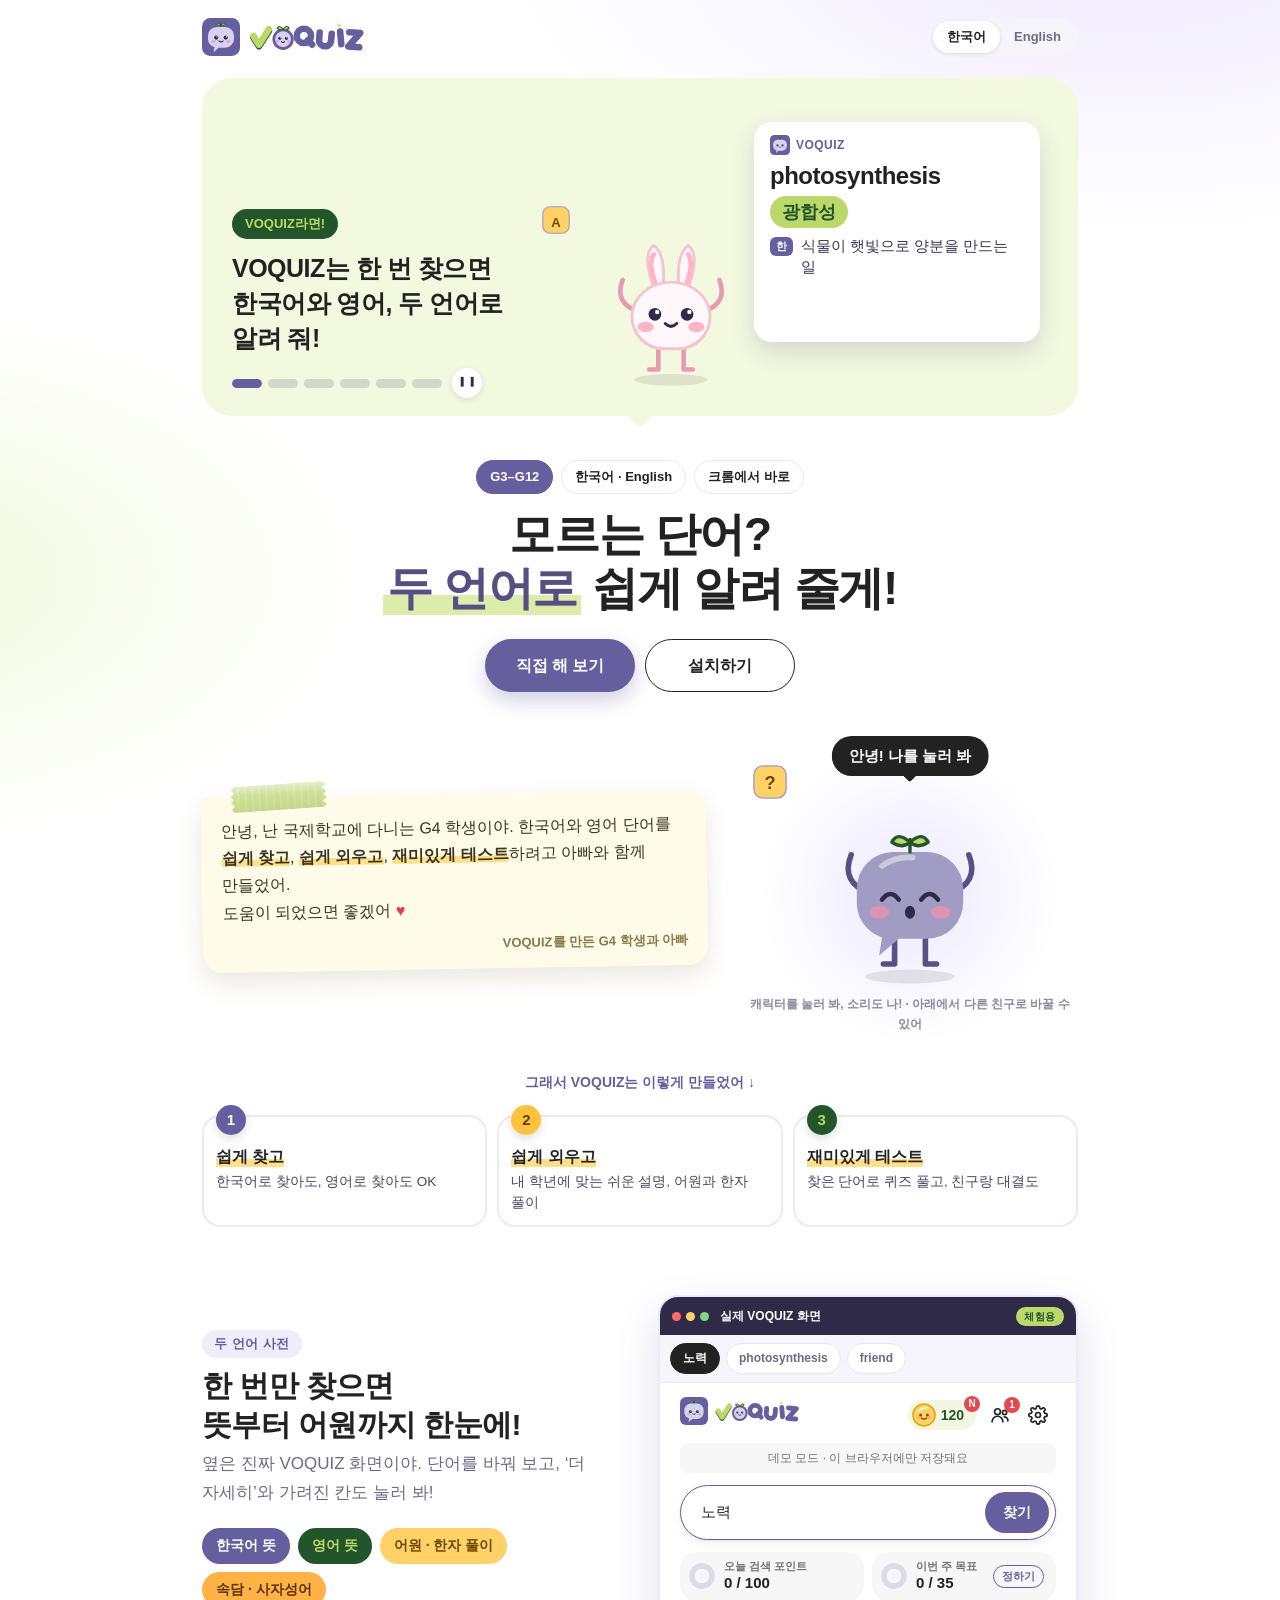
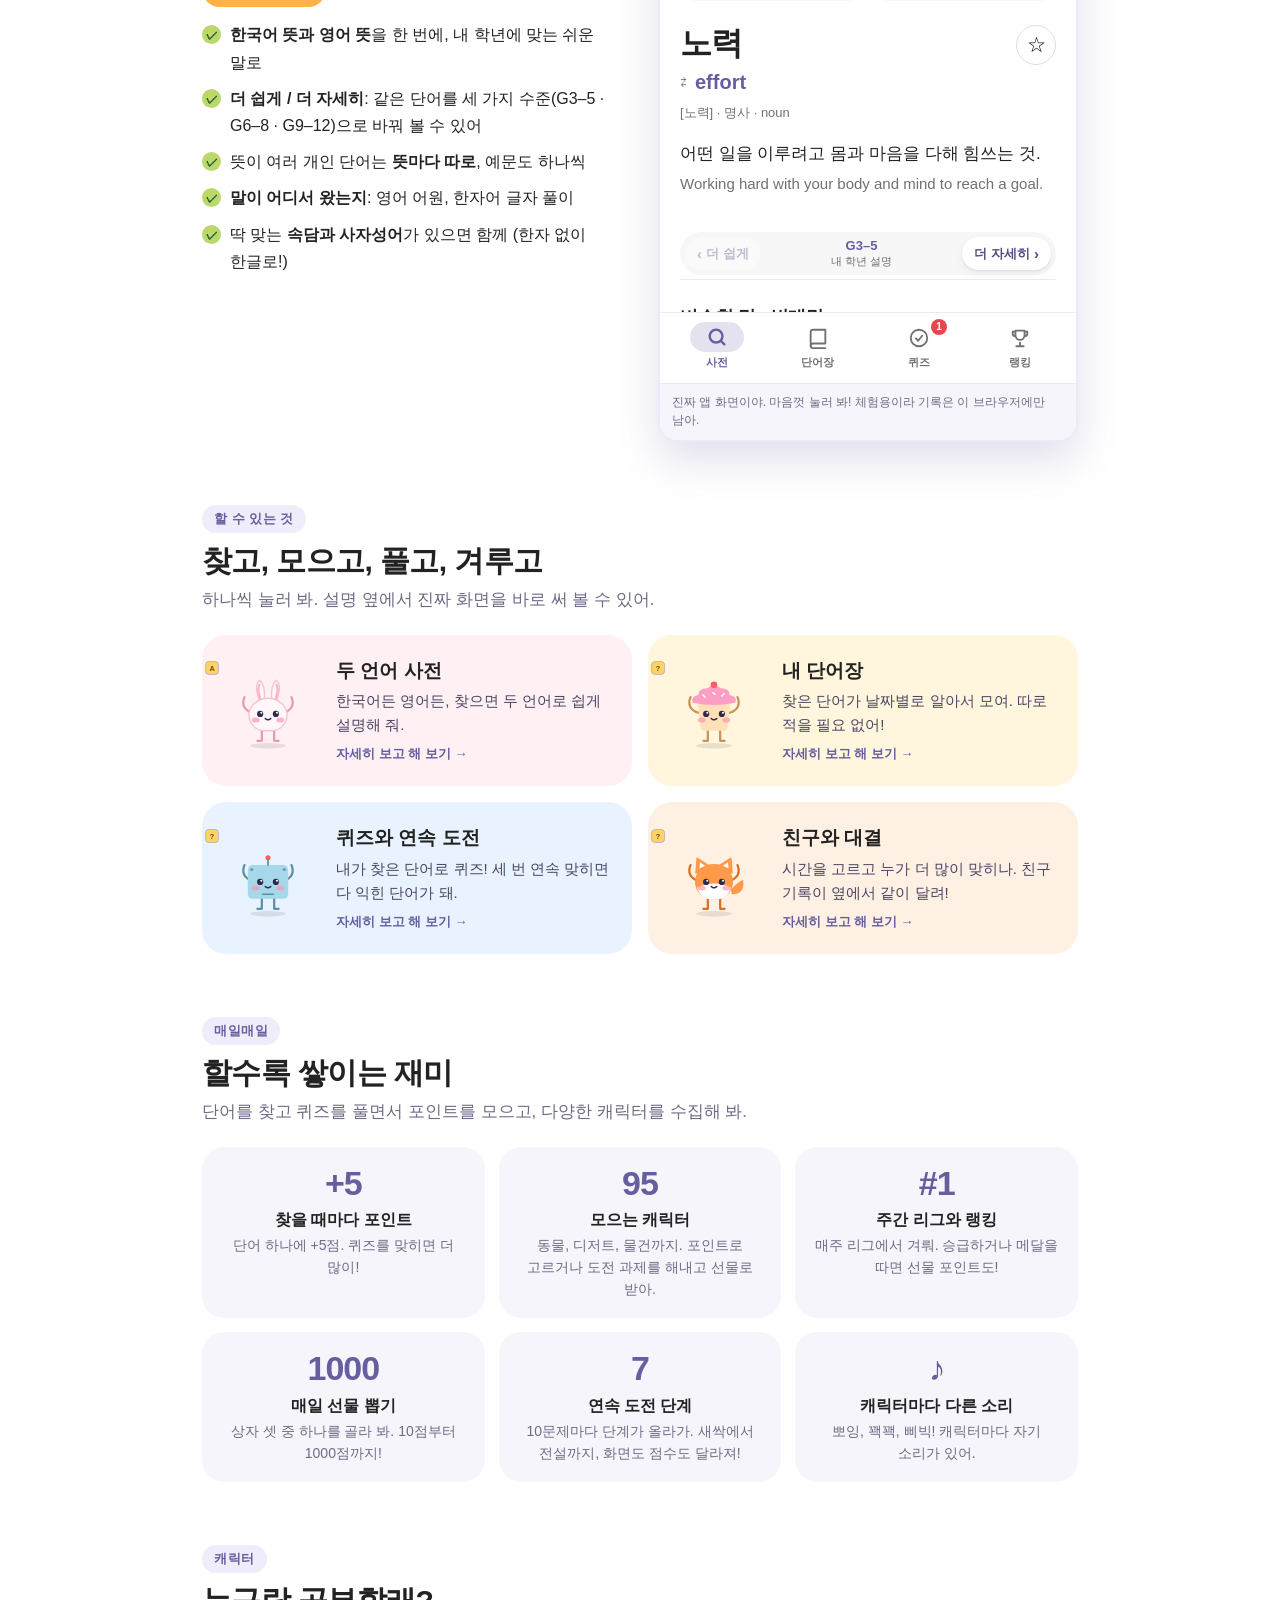
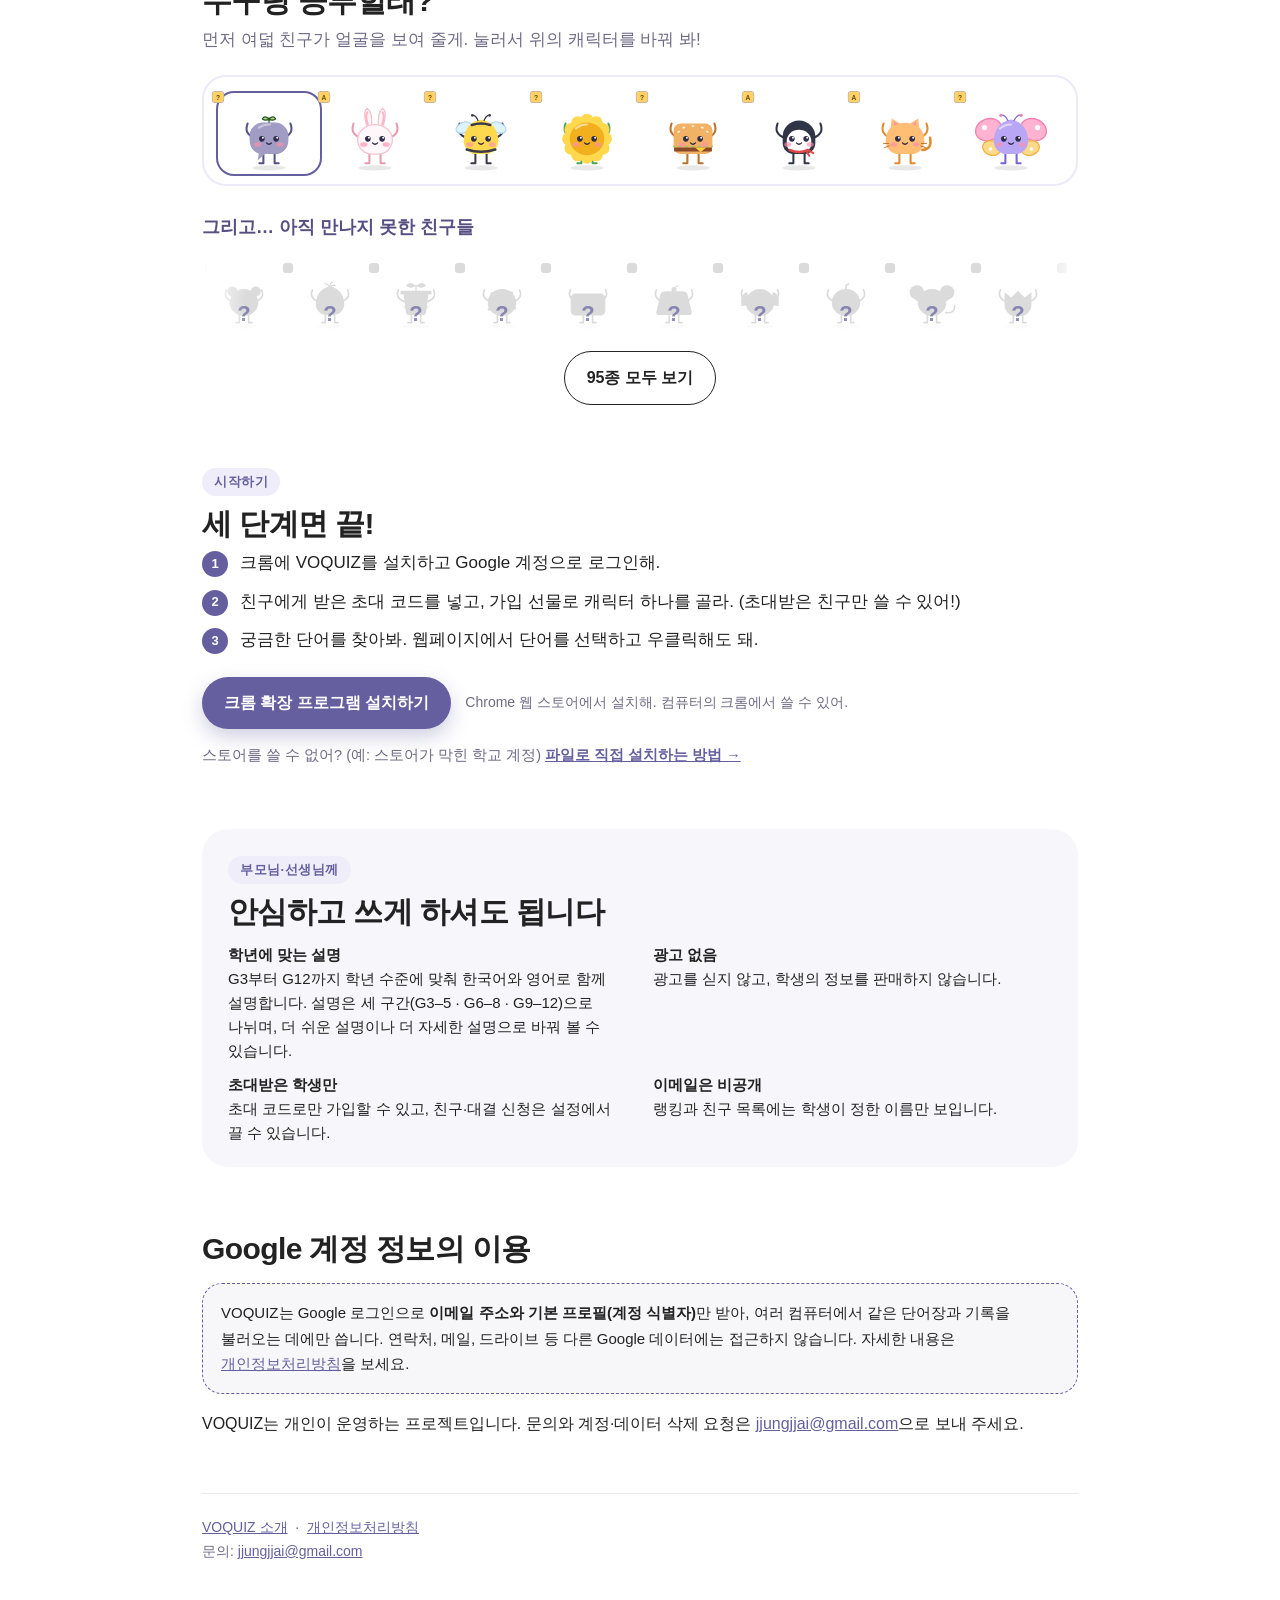
==== commit bccb1652: "Homepage: words are explained at three levels, and a result can be switched Co-Authored-By: Claude F" ====
--- a/index.html
+++ b/index.html
@@ -802,10 +802,11 @@
   <div>
     <span class="eyebrow">두 언어 사전</span>
     <h2>한 번만 찾으면<br>뜻부터 어원까지 한눈에!</h2>
-    <p class="sub">옆은 진짜 VOQUIZ 화면이야. 단어를 바꿔 보고, 가려진 칸도 눌러서 열어 봐!</p>
+    <p class="sub">옆은 진짜 VOQUIZ 화면이야. 단어를 바꿔 보고, ‘더 자세히’와 가려진 칸도 눌러 봐!</p>
     <div class="legend"><span class="k">한국어 뜻</span><span class="e">영어 뜻</span><span class="m">어원 · 한자 풀이</span><span class="s">속담 · 사자성어</span></div>
     <ul>
       <li><b>한국어 뜻과 영어 뜻</b>을 한 번에, 내 학년에 맞는 쉬운 말로</li>
+      <li><b>더 쉽게 / 더 자세히</b>: 같은 단어를 세 가지 수준(G3–5 · G6–8 · G9–12)으로 바꿔 볼 수 있어</li>
       <li>뜻이 여러 개인 단어는 <b>뜻마다 따로</b>, 예문도 하나씩</li>
       <li><b>말이 어디서 왔는지</b>: 영어 어원, 한자어 글자 풀이</li>
       <li>딱 맞는 <b>속담과 사자성어</b>가 있으면 함께 (한자 없이 한글로!)</li>
@@ -1529,7 +1530,7 @@
   <span class="eyebrow">부모님·선생님께</span>
   <h2>안심하고 쓰게 하셔도 됩니다</h2>
   <div class="facts">
-    <div><b>학년에 맞는 설명</b>G3부터 G12까지 학년 수준에 맞춰 한국어와 영어로 함께 설명합니다.</div>
+    <div><b>학년에 맞는 설명</b>G3부터 G12까지 학년 수준에 맞춰 한국어와 영어로 함께 설명합니다. 설명은 세 구간(G3–5 · G6–8 · G9–12)으로 나뉘며, 더 쉬운 설명이나 더 자세한 설명으로 바꿔 볼 수 있습니다.</div>
     <div><b>광고 없음</b>광고를 싣지 않고, 학생의 정보를 판매하지 않습니다.</div>
     <div><b>초대받은 학생만</b>초대 코드로만 가입할 수 있고, 친구·대결 신청은 설정에서 끌 수 있습니다.</div>
     <div><b>이메일은 비공개</b>랭킹과 친구 목록에는 학생이 정한 이름만 보입니다.</div>
@@ -1651,7 +1652,7 @@
     right: ["정답! 대단해!", "완벽해!", "바로 그거야!"], wrong: "아깝다! 정답은 photosynthesis야.",
     win: (a, b) => `이겼다! ${a} : ${b}`, lose: (a, b) => `아깝다! ${a} : ${b}`, draw: (a, b) => `비겼어! ${a} : ${b}`,
     today: "오늘", yesterday: "어제",
-    dict: { title: "두 언어 사전", art: "rabbit", points: ["한국어로 찾아도, 영어로 찾아도 OK. 한 번에 두 언어로 알려 줘.", "내 학년(G3–G12)에 딱 맞는 쉬운 말로 설명해 줘.", "영어 단어가 어디서 왔는지, 한자어는 글자마다 무슨 뜻인지도 알려 줘서 기억에 쏙 남아.", "뜻이 여러 개면 뜻마다 예문과 함께 따로 보여 줘. 가려진 칸은 눌러서 하나씩 열어 봐."] },
+    dict: { title: "두 언어 사전", art: "rabbit", points: ["한국어로 찾아도, 영어로 찾아도 OK. 한 번에 두 언어로 알려 줘.", "내 학년에 딱 맞는 말로 설명해 줘. 설명은 G3–5, G6–8, G9–12 세 수준이 있고, '더 쉽게 / 더 자세히'로 바꿔 볼 수 있어.", "영어 단어가 어디서 왔는지, 한자어는 글자마다 무슨 뜻인지도 알려 줘서 기억에 쏙 남아.", "뜻이 여러 개면 뜻마다 예문과 함께 따로 보여 줘. 가려진 칸은 눌러서 하나씩 열어 봐."] },
     list: { title: "내 단어장", art: "cupcake", points: ["찾아본 단어가 날짜별, 주별로 알아서 모여. 따로 적을 필요가 없어.", "별을 누르면 즐겨찾기에 쏙.", "틀린 단어는 ↻, 다 익힌 단어는 ✓ 표시가 붙어서 한눈에 보여.", "아무도 찾은 적 없는 단어를 처음 찾으면 ✦ 첫 발견으로 기록돼!"] },
     quiz: { title: "퀴즈와 연속 도전", art: "robot", points: ["내가 찾은 단어로 한 번에 15문제까지 나와. 고르는 문제는 10초, 쓰는 문제는 20초야.", "세 번 연속(한 번은 직접 써서) 맞히면 다 익힌 단어! 축하를 받고 퀴즈에서 졸업해.", "연속 도전은 우리 학년 권장 단어를 틀릴 때까지 쭉! 10문제마다 단계가 올라가고, 하루에 세 번 도전할 수 있어.", "맞히면 내 캐릭터가 같이 신나 하고, 틀리면 위로해 줘."], q: "식물이 햇빛, 물, 이산화탄소로 스스로 양분을 만드는 일." },
     duel: { title: "친구와 대결", art: "fox", points: ["1분, 100초, 3분 중에 시간을 고르고 누가 더 많이 맞히나 겨뤄. 둘 다 똑같은 문제를 풀어서 공정해.", "같은 시간에 접속하지 않아도 돼. 먼저 푼 친구의 기록이 옆에서 같이 달려!", "틀리면 3초 동안 얼음! 빠르고 정확하게.", "친구나 랜덤 상대에게 도전해 봐. 도전권은 3개이고, 쓰면 한 시간에 하나씩 다시 채워져."] },
@@ -1661,7 +1662,7 @@
     right: ["Correct! Awesome!", "Perfect!", "That's the one!"], wrong: "So close! It's photosynthesis.",
     win: (a, b) => `You win! ${a} : ${b}`, lose: (a, b) => `So close! ${a} : ${b}`, draw: (a, b) => `A draw! ${a} : ${b}`,
     today: "Today", yesterday: "Yesterday",
-    dict: { title: "Two-language dictionary", art: "rabbit", points: ["Search in Korean or in English. Either way, you get both languages at once.", "Explained in easy words that fit your grade (G3–G12).", "See where an English word comes from and what each Korean syllable means, so it sticks.", "A word with several meanings shows each one with its own example. Tap the covered parts to open them one by one."] },
+    dict: { title: "Two-language dictionary", art: "rabbit", points: ["Search in Korean or in English. Either way, you get both languages at once.", "Explained in words that fit your grade. There are three levels (G3–5, G6–8, G9–12), and 'Easier / More detail' switches between them.", "See where an English word comes from and what each Korean syllable means, so it sticks.", "A word with several meanings shows each one with its own example. Tap the covered parts to open them one by one."] },
     list: { title: "My word list", art: "cupcake", points: ["Every word you look up is saved by day and by week, all by itself. No writing it down.", "Tap the star to keep a favourite.", "Missed words get a ↻ and learned words a ✓, so you see where you stand at a glance.", "Be the first ever to look a word up and it's recorded as your ✦ discovery!"] },
     quiz: { title: "Quizzes and streaks", art: "robot", points: ["Up to 15 questions from the words you looked up: 10 seconds to pick an answer, 20 to type one.", "Get a word right three times in a row (once by typing it) and it's learned: a little party, and it leaves the quiz.", "In Streak, keep going through your grade's recommended words until you miss. Every 10 answers you reach a new stage, and you get three runs a day.", "Your character cheers when you're right and cheers you up when you're not."], q: "The way plants make their own food from sunlight, water and carbon dioxide." },
     duel: { title: "Duels with friends", art: "fox", points: ["Pick 1 minute, 100 seconds or 3 minutes and see who gets more right. You both get the very same questions.", "No need to be online together: your friend's run races right next to yours!", "Miss one and you freeze for three seconds. Be quick and careful.", "Challenge a friend or a random opponent. You have three challenges, and a used one comes back after an hour."] },
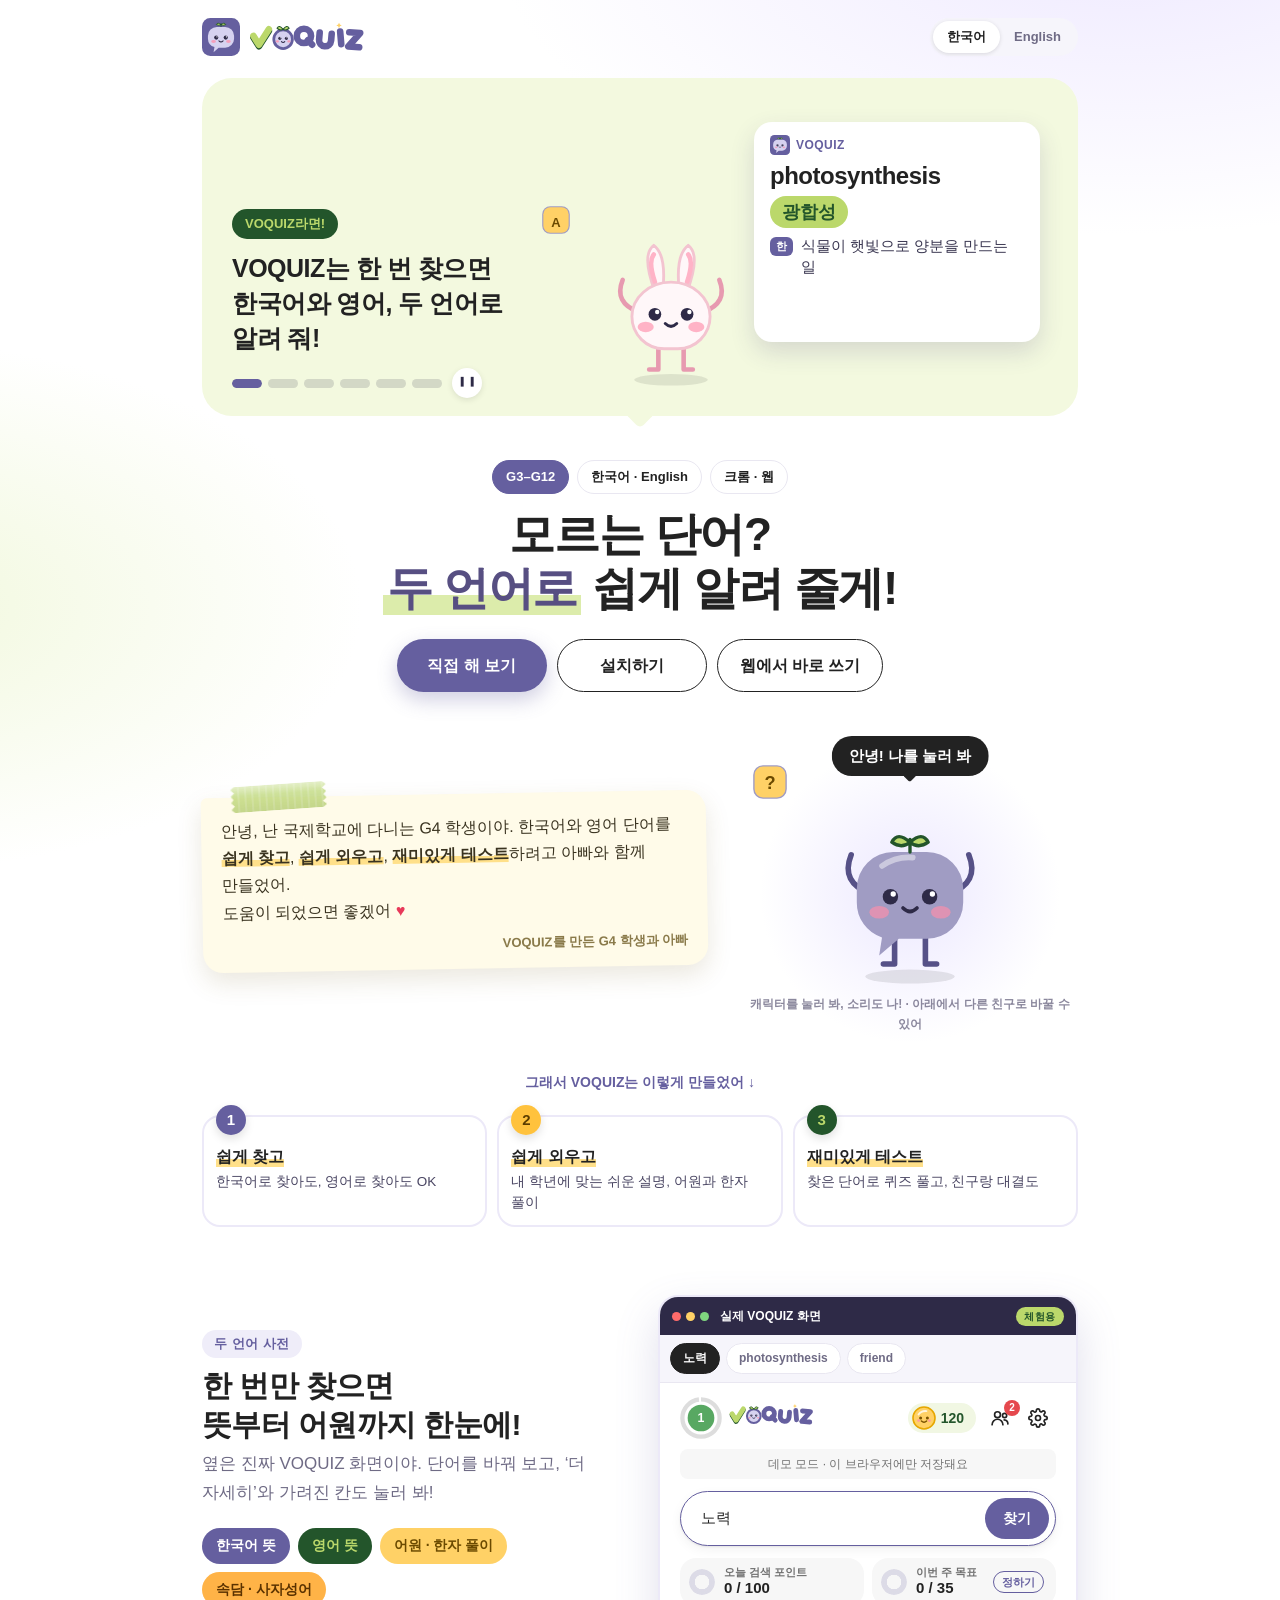
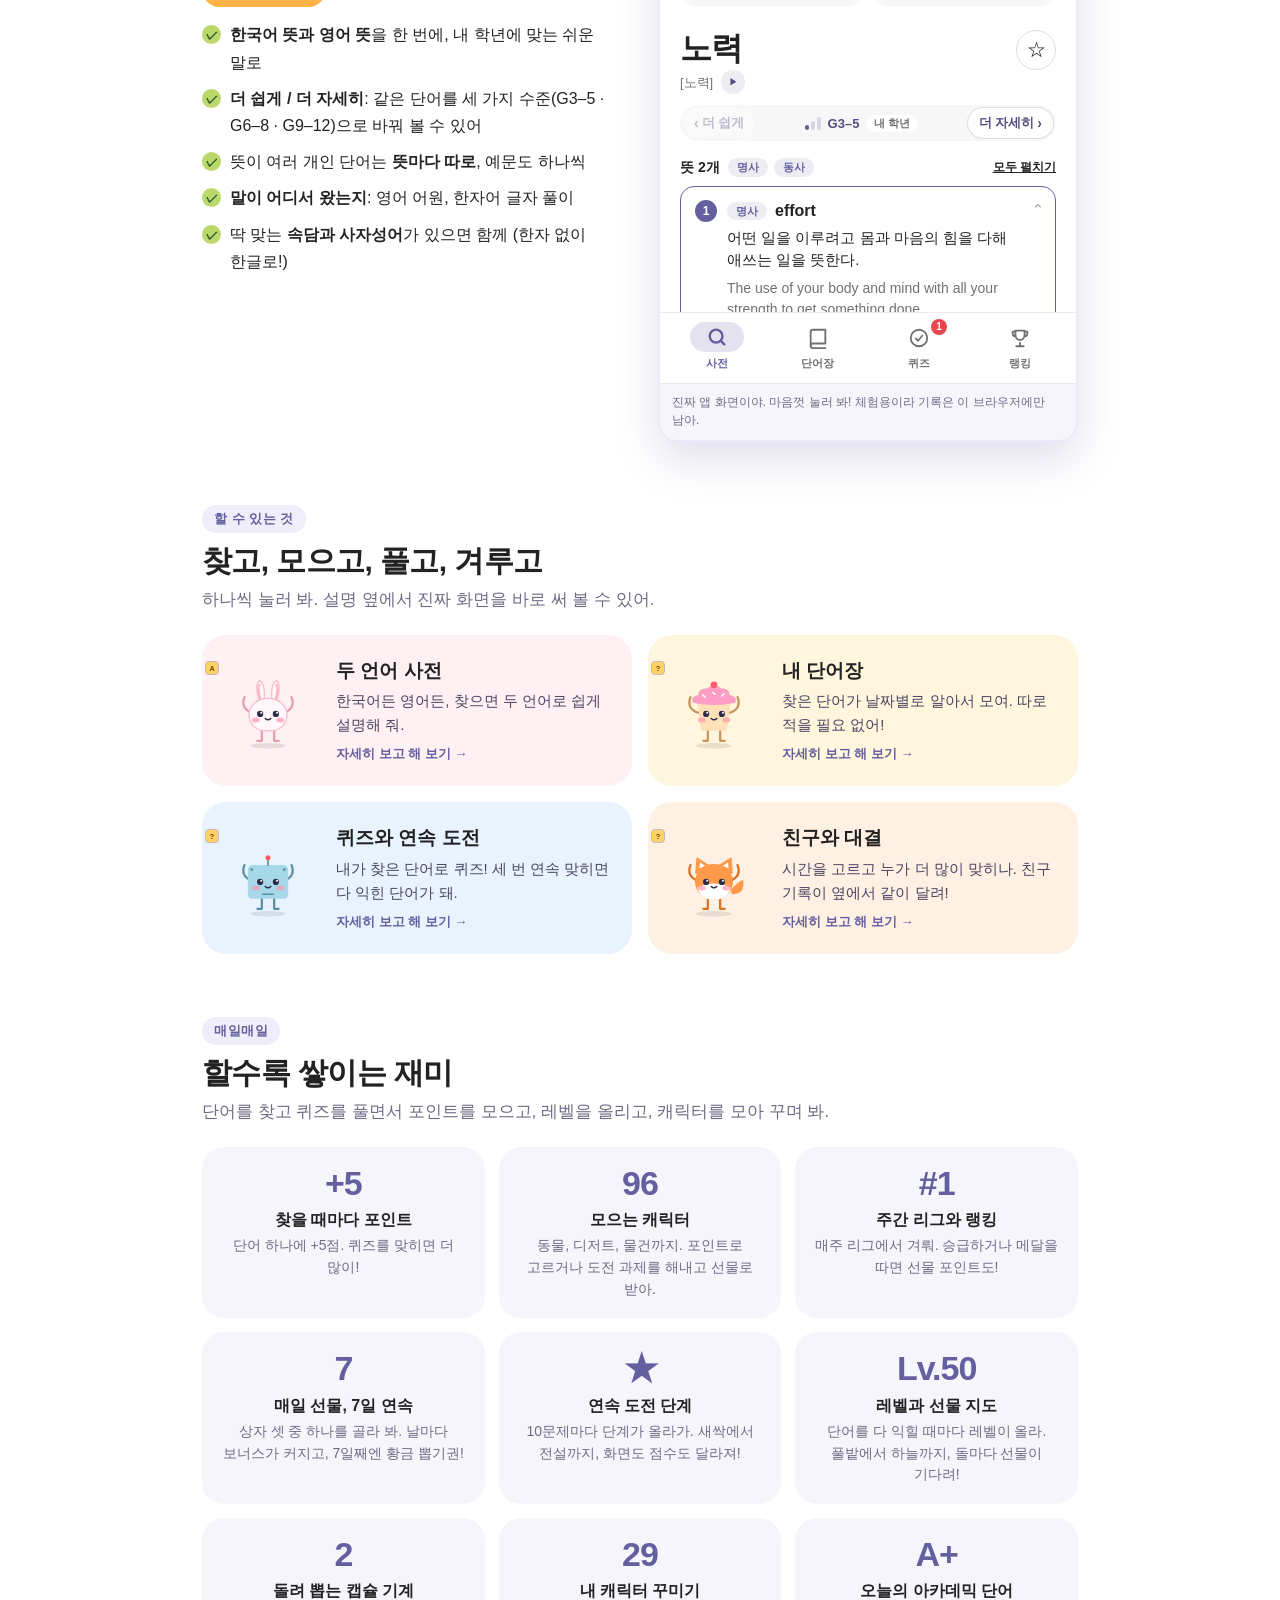
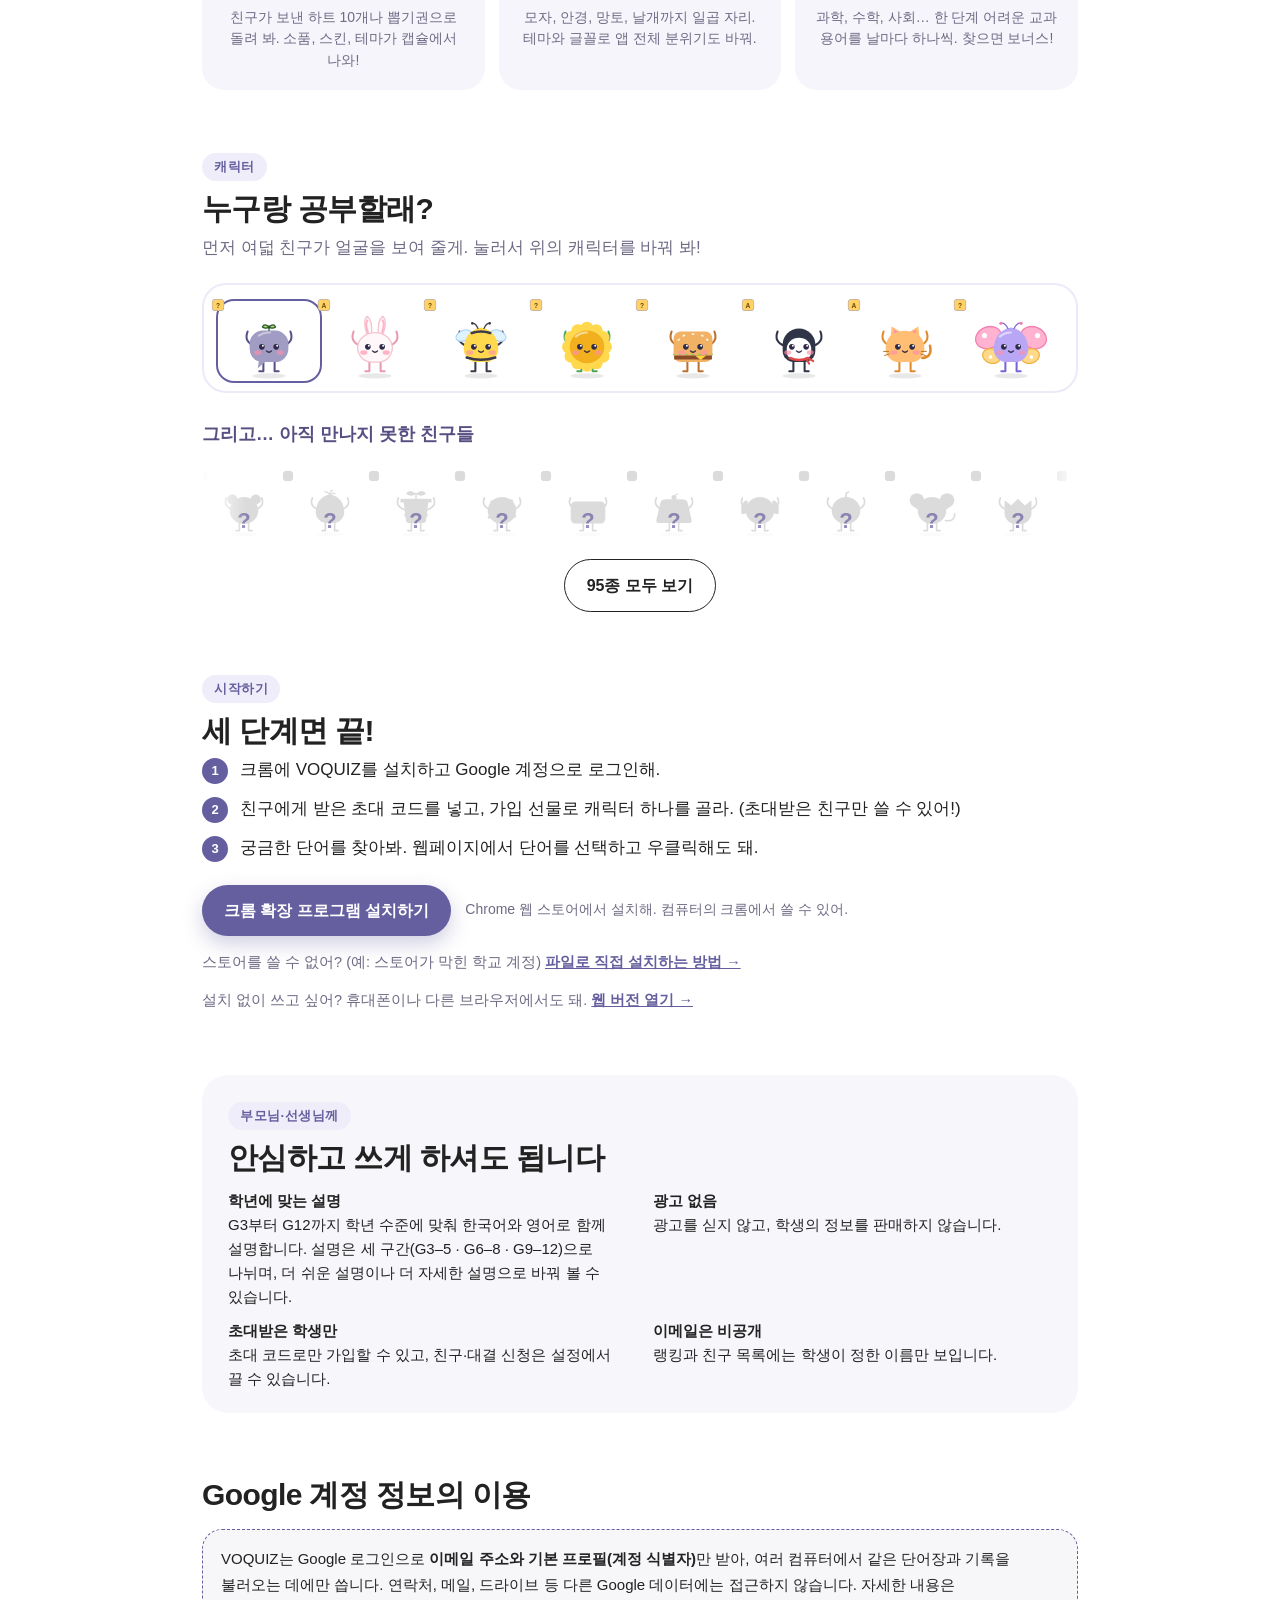
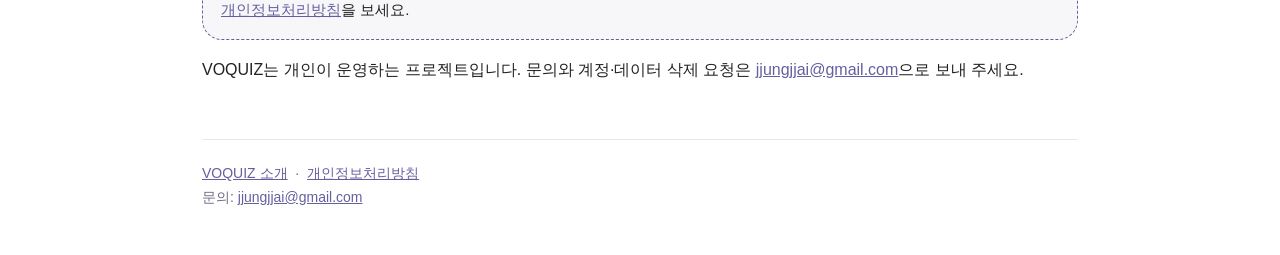
==== commit 7ec7af2a: "homepage: what is new in 0.1.28, and the way to the web version Co-Authored-By: Claude Fable 5.2 <no" ====
--- a/index.html
+++ b/index.html
@@ -722,9 +722,9 @@
 <!-- film:end -->
 <section class="hero flow">
   <div class="headline">
-    <div class="tags"><span class="fill">G3–G12</span><span>한국어 · English</span><span>크롬에서 바로</span></div>
+    <div class="tags"><span class="fill">G3–G12</span><span>한국어 · English</span><span>크롬 · 웹</span></div>
     <h1>모르는 단어?<br><em>두 언어로</em> 쉽게 알려 줄게!</h1>
-    <div class="cta"><a class="btn" href="#try">직접 해 보기</a><a class="btn ghost" href="#start">설치하기</a></div>
+    <div class="cta"><a class="btn" href="#try">직접 해 보기</a><a class="btn ghost" href="#start">설치하기</a><a class="btn ghost" href="web/">웹에서 바로 쓰기</a></div>
   </div>
   <div class="maker">
     <div class="letter" role="note" aria-label="만든 사람의 인사">
@@ -1050,14 +1050,17 @@
 <section class="block">
   <span class="eyebrow">매일매일</span>
   <h2>할수록 쌓이는 재미</h2>
-  <p class="sub">단어를 찾고 퀴즈를 풀면서 포인트를 모으고, 다양한 캐릭터를 수집해 봐.</p>
+  <p class="sub">단어를 찾고 퀴즈를 풀면서 포인트를 모으고, 레벨을 올리고, 캐릭터를 모아 꾸며 봐.</p>
   <div class="perks">
     <div class="perk"><div class="big">+5</div><b>찾을 때마다 포인트</b><p>단어 하나에 +5점. 퀴즈를 맞히면 더 많이!</p></div>
-    <div class="perk"><div class="big">95</div><b>모으는 캐릭터</b><p>동물, 디저트, 물건까지. 포인트로 고르거나 도전 과제를 해내고 선물로 받아.</p></div>
+    <div class="perk"><div class="big">96</div><b>모으는 캐릭터</b><p>동물, 디저트, 물건까지. 포인트로 고르거나 도전 과제를 해내고 선물로 받아.</p></div>
     <div class="perk"><div class="big">#1</div><b>주간 리그와 랭킹</b><p>매주 리그에서 겨뤄. 승급하거나 메달을 따면 선물 포인트도!</p></div>
-    <div class="perk"><div class="big">1000</div><b>매일 선물 뽑기</b><p>상자 셋 중 하나를 골라 봐. 10점부터 1000점까지!</p></div>
-    <div class="perk"><div class="big">7</div><b>연속 도전 단계</b><p>10문제마다 단계가 올라가. 새싹에서 전설까지, 화면도 점수도 달라져!</p></div>
-    <div class="perk"><div class="big">♪</div><b>캐릭터마다 다른 소리</b><p>뽀잉, 꽥꽥, 삐빅! 캐릭터마다 자기 소리가 있어.</p></div>
+    <div class="perk"><div class="big">7</div><b>매일 선물, 7일 연속</b><p>상자 셋 중 하나를 골라 봐. 날마다 보너스가 커지고, 7일째엔 황금 뽑기권!</p></div>
+    <div class="perk"><div class="big">★</div><b>연속 도전 단계</b><p>10문제마다 단계가 올라가. 새싹에서 전설까지, 화면도 점수도 달라져!</p></div>
+    <div class="perk"><div class="big">Lv.50</div><b>레벨과 선물 지도</b><p>단어를 다 익힐 때마다 레벨이 올라. 풀밭에서 하늘까지, 돌마다 선물이 기다려!</p></div>
+    <div class="perk"><div class="big">2</div><b>돌려 뽑는 캡슐 기계</b><p>친구가 보낸 하트 10개나 뽑기권으로 돌려 봐. 소품, 스킨, 테마가 캡슐에서 나와!</p></div>
+    <div class="perk"><div class="big">29</div><b>내 캐릭터 꾸미기</b><p>모자, 안경, 망토, 날개까지 일곱 자리. 테마와 글꼴로 앱 전체 분위기도 바꿔.</p></div>
+    <div class="perk"><div class="big">A+</div><b>오늘의 아카데믹 단어</b><p>과학, 수학, 사회… 한 단계 어려운 교과 용어를 날마다 하나씩. 찾으면 보너스!</p></div>
   </div>
 </section>
 
@@ -1524,6 +1527,7 @@
     <span class="where">Chrome 웹 스토어에서 설치해. 컴퓨터의 크롬에서 쓸 수 있어.</span>
   </div>
   <p class="alt">스토어를 쓸 수 없어? (예: 스토어가 막힌 학교 계정) <a href="install.html#ko">파일로 직접 설치하는 방법 →</a></p>
+  <p class="alt">설치 없이 쓰고 싶어? 휴대폰이나 다른 브라우저에서도 돼. <a href="web/">웹 버전 열기 →</a></p>
 </section>
 
 <section class="block grown">
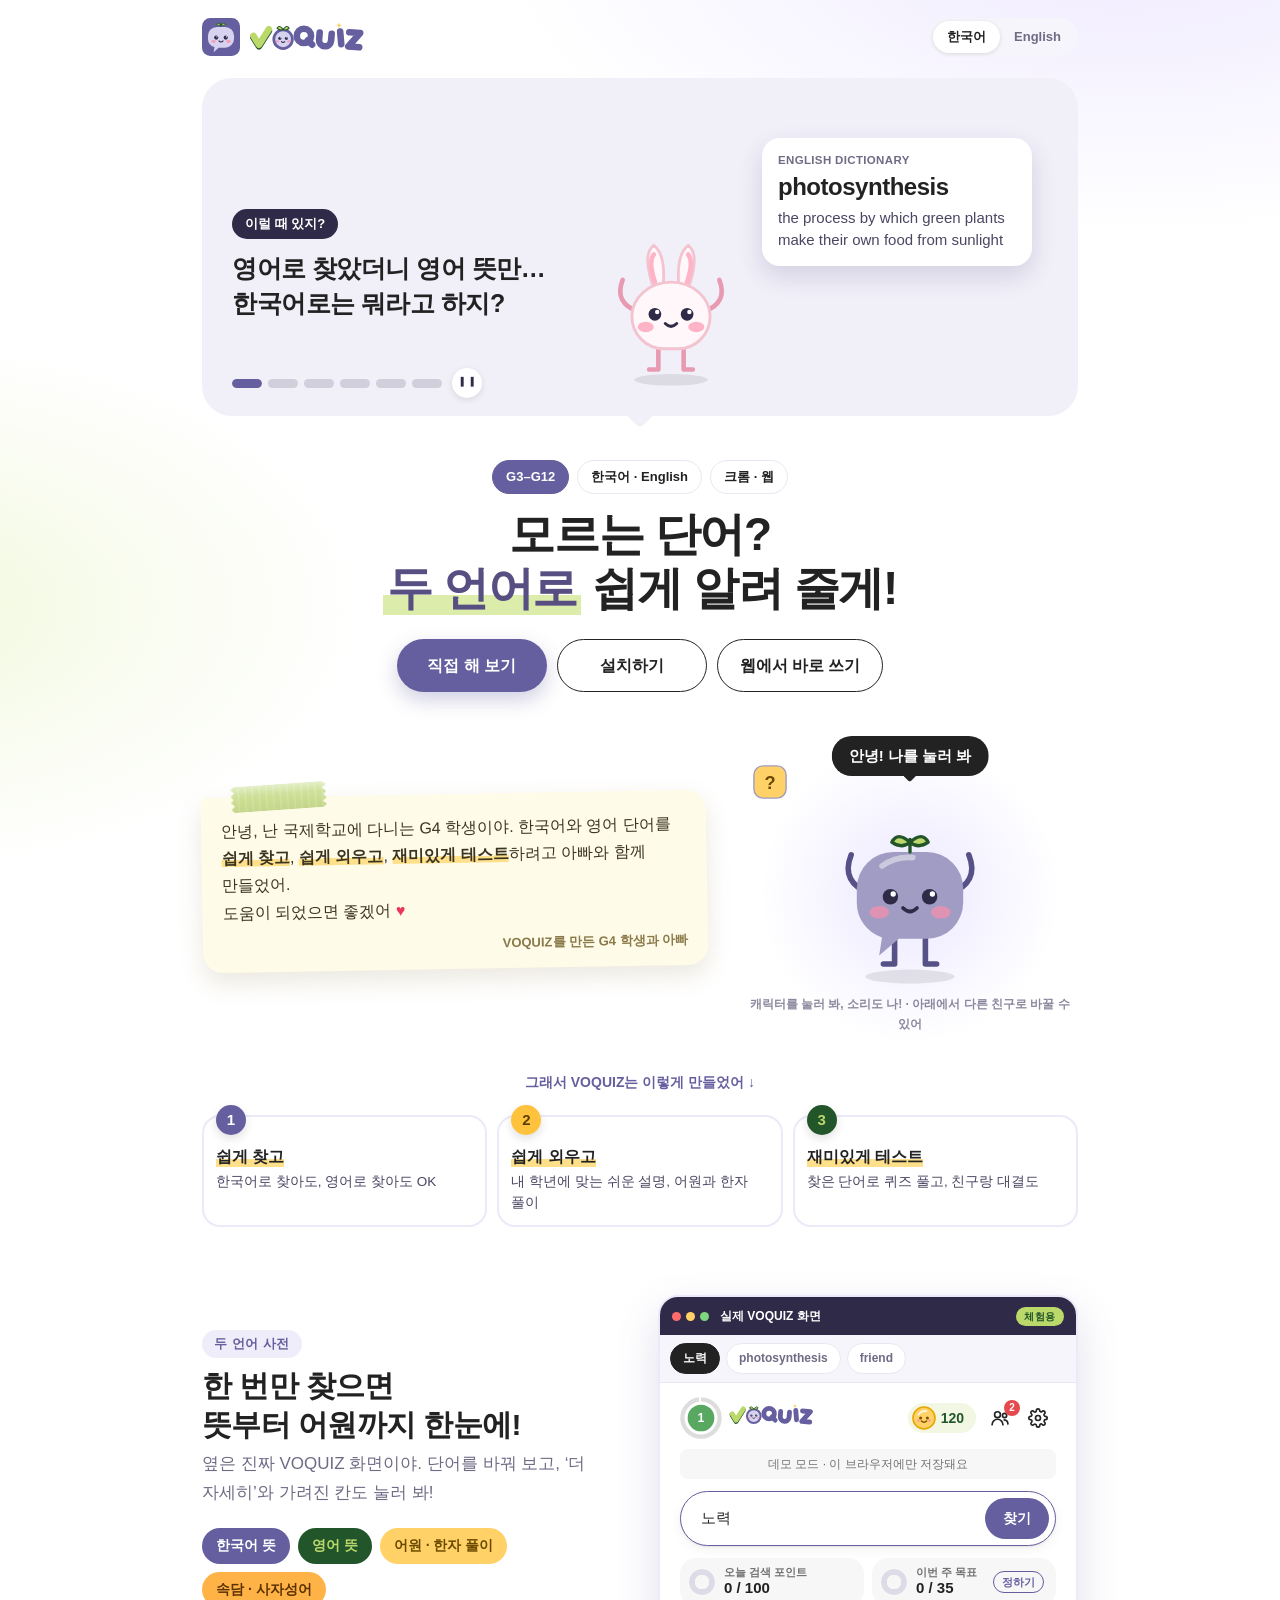
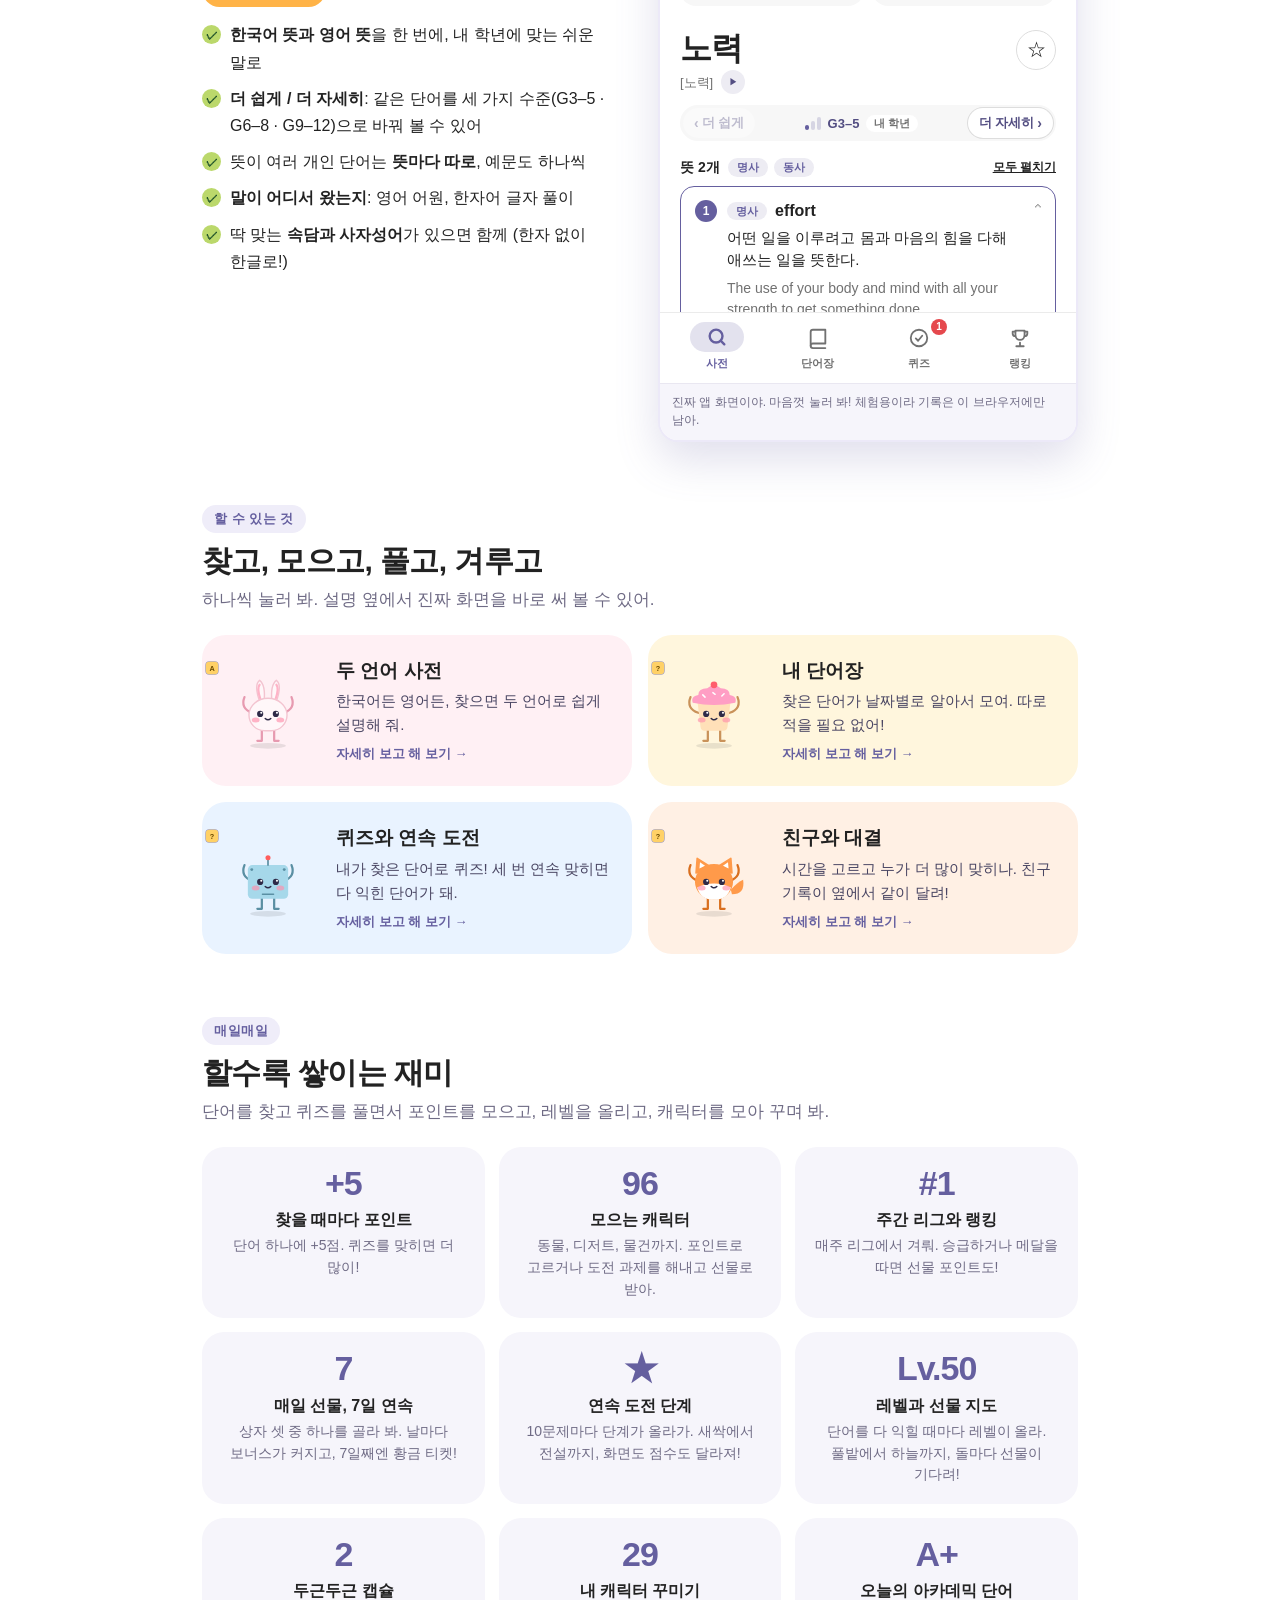
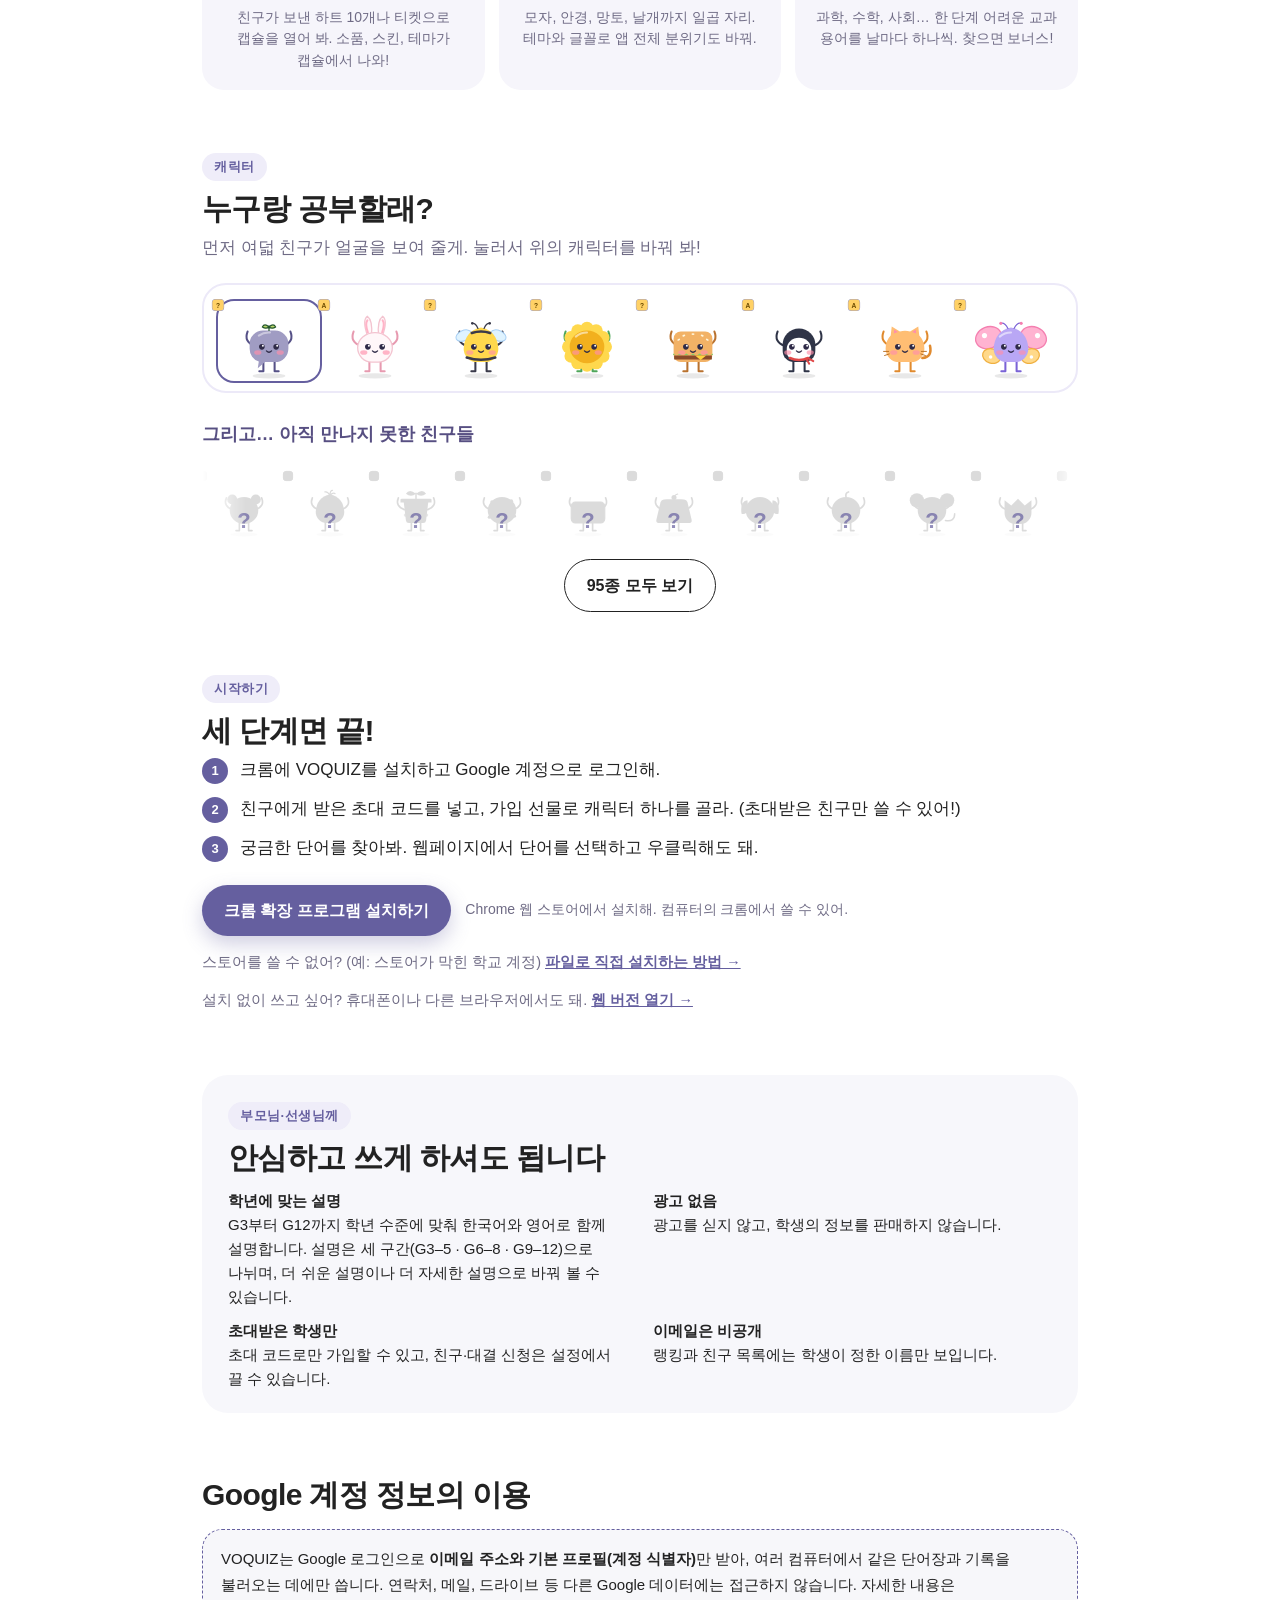
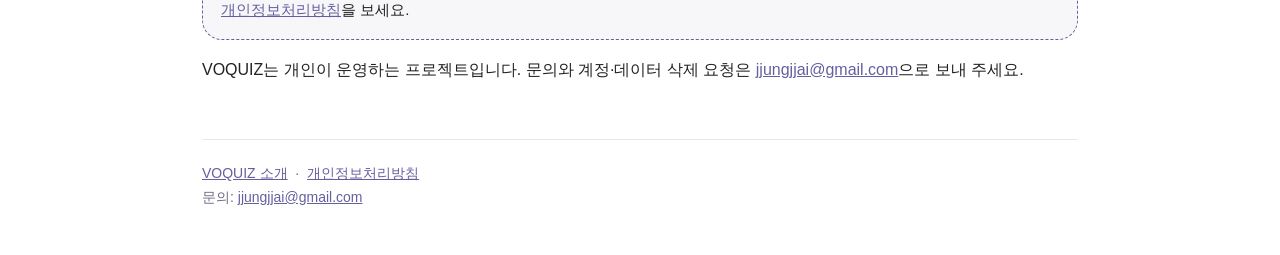
==== commit b82ec7bc: "Web 0.1.28: capsule wording, 3 skins a character, 20+ props a place, fonts per language, one-line la" ====
--- a/index.html
+++ b/index.html
@@ -1055,10 +1055,10 @@
     <div class="perk"><div class="big">+5</div><b>찾을 때마다 포인트</b><p>단어 하나에 +5점. 퀴즈를 맞히면 더 많이!</p></div>
     <div class="perk"><div class="big">96</div><b>모으는 캐릭터</b><p>동물, 디저트, 물건까지. 포인트로 고르거나 도전 과제를 해내고 선물로 받아.</p></div>
     <div class="perk"><div class="big">#1</div><b>주간 리그와 랭킹</b><p>매주 리그에서 겨뤄. 승급하거나 메달을 따면 선물 포인트도!</p></div>
-    <div class="perk"><div class="big">7</div><b>매일 선물, 7일 연속</b><p>상자 셋 중 하나를 골라 봐. 날마다 보너스가 커지고, 7일째엔 황금 뽑기권!</p></div>
+    <div class="perk"><div class="big">7</div><b>매일 선물, 7일 연속</b><p>상자 셋 중 하나를 골라 봐. 날마다 보너스가 커지고, 7일째엔 황금 티켓!</p></div>
     <div class="perk"><div class="big">★</div><b>연속 도전 단계</b><p>10문제마다 단계가 올라가. 새싹에서 전설까지, 화면도 점수도 달라져!</p></div>
     <div class="perk"><div class="big">Lv.50</div><b>레벨과 선물 지도</b><p>단어를 다 익힐 때마다 레벨이 올라. 풀밭에서 하늘까지, 돌마다 선물이 기다려!</p></div>
-    <div class="perk"><div class="big">2</div><b>돌려 뽑는 캡슐 기계</b><p>친구가 보낸 하트 10개나 뽑기권으로 돌려 봐. 소품, 스킨, 테마가 캡슐에서 나와!</p></div>
+    <div class="perk"><div class="big">2</div><b>두근두근 캡슐</b><p>친구가 보낸 하트 10개나 티켓으로 캡슐을 열어 봐. 소품, 스킨, 테마가 캡슐에서 나와!</p></div>
     <div class="perk"><div class="big">29</div><b>내 캐릭터 꾸미기</b><p>모자, 안경, 망토, 날개까지 일곱 자리. 테마와 글꼴로 앱 전체 분위기도 바꿔.</p></div>
     <div class="perk"><div class="big">A+</div><b>오늘의 아카데믹 단어</b><p>과학, 수학, 사회… 한 단계 어려운 교과 용어를 날마다 하나씩. 찾으면 보너스!</p></div>
   </div>
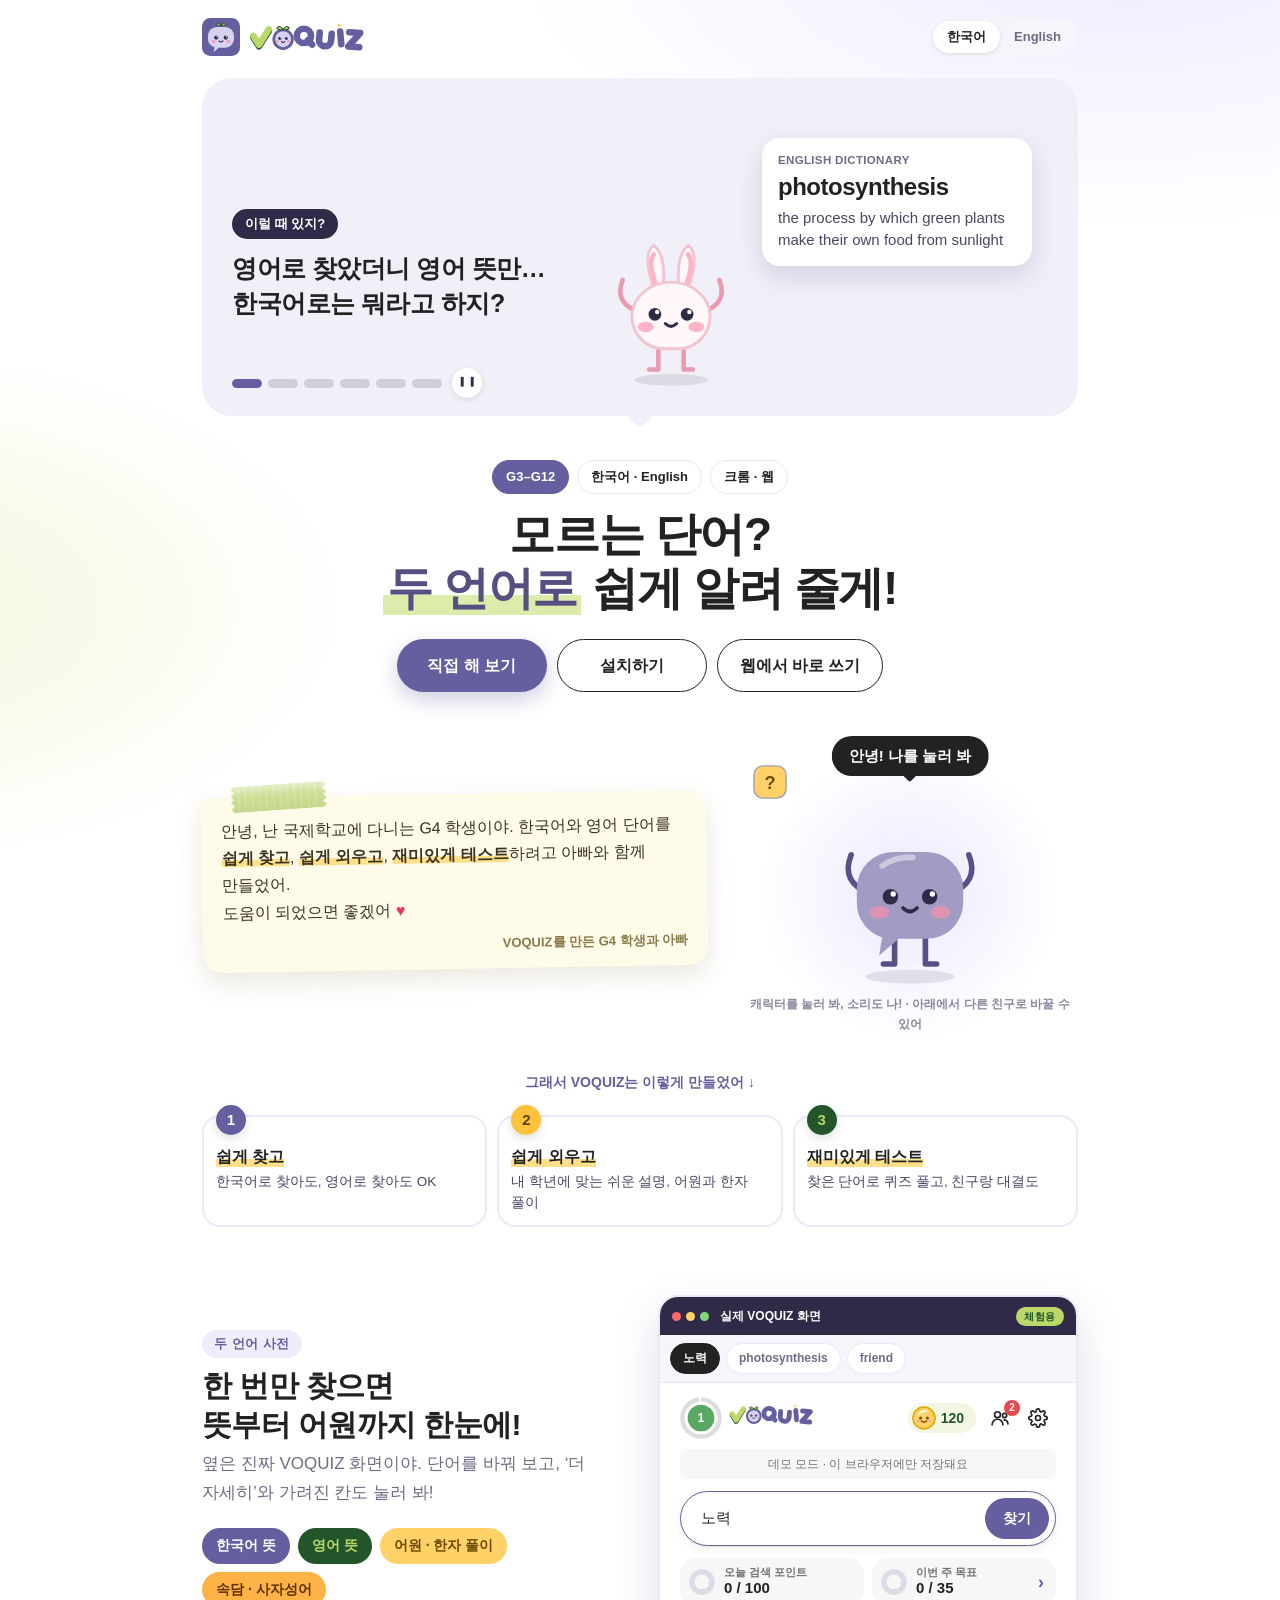
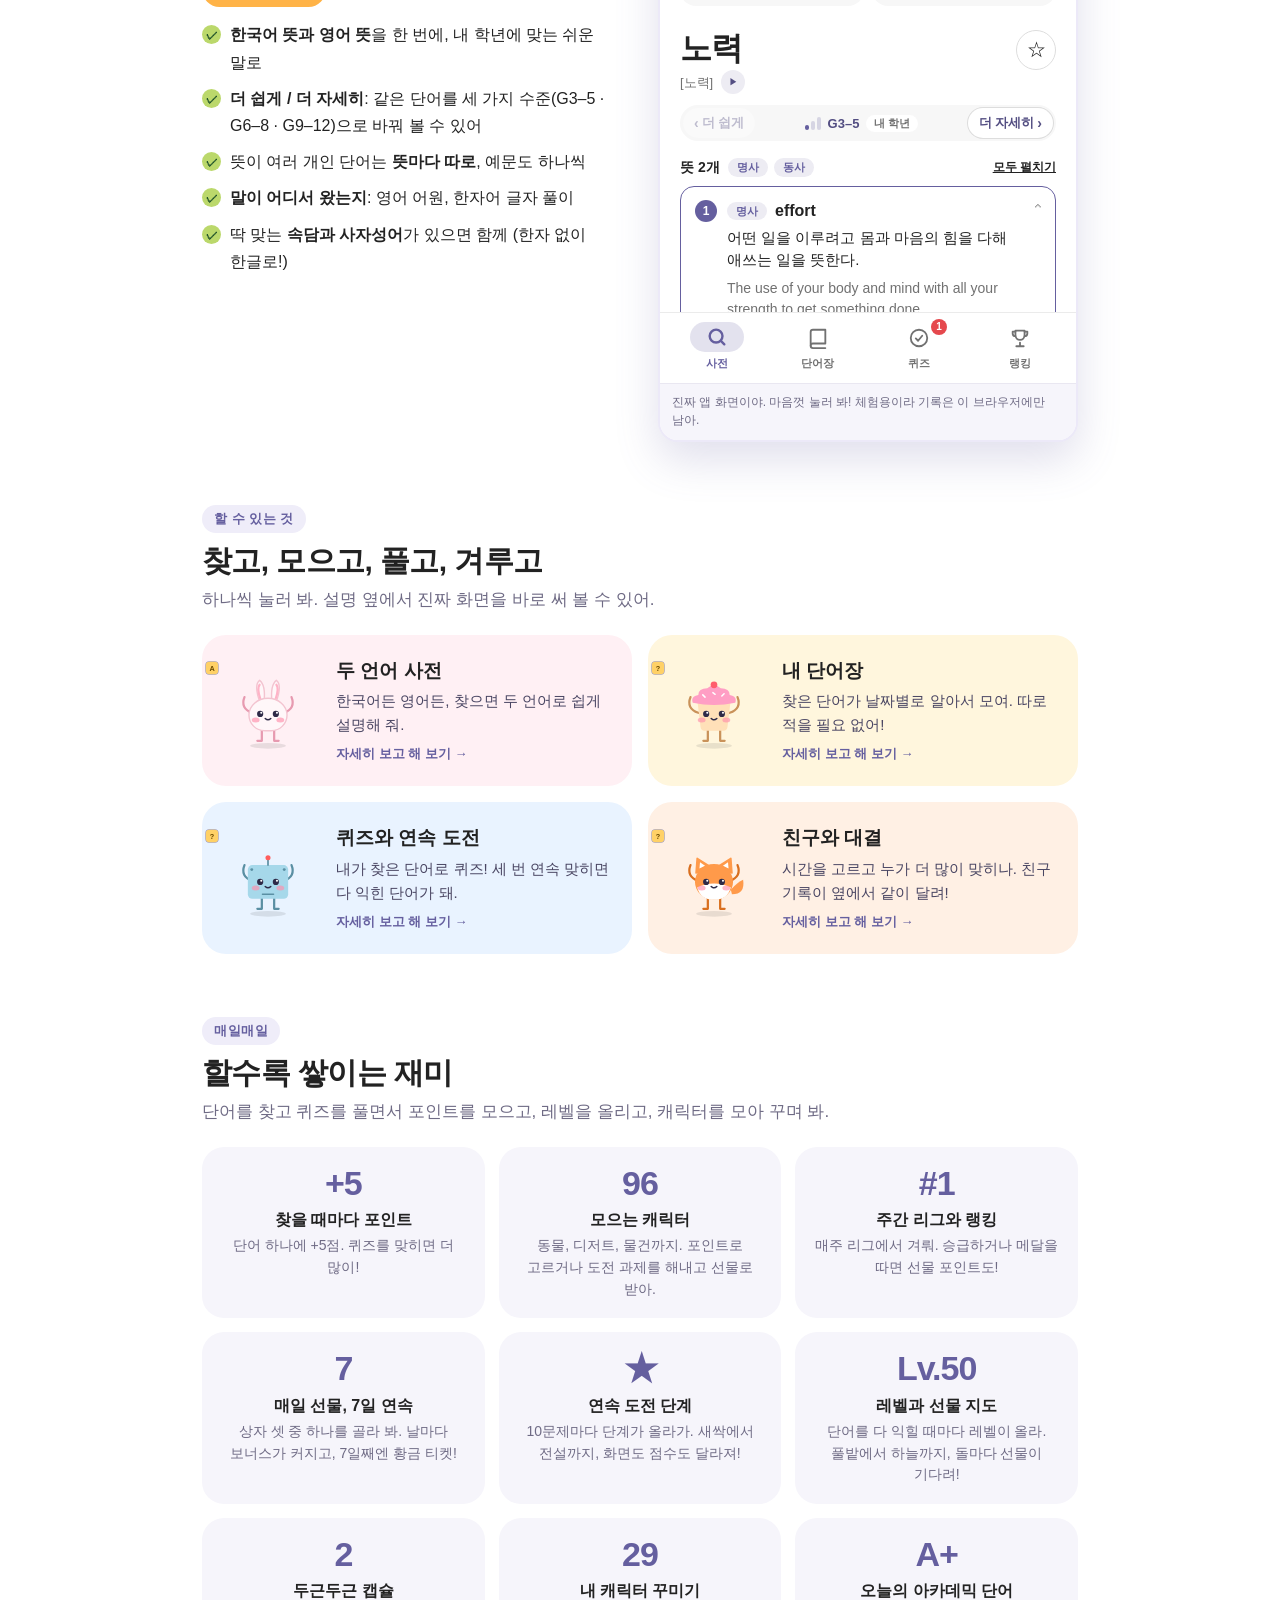
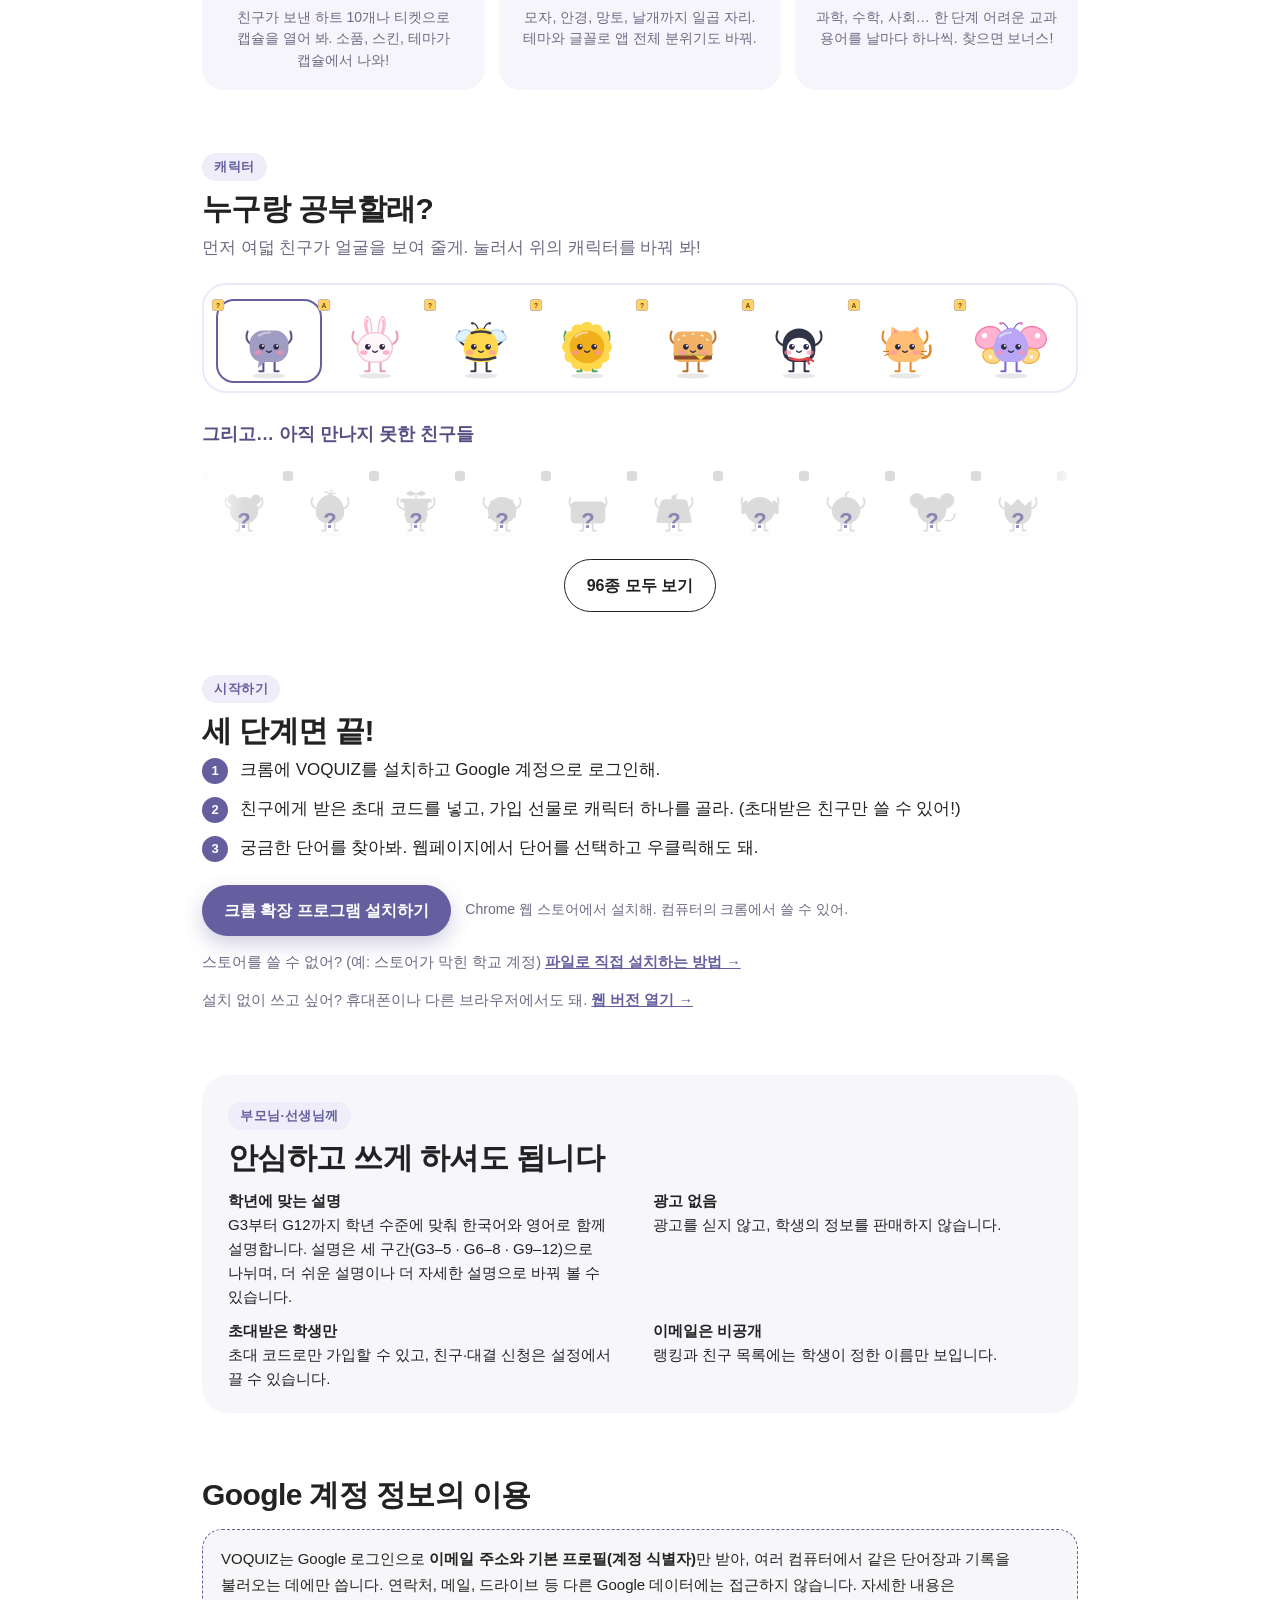
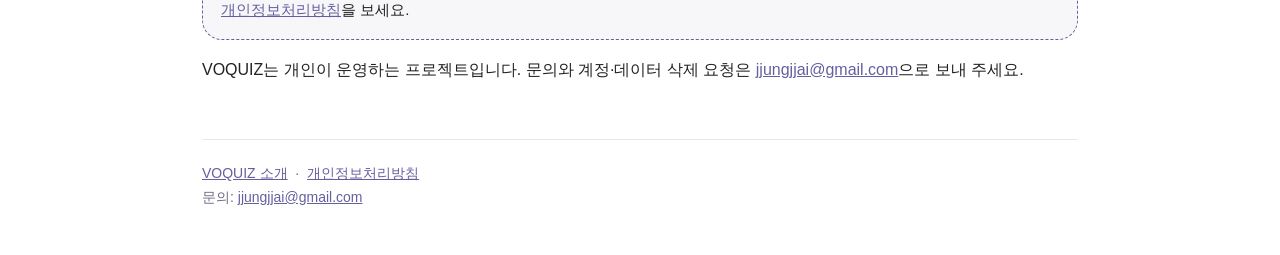
==== commit 73fc9318: "Bubble character without the sprout; one point coin everywhere Co-Authored-By: Claude Fable 5.2 <nor" ====
--- a/index.html
+++ b/index.html
@@ -750,7 +750,6 @@
     
     <path class="m-body" d="M88 50 h24 a26 26 0 0 1 26 26 v10 a26 26 0 0 1 -26 26 h-20 l-14 12 l2 -13 a26 26 0 0 1 -18 -25 v-10 a26 26 0 0 1 26 -26 z"></path>
     <path class="m-shine" d="M80 60 q10 -7 22 -6"></path>
-    <path class="m-sprout" d="M100 50 v-9 M100 43 q-9 -8 -13 0 q7 5 13 0 M100 43 q9 -8 13 0 q-7 5 -13 0"></path>
     
     <g class="m-face">
       <ellipse class="m-cheek" cx="78" cy="93" rx="7" ry="4.5"></ellipse>
@@ -1085,7 +1084,6 @@
     
     <path class="m-body" d="M88 50 h24 a26 26 0 0 1 26 26 v10 a26 26 0 0 1 -26 26 h-20 l-14 12 l2 -13 a26 26 0 0 1 -18 -25 v-10 a26 26 0 0 1 26 -26 z"></path>
     <path class="m-shine" d="M80 60 q10 -7 22 -6"></path>
-    <path class="m-sprout" d="M100 50 v-9 M100 43 q-9 -8 -13 0 q7 5 13 0 M100 43 q9 -8 13 0 q-7 5 -13 0"></path>
     
     <g class="m-face">
       <ellipse class="m-cheek" cx="78" cy="93" rx="7" ry="4.5"></ellipse>
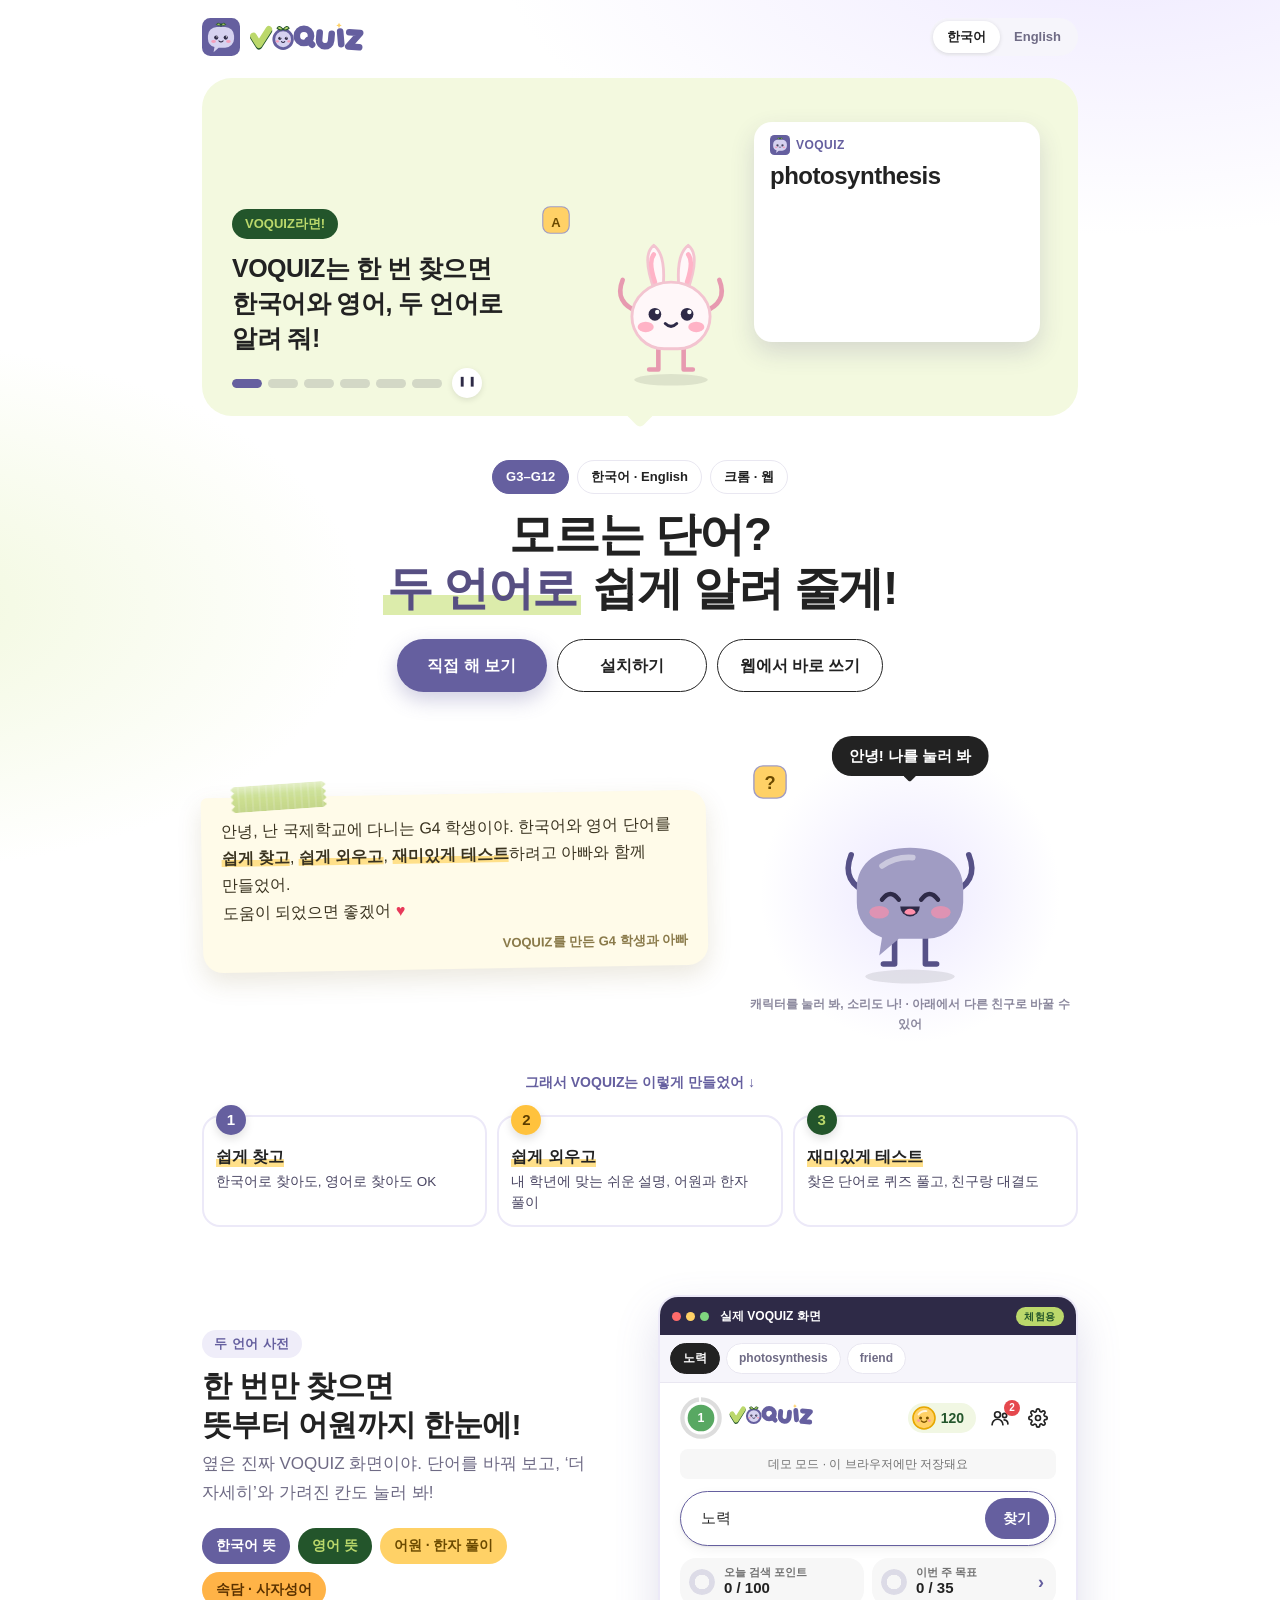
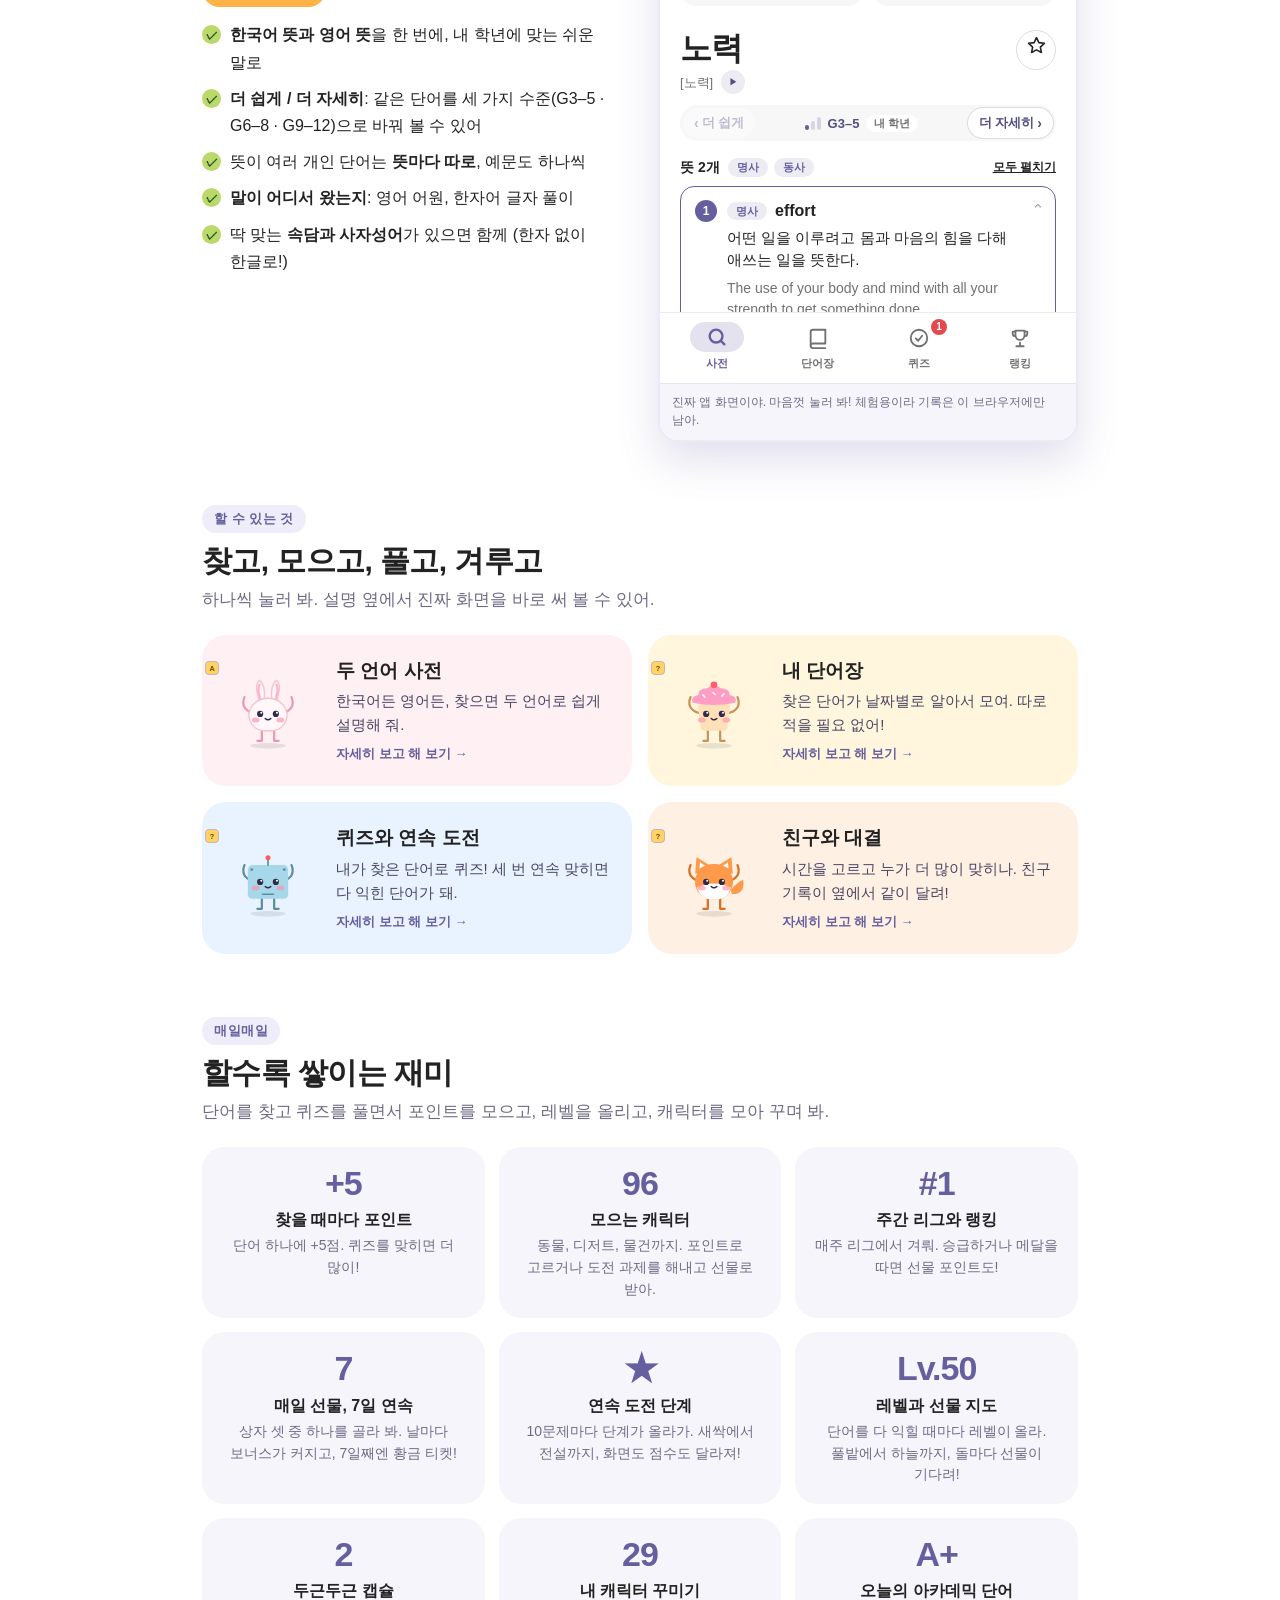
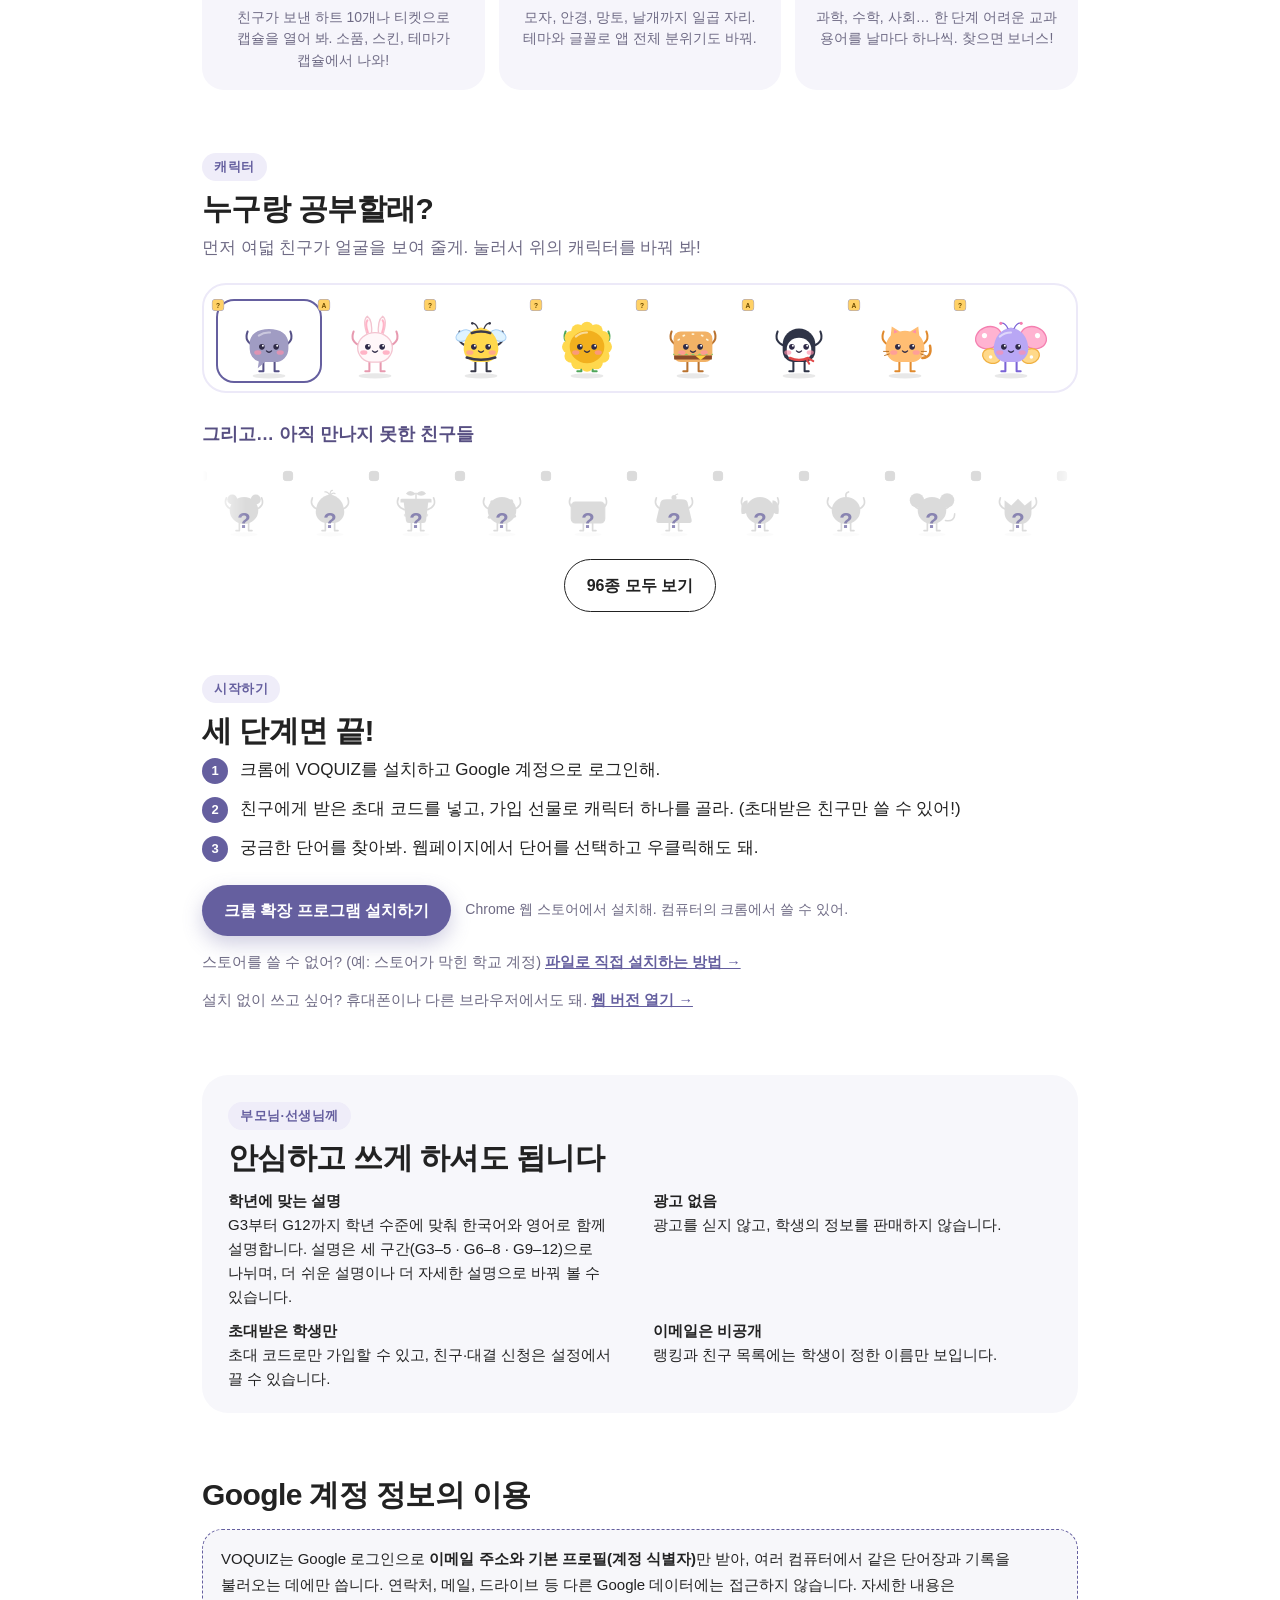
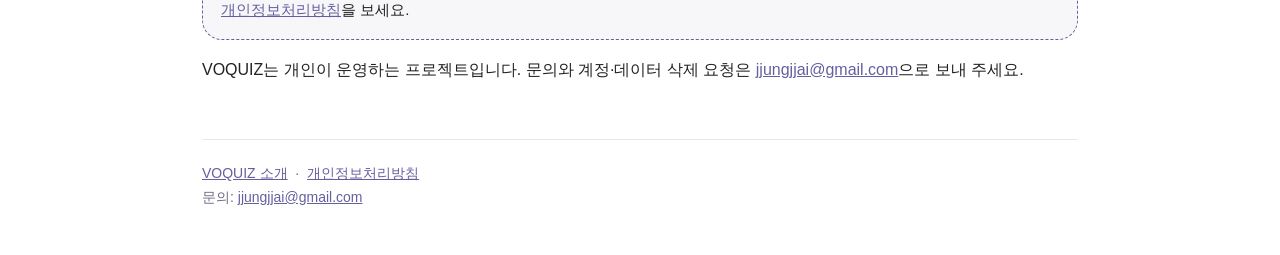
==== commit 7061f0e3: "Round head for the bubble character; drawn heart and star everywhere Co-Authored-By: Claude Fable 5." ====
--- a/index.html
+++ b/index.html
@@ -748,7 +748,7 @@
     <path class="m-arm l" d="M72 80 Q50 72 58 52"></path>
     <path class="m-arm r" d="M128 80 Q150 72 142 52"></path>
     
-    <path class="m-body" d="M88 50 h24 a26 26 0 0 1 26 26 v10 a26 26 0 0 1 -26 26 h-20 l-14 12 l2 -13 a26 26 0 0 1 -18 -25 v-10 a26 26 0 0 1 26 -26 z"></path>
+    <path class="m-body" d="M62 76 c0 -19 16 -29 38 -29 s38 10 38 29 v10 a26 26 0 0 1 -26 26 h-20 l-14 12 l2 -13 a26 26 0 0 1 -18 -25 z"></path>
     <path class="m-shine" d="M80 60 q10 -7 22 -6"></path>
     
     <g class="m-face">
@@ -1082,7 +1082,7 @@
     <path class="m-arm l" d="M72 80 Q50 72 58 52"></path>
     <path class="m-arm r" d="M128 80 Q150 72 142 52"></path>
     
-    <path class="m-body" d="M88 50 h24 a26 26 0 0 1 26 26 v10 a26 26 0 0 1 -26 26 h-20 l-14 12 l2 -13 a26 26 0 0 1 -18 -25 v-10 a26 26 0 0 1 26 -26 z"></path>
+    <path class="m-body" d="M62 76 c0 -19 16 -29 38 -29 s38 10 38 29 v10 a26 26 0 0 1 -26 26 h-20 l-14 12 l2 -13 a26 26 0 0 1 -18 -25 z"></path>
     <path class="m-shine" d="M80 60 q10 -7 22 -6"></path>
     
     <g class="m-face">
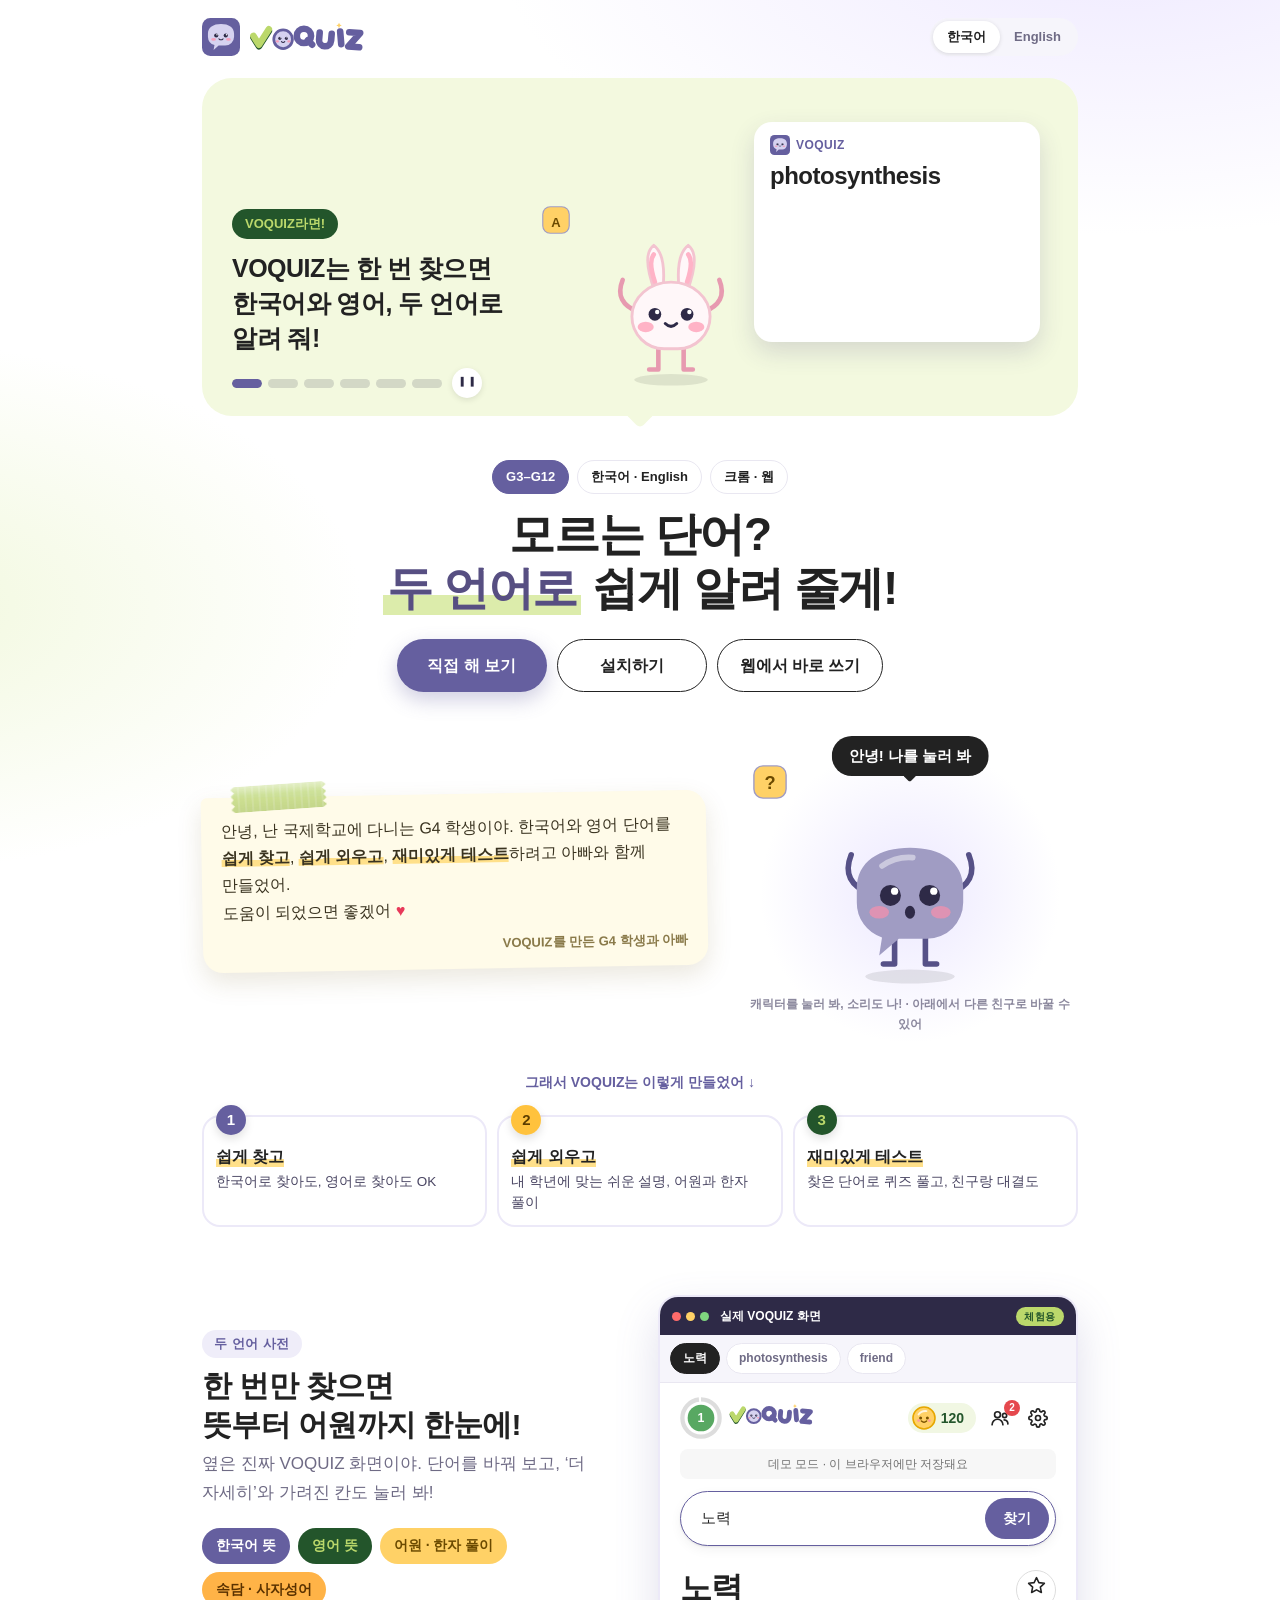
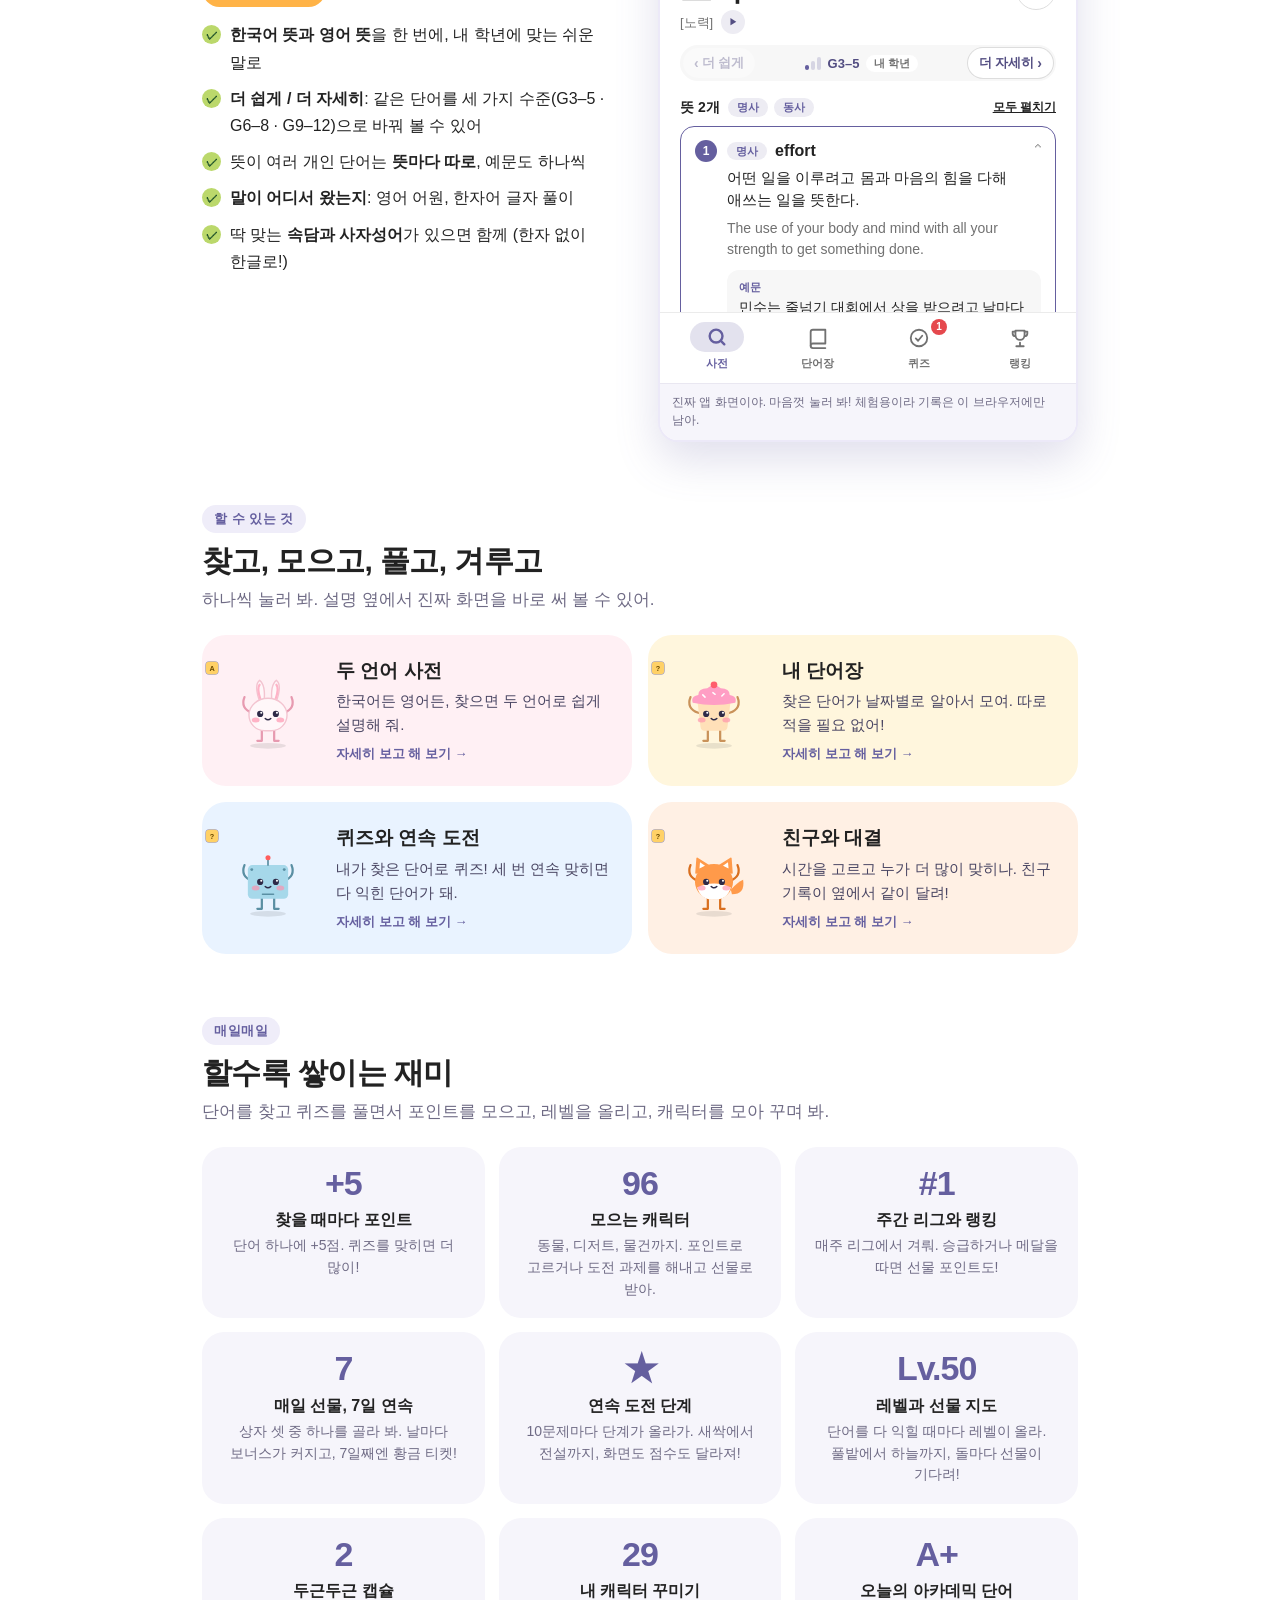
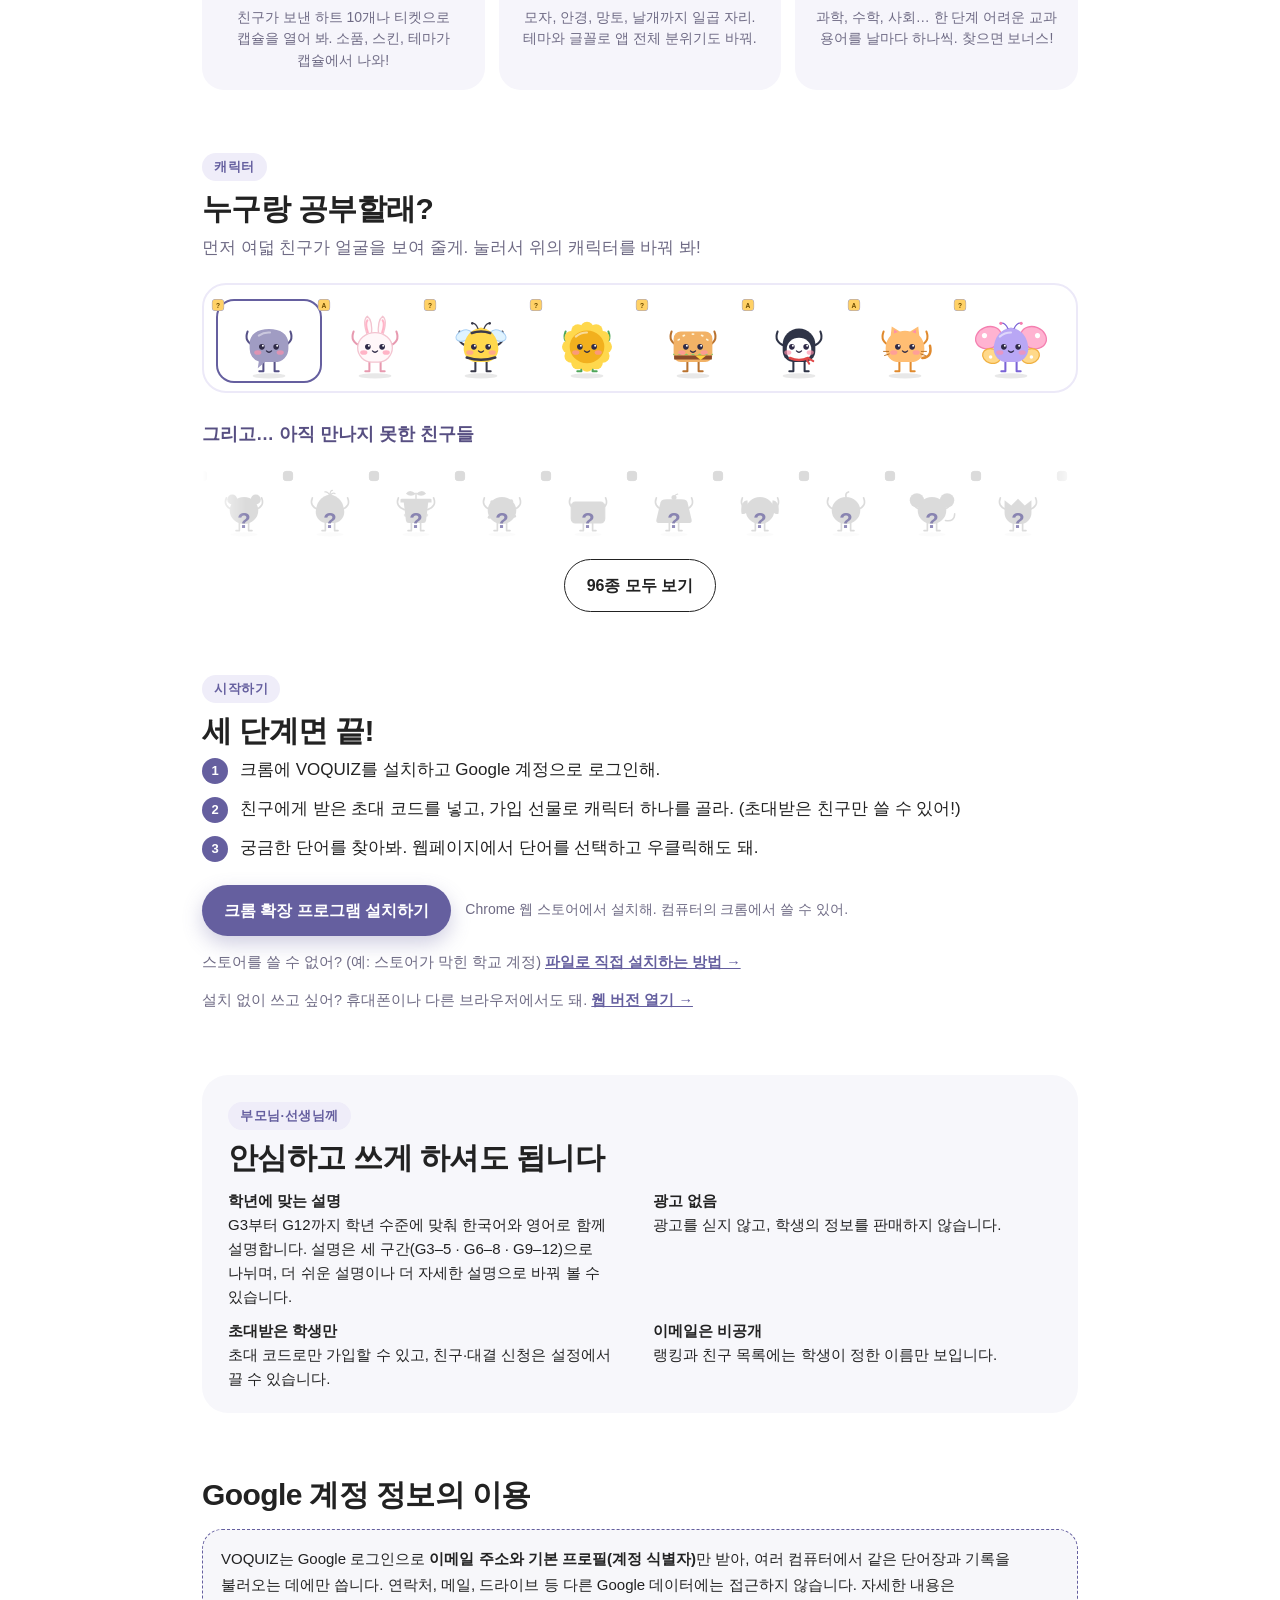
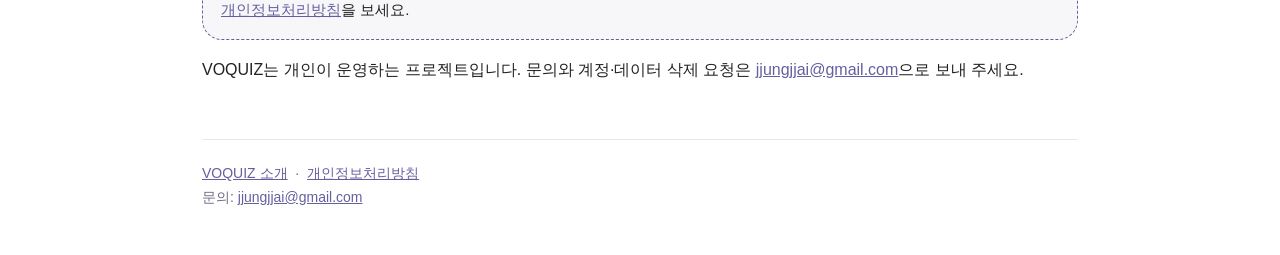
==== commit a1c4f097: "New logo: the bubble character without the sprout Co-Authored-By: Claude Fable 5.2 <noreply@anthropi" ====
--- a/index.html
+++ b/index.html
@@ -5,7 +5,7 @@
 <meta name="viewport" content="width=device-width, initial-scale=1">
 <title>VOQUIZ · 두 언어로 배우는 단어 사전과 퀴즈</title>
 <meta name="description" content="모르는 단어를 한국어와 영어 두 언어로 쉽게. 찾은 단어로 퀴즈를 풀고 친구와 대결하는 크롬 확장 프로그램 VOQUIZ.">
-<link rel="icon" href="data:image/svg+xml,<svg xmlns='http://www.w3.org/2000/svg' viewBox='0 0 128 128' aria-hidden='true'> <rect width='128' height='128' rx='28' fill='%23655f9f'/> <path d='M64 30 v-10 M64 22 q-11 -9 -16 0 q9 6 16 0 M64 22 q11 -9 16 0 q-9 6 -16 0' fill='%23bbd86b' stroke='%2323552b' stroke-width='3' stroke-linecap='round' stroke-linejoin='round'/> <path d='M50 30 h28 a30 30 0 0 1 30 30 v10 a30 30 0 0 1 -30 30 h-22 l-17 15 l3 -17 a30 30 0 0 1 -22 -28 v-10 a30 30 0 0 1 30 -30 z' fill='%23d6d2f0'/> <ellipse cx='39' cy='79' rx='8' ry='5' fill='%23ff8fab' opacity='.75'/><ellipse cx='89' cy='79' rx='8' ry='5' fill='%23ff8fab' opacity='.75'/> <circle cx='48' cy='66' r='7' fill='%232e2a47'/><circle cx='80' cy='66' r='7' fill='%232e2a47'/> <circle cx='50.5' cy='63.5' r='2.4' fill='%23fff'/><circle cx='82.5' cy='63.5' r='2.4' fill='%23fff'/> <path d='M57 77 q7 7 14 0' fill='none' stroke='%232e2a47' stroke-width='3.4' stroke-linecap='round'/> </svg>">
+<link rel="icon" href="data:image/svg+xml,<svg xmlns='http://www.w3.org/2000/svg' viewBox='0 0 128 128' aria-hidden='true'> <rect width='128' height='128' rx='28' fill='%23655f9f'/><g transform='translate(0 -7)'> <path d='M20 60 c0 -22 18 -33 44 -33 s44 11 44 33 v10 a30 30 0 0 1 -30 30 h-22 l-17 15 l3 -17 a30 30 0 0 1 -22 -28 z' fill='%23d6d2f0'/> <ellipse cx='39' cy='79' rx='8' ry='5' fill='%23ff8fab' opacity='.75'/><ellipse cx='89' cy='79' rx='8' ry='5' fill='%23ff8fab' opacity='.75'/> <circle cx='48' cy='66' r='7' fill='%232e2a47'/><circle cx='80' cy='66' r='7' fill='%232e2a47'/> <circle cx='50.5' cy='63.5' r='2.4' fill='%23fff'/><circle cx='82.5' cy='63.5' r='2.4' fill='%23fff'/> <path d='M57 77 q7 7 14 0' fill='none' stroke='%232e2a47' stroke-width='3.4' stroke-linecap='round'/> </g></svg>">
 <style>
 :root { --accent: #655f9f; --accent-dark: #574f82; --lime: #bbd86b; --good: #23552b; --text: #222; --bg: #fff; --surface: #f6f5fb; --line: #e9e7f1; --muted: #6f6b85; --m-ink: #2e2a47; }
 * { box-sizing: border-box; }
@@ -685,14 +685,13 @@
 <div class="wrap">
 <header class="top">
   <a class="brand" href="./" aria-label="VOQUIZ"><span class="icon"><svg viewBox="0 0 128 128" aria-hidden="true">
-  <rect width="128" height="128" rx="28" fill="#655f9f"/>
-  <path d="M64 30 v-10 M64 22 q-11 -9 -16 0 q9 6 16 0 M64 22 q11 -9 16 0 q-9 6 -16 0" fill="#bbd86b" stroke="#23552b" stroke-width="3" stroke-linecap="round" stroke-linejoin="round"/>
-  <path d="M50 30 h28 a30 30 0 0 1 30 30 v10 a30 30 0 0 1 -30 30 h-22 l-17 15 l3 -17 a30 30 0 0 1 -22 -28 v-10 a30 30 0 0 1 30 -30 z" fill="#d6d2f0"/>
+  <rect width="128" height="128" rx="28" fill="#655f9f"/><g transform="translate(0 -7)">
+  <path d="M20 60 c0 -22 18 -33 44 -33 s44 11 44 33 v10 a30 30 0 0 1 -30 30 h-22 l-17 15 l3 -17 a30 30 0 0 1 -22 -28 z" fill="#d6d2f0"/>
   <ellipse cx="39" cy="79" rx="8" ry="5" fill="#ff8fab" opacity=".75"/><ellipse cx="89" cy="79" rx="8" ry="5" fill="#ff8fab" opacity=".75"/>
   <circle cx="48" cy="66" r="7" fill="#2e2a47"/><circle cx="80" cy="66" r="7" fill="#2e2a47"/>
   <circle cx="50.5" cy="63.5" r="2.4" fill="#fff"/><circle cx="82.5" cy="63.5" r="2.4" fill="#fff"/>
   <path d="M57 77 q7 7 14 0" fill="none" stroke="#2e2a47" stroke-width="3.4" stroke-linecap="round"/>
-</svg></span><span class="word"><svg viewBox="-6 -12 218 62" role="img" aria-label="VOQUIZ">
+</g></svg></span><span class="word"><svg viewBox="-6 -12 218 62" role="img" aria-label="VOQUIZ">
   <g fill="none" stroke-linecap="round" stroke-linejoin="round" stroke-width="12">
     <path d="M4 17 L14 33 L32 5" stroke="#23552b" transform="translate(0 3)"/>
     <path d="M4 17 L14 33 L32 5" stroke="#bbd86b"/>
@@ -708,7 +707,6 @@
   <circle cx="53" cy="20.5" r="1" fill="#fff"/><circle cx="65" cy="20.5" r="1" fill="#fff"/>
   <path d="M55 27.5 q3 3.2 6 0" fill="none" stroke="#2e2a47" stroke-width="2" stroke-linecap="round"/>
   <ellipse cx="47.5" cy="27" rx="3" ry="2" fill="#ff8fab" opacity=".8"/><ellipse cx="68.500" cy="27" rx="3" ry="2" fill="#ff8fab" opacity=".8"/>
-  <path d="M58 5 q-7 -9 -11 -2 q6 5 11 2 M58 5 q7 -9 11 -2 q-6 5 -11 2" fill="#bbd86b" stroke="#23552b" stroke-width="2" stroke-linejoin="round"/>
   <path d="M160 -7 l1.6 3.4 l3.4 1.6 l-3.4 1.6 l-1.6 3.4 l-1.6 -3.4 l-3.4 -1.6 l3.4 -1.6 z" fill="#ffd166"/>
 </svg></span></a>
   <nav class="lang"><a class="on" href="#" lang="ko">한국어</a><a href="en.html" lang="en">English</a></nav>
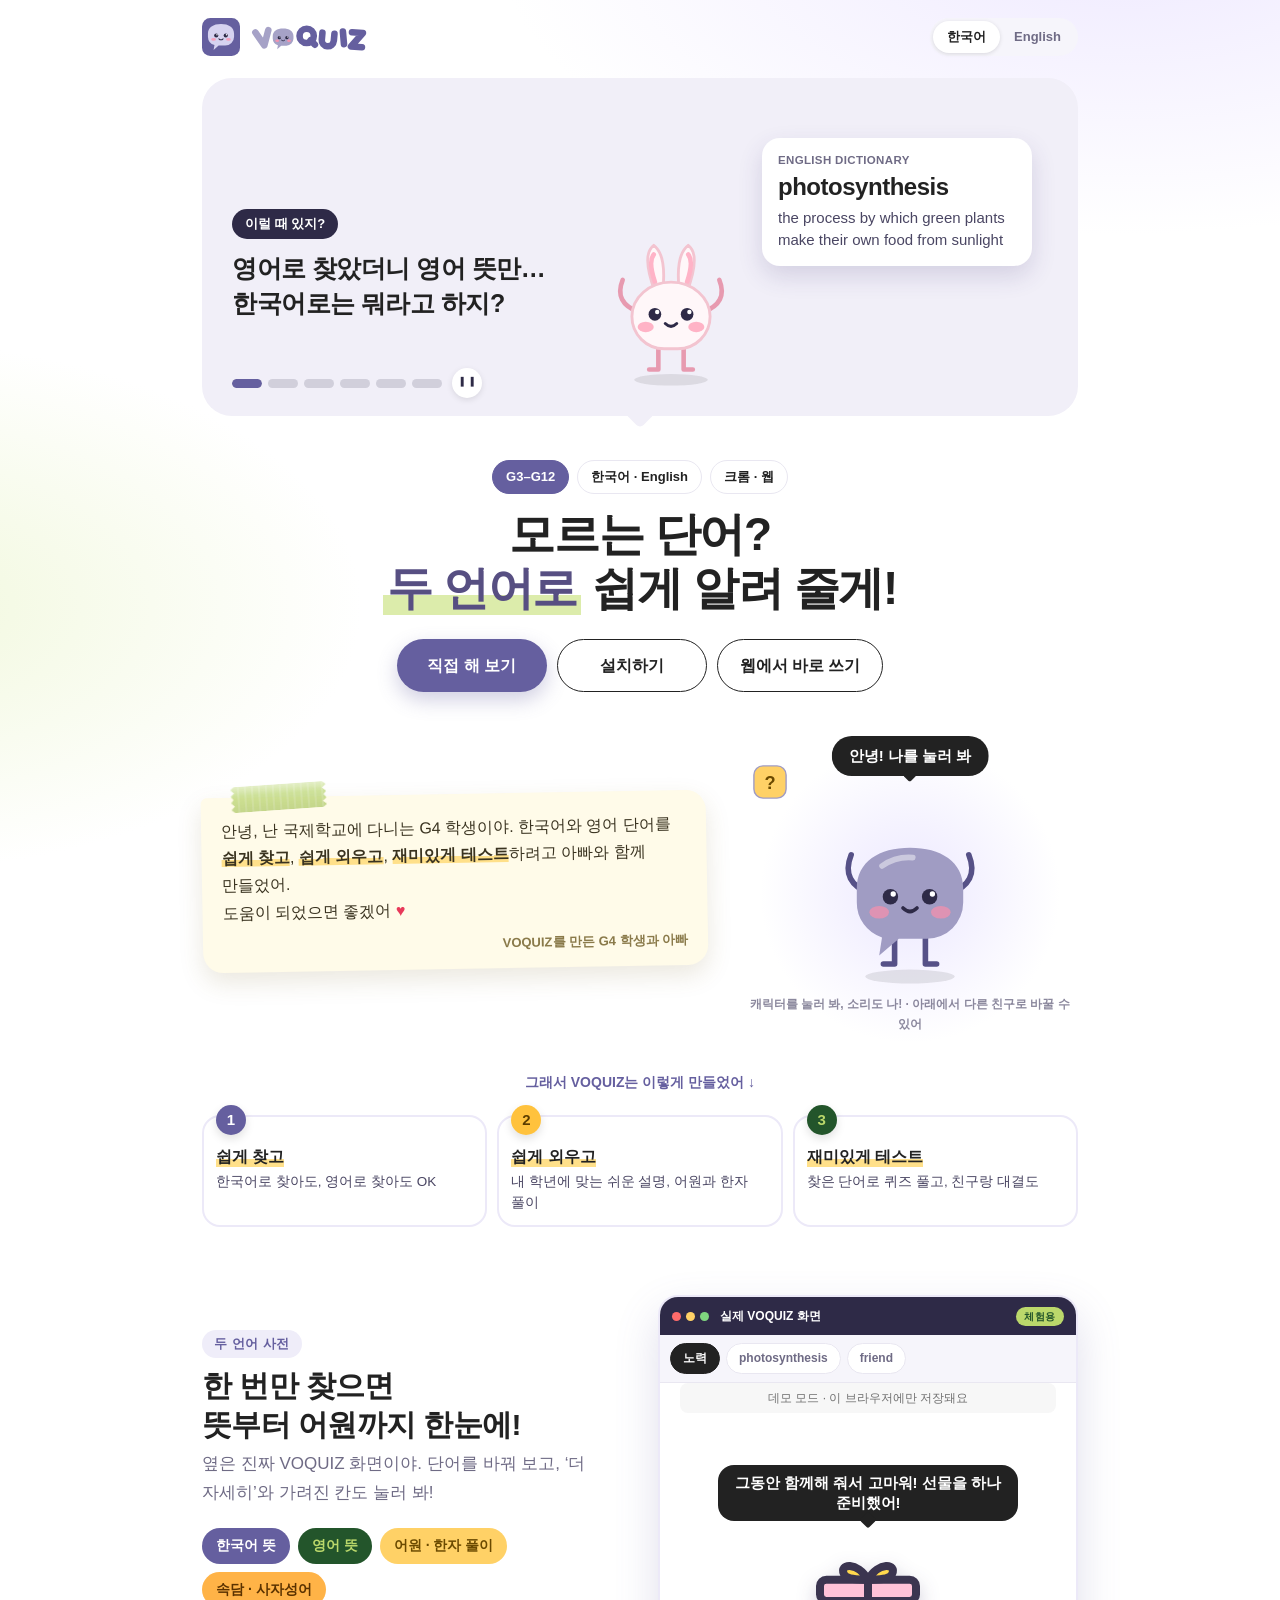
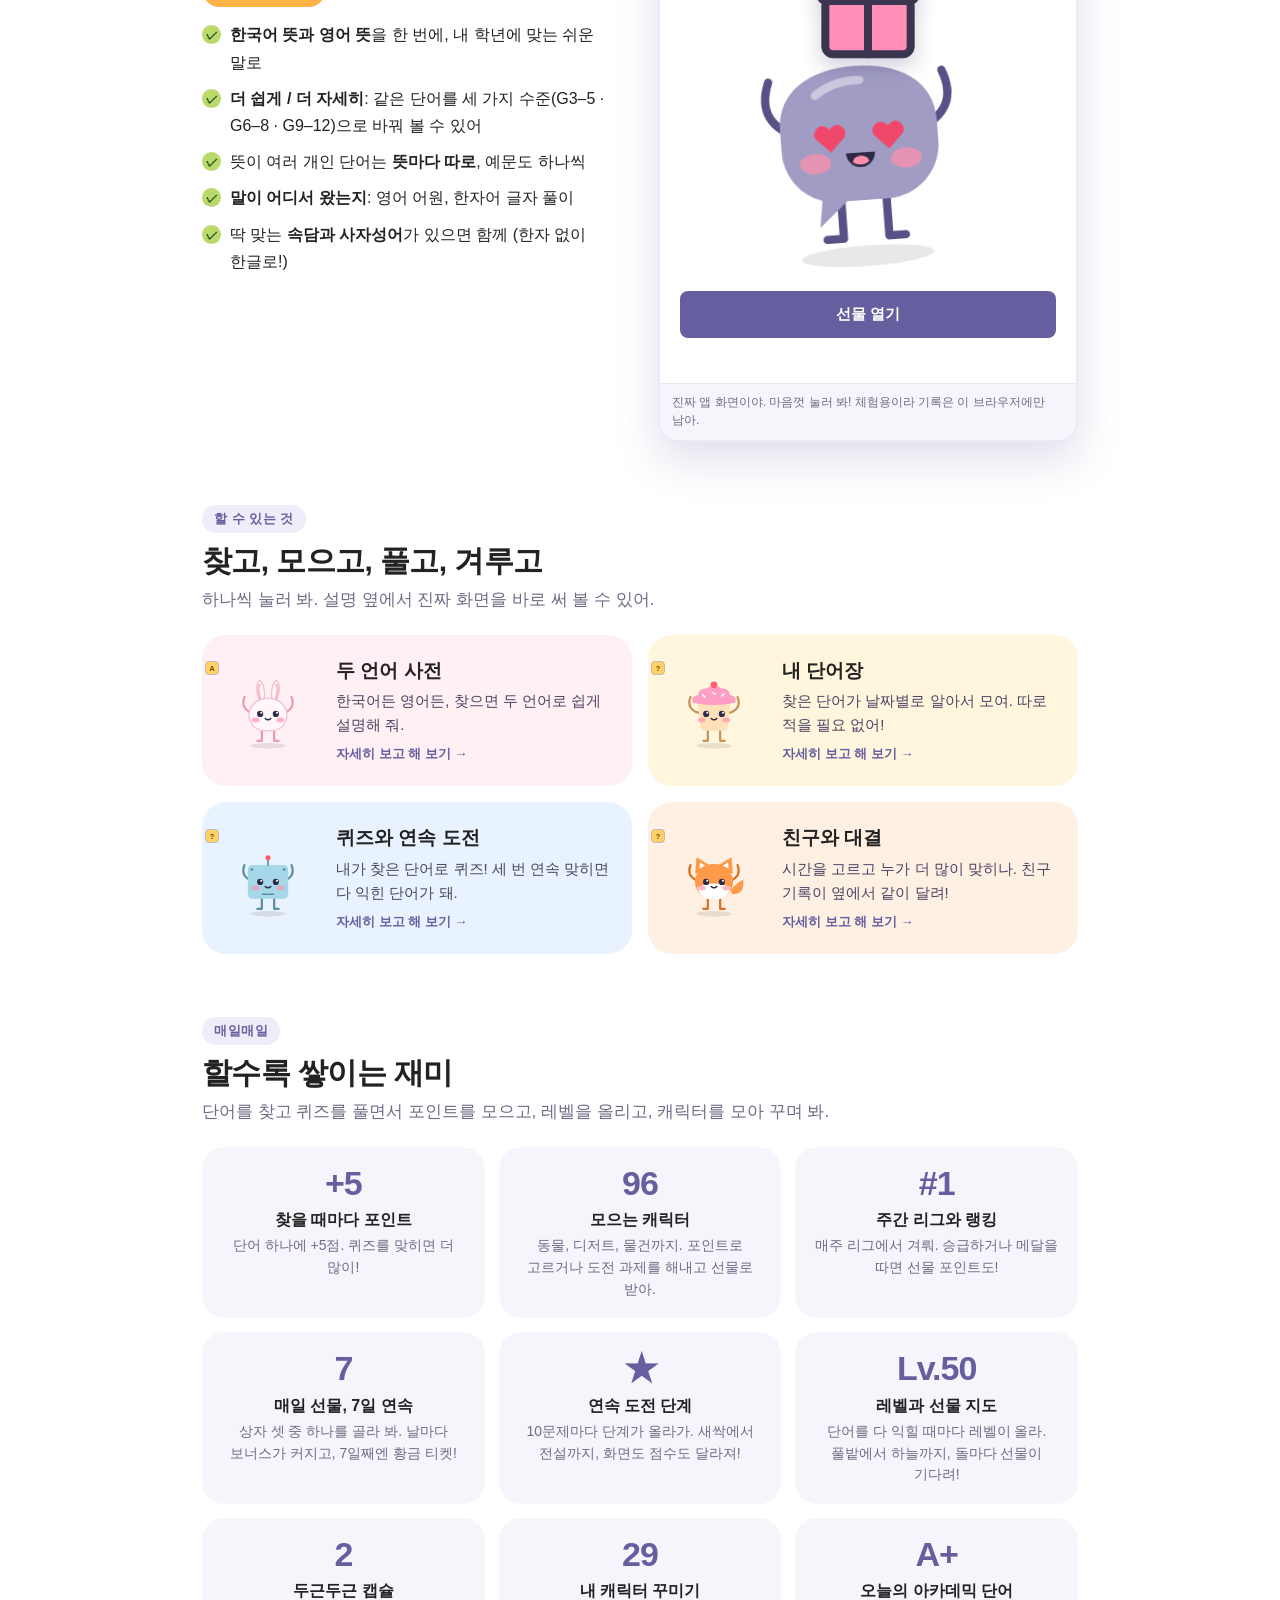
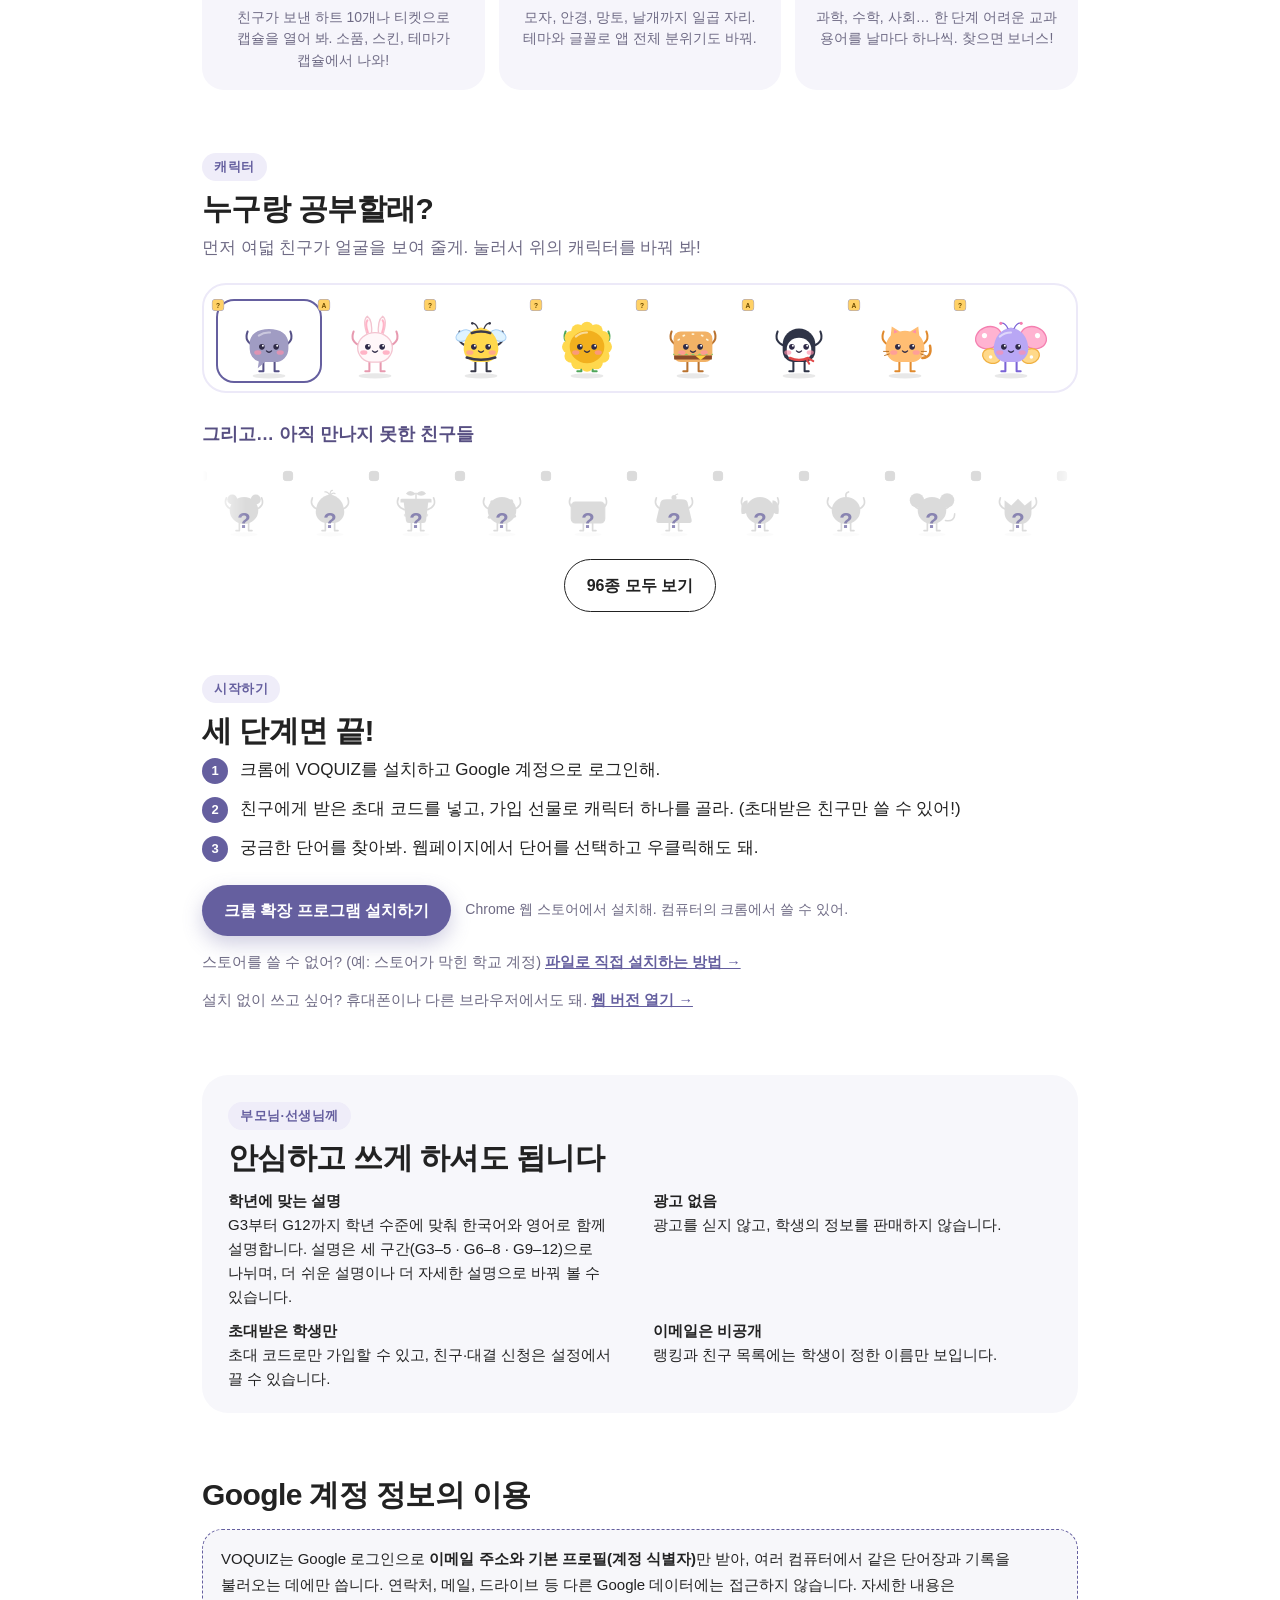
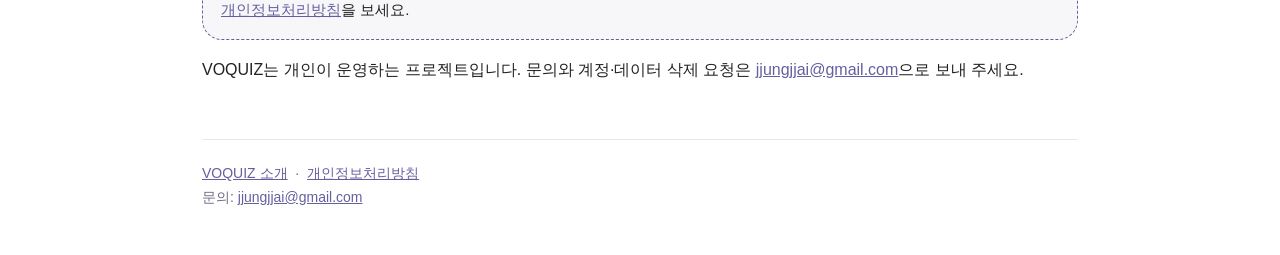
==== commit e8fe2054: "Logo: more room between the mascot O and Q Co-Authored-By: Claude Fable 5.2 <noreply@anthropic.com>" ====
--- a/index.html
+++ b/index.html
@@ -691,23 +691,22 @@
   <circle cx="48" cy="66" r="7" fill="#2e2a47"/><circle cx="80" cy="66" r="7" fill="#2e2a47"/>
   <circle cx="50.5" cy="63.5" r="2.4" fill="#fff"/><circle cx="82.5" cy="63.5" r="2.4" fill="#fff"/>
   <path d="M57 77 q7 7 14 0" fill="none" stroke="#2e2a47" stroke-width="3.4" stroke-linecap="round"/>
-</g></svg></span><span class="word"><svg viewBox="-6 -12 218 62" role="img" aria-label="VOQUIZ">
+</g></svg></span><span class="word"><svg viewBox="-6 -12 223 62" role="img" aria-label="VOQUIZ">
   <g fill="none" stroke-linecap="round" stroke-linejoin="round" stroke-width="12">
-    <path d="M4 17 L14 33 L32 5" stroke="#23552b" transform="translate(0 3)"/>
-    <path d="M4 17 L14 33 L32 5" stroke="#bbd86b"/>
+    <path d="M5 8 L17 34 L29 8" style="stroke:color-mix(in srgb, currentColor 58%, #fff)" transform="translate(4.5 0.5) rotate(-10 17 21)"/>
     <g stroke="currentColor">
-      <g transform="translate(0 -4)"><circle cx="96" cy="21" r="13"/><path d="M103 29 l8 8"/></g>
+      <g transform="translate(5 0)"><g transform="translate(0 -4)"><circle cx="96" cy="21" r="13"/><path d="M103 29 l8 8"/></g>
       <path d="M124 9 v13 a11 11 0 0 0 22 0 v-13" transform="rotate(5 135 20) translate(0 3)"/>
       <path d="M163 10 v23" transform="rotate(-5 163 20) translate(0 -1)"/>
-      <path d="M178 9 h20 L178 35 h20" transform="rotate(4 188 20) translate(0 2)"/>
+      <path d="M178 9 h20 L178 35 h20" transform="rotate(4 188 20) translate(0 2)"/></g>
     </g>
   </g>
-  <circle cx="58" cy="23" r="17" fill="#d6d2f0" stroke="currentColor" stroke-width="5"/>
-  <circle cx="52" cy="21.5" r="2.8" fill="#2e2a47"/><circle cx="64" cy="21.5" r="2.8" fill="#2e2a47"/>
-  <circle cx="53" cy="20.5" r="1" fill="#fff"/><circle cx="65" cy="20.5" r="1" fill="#fff"/>
-  <path d="M55 27.5 q3 3.2 6 0" fill="none" stroke="#2e2a47" stroke-width="2" stroke-linecap="round"/>
-  <ellipse cx="47.5" cy="27" rx="3" ry="2" fill="#ff8fab" opacity=".8"/><ellipse cx="68.500" cy="27" rx="3" ry="2" fill="#ff8fab" opacity=".8"/>
-  <path d="M160 -7 l1.6 3.4 l3.4 1.6 l-3.4 1.6 l-1.6 3.4 l-1.6 -3.4 l-3.4 -1.6 l3.4 -1.6 z" fill="#ffd166"/>
+  <g transform="translate(30.5 -8.2) scale(.43)">
+    <path d="M20 60 c0 -22 18 -33 44 -33 s44 11 44 33 v10 a30 30 0 0 1 -30 30 h-22 l-17 15 l3 -17 a30 30 0 0 1 -22 -28 z" style="fill:color-mix(in srgb, currentColor 58%, #fff)"/>
+    <ellipse cx="39" cy="79" rx="8" ry="5" fill="#ff8fab" opacity=".85"/><ellipse cx="89" cy="79" rx="8" ry="5" fill="#ff8fab" opacity=".85"/>
+    <circle cx="48" cy="66" r="7" fill="#2e2a47"/><circle cx="50.5" cy="63.5" r="2.4" fill="#fff"/>
+    <circle cx="80" cy="66" r="7" fill="#2e2a47"/><circle cx="82.5" cy="63.5" r="2.4" fill="#fff"/>
+    <path d="M57 77 q7 7 14 0" fill="none" stroke="#2e2a47" stroke-width="3.4" stroke-linecap="round"/></g>
 </svg></span></a>
   <nav class="lang"><a class="on" href="#" lang="ko">한국어</a><a href="en.html" lang="en">English</a></nav>
 </header>
